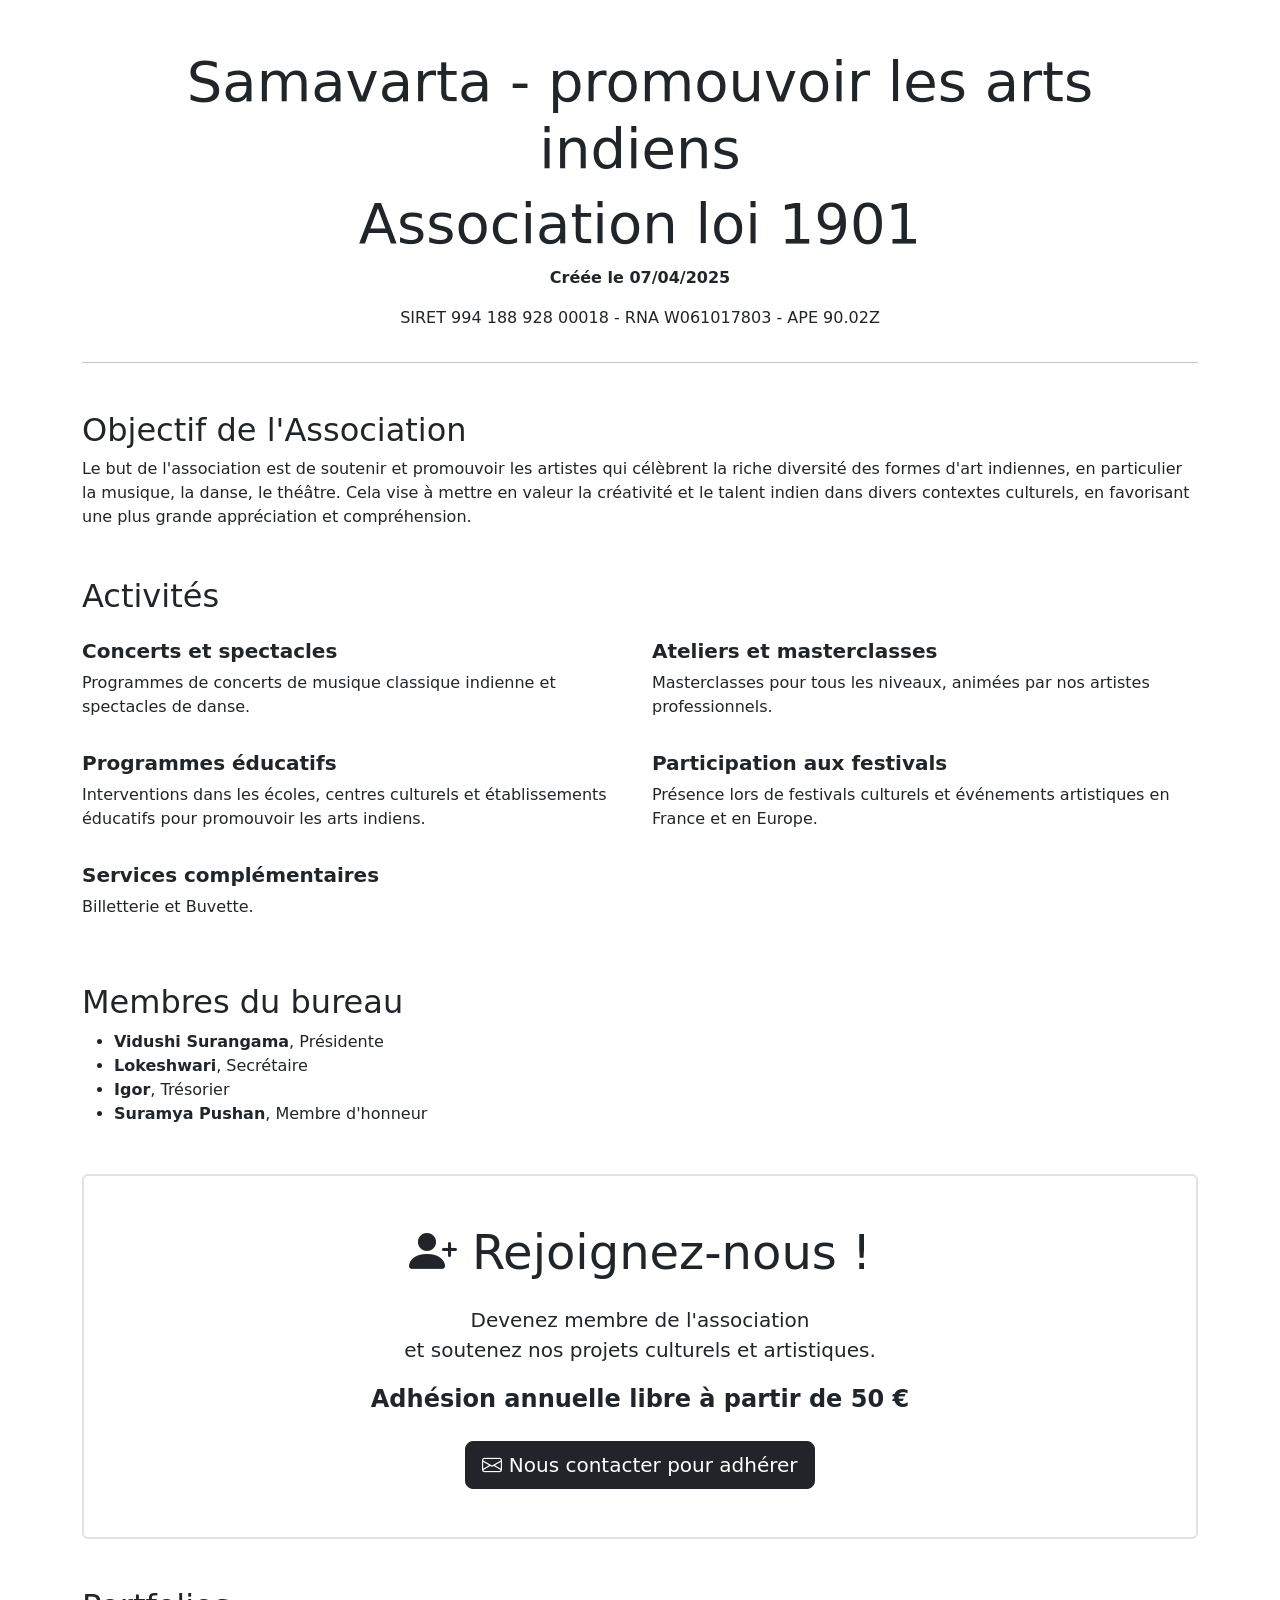
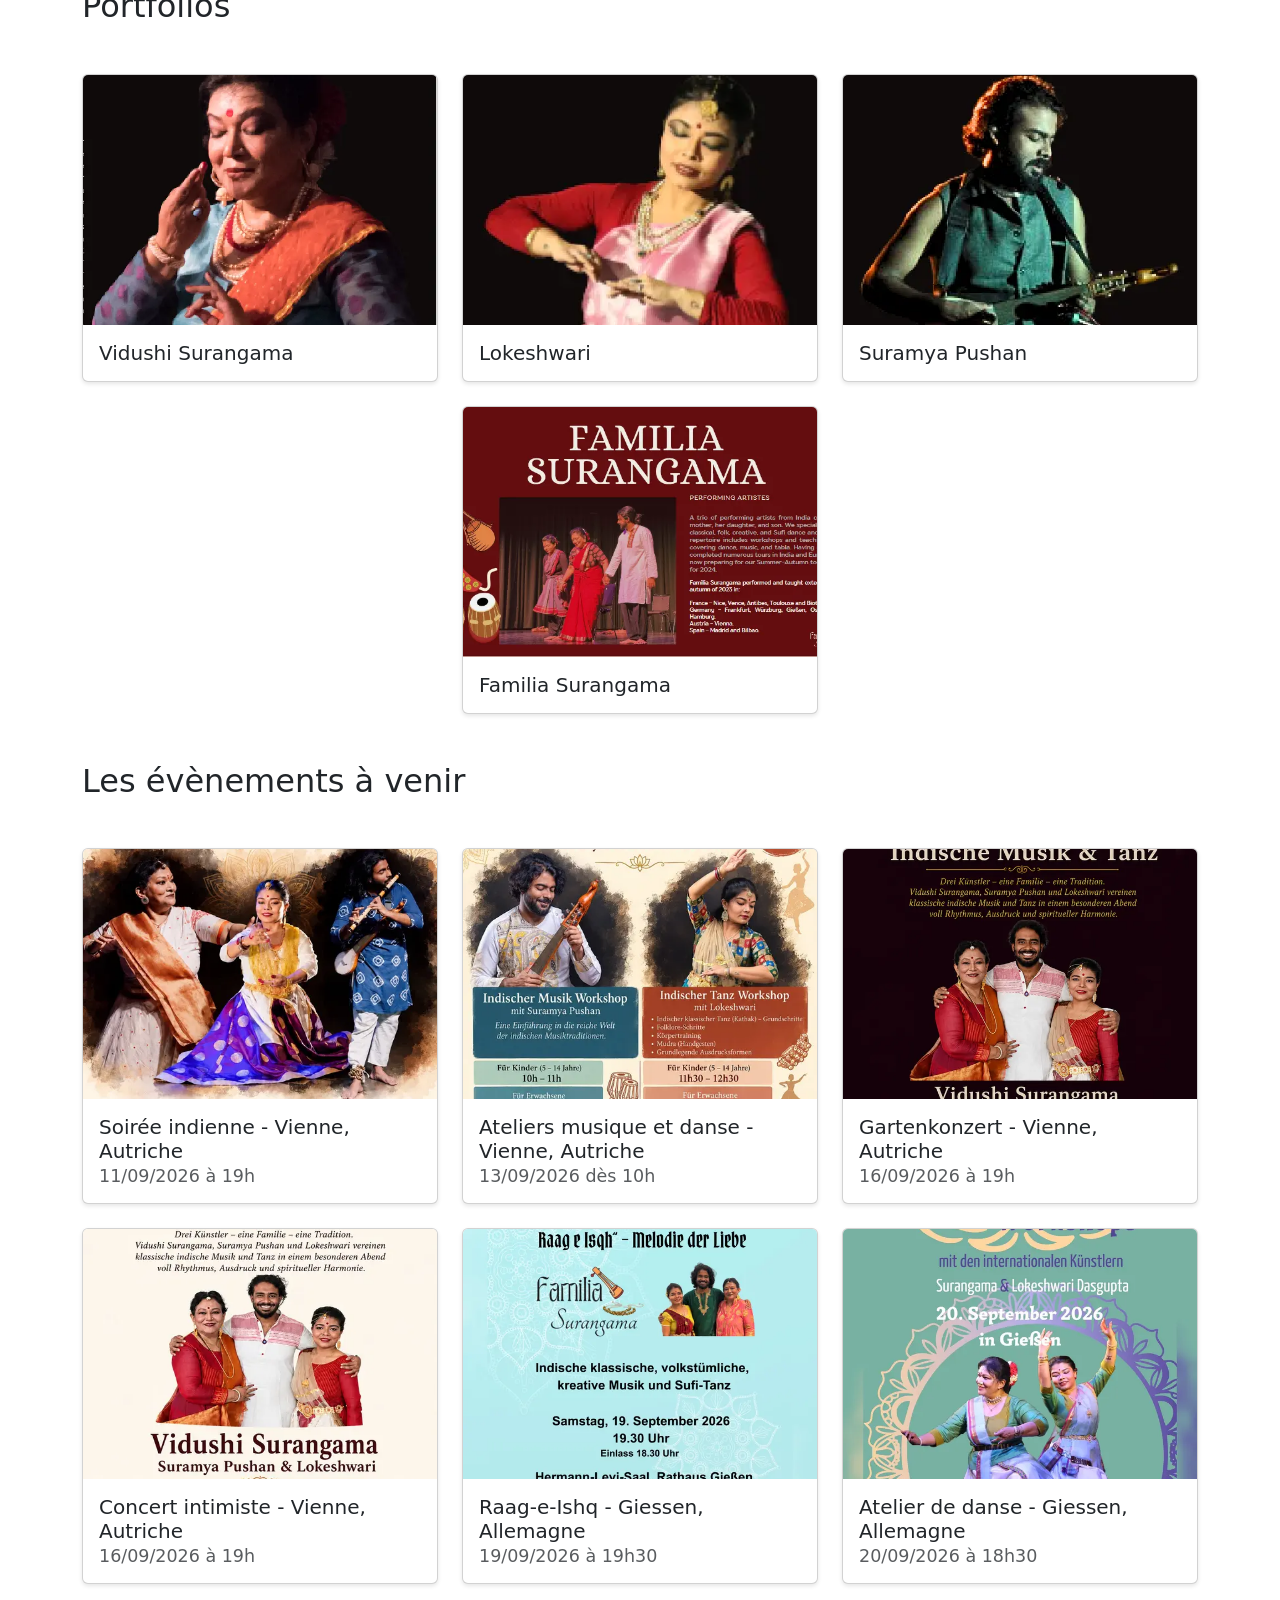
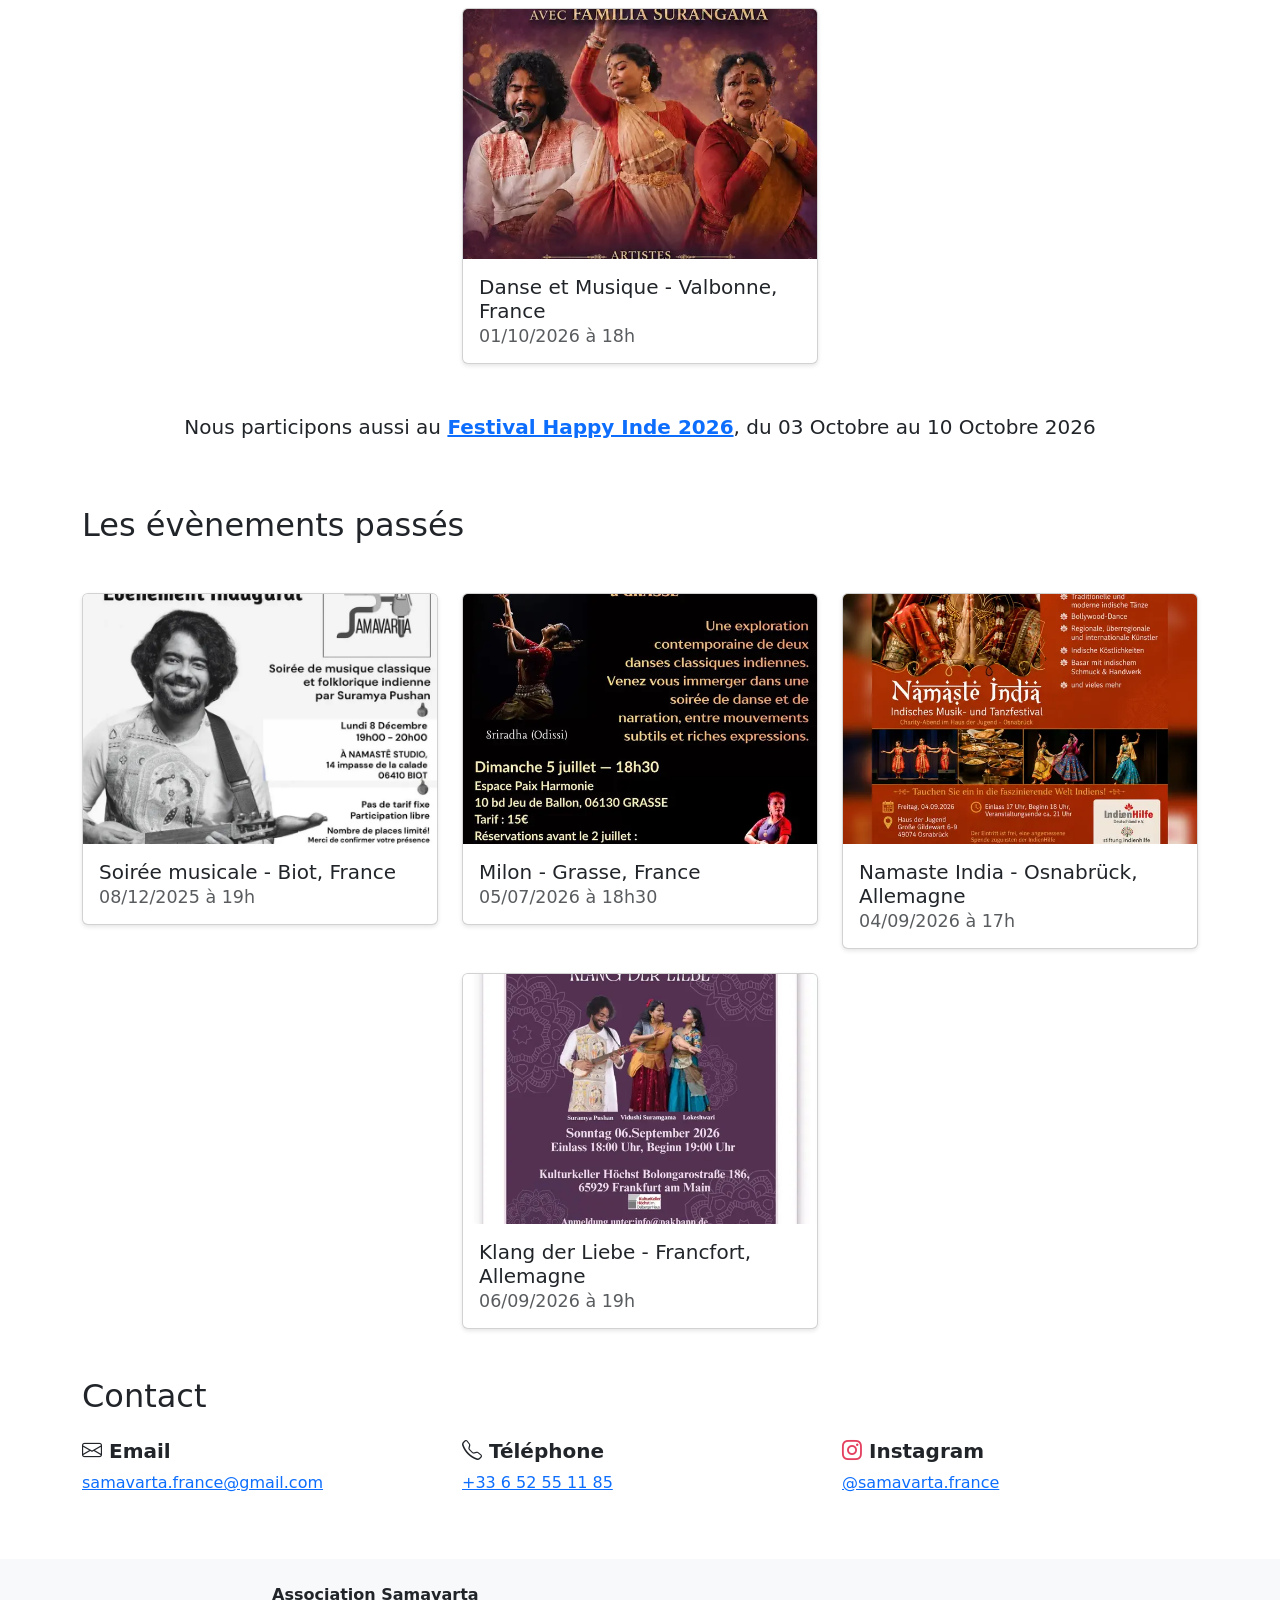
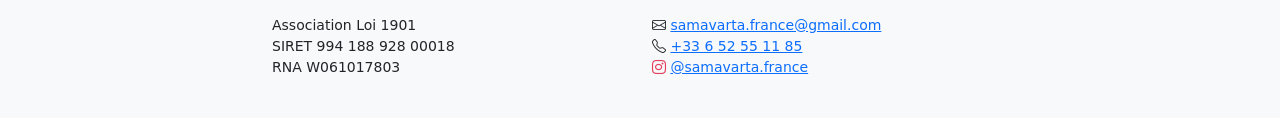
==== index.html @ a03cbebf "Voir le flyer" ====
<!DOCTYPE html>
<html lang="fr">
<head>
    <meta charset="UTF-8">
    <meta name="viewport" content="width=device-width, initial-scale=1.0">
    <title>Samavarta - promouvoir les arts indiens - Association Loi 1901</title>

    <link rel="canonical" href="https://samavarta-france.github.io/website/">
    <link rel="icon" type="image/x-icon" href="favicons/favicon.ico">
    <link rel="icon" type="image/png" sizes="32x32" href="favicons/favicon-32x32.png">
    <link rel="icon" type="image/png" sizes="16x16" href="favicons/favicon-16x16.png">
    <link rel="apple-touch-icon" sizes="180x180" href="favicons/apple-touch-icon.png">

    <meta name="description"
          content="Association Samavarta - Association loi 1901 créée pour soutenir et promouvoir les artistes célébrant la diversité des formes d'art indiennes : musique, danse, théâtre.">
    <meta name="keywords"
          content="Samavarta, association, art indien, musique indienne, danse indienne, théâtre indien, culture indienne, spectacles, ateliers">
    <meta name="author" content="Association Samavarta">

    <meta property="og:type" content="website">
    <meta property="og:url" content="https://samavarta-france.github.io/website/">
    <meta property="og:title" content="Samavarta - Association Loi 1901 pour la promotion des arts indiens">
    <meta property="og:description"
          content="Association soutenant et promouvant les artistes célébrant la diversité des formes d'art indiennes : musique, danse, théâtre.">
    <meta property="og:image" content="https://samavarta-france.github.io/website/favicons/android-chrome-512x512.png">

    <meta property="twitter:card" content="summary_large_image">
    <meta property="twitter:url" content="https://samavarta-france.github.io/website/">
    <meta property="twitter:title" content="Samavarta - Association Loi 1901 pour la promotion des arts indiens">
    <meta property="twitter:description"
          content="Association soutenant et promouvant les artistes célébrant la diversité des formes d'art indiennes : musique, danse, théâtre.">
    <meta property="twitter:image"
          content="https://samavarta-france.github.io/website/favicons/android-chrome-512x512.png">

    <meta name="google-site-verification" content="dBefkVBJFm6MfEV8TkNLA5XVrQl5Sy4D867thUVJ-0k"/>
    <meta name="msvalidate.01" content="83002587230AA5A0C82BE29B91DAE53C"/>

    <link href="https://cdn.jsdelivr.net/npm/bootstrap@5.3.8/dist/css/bootstrap.min.css"
          rel="stylesheet"
          integrity="sha384-sRIl4kxILFvY47J16cr9ZwB07vP4J8+LH7qKQnuqkuIAvNWLzeN8tE5YBujZqJLB"
          crossorigin="anonymous"
    >
    <link rel="stylesheet" href="https://cdn.jsdelivr.net/npm/bootstrap-icons@1.13.1/font/bootstrap-icons.min.css">
    <link rel="stylesheet" href="styles.css">

    <script type="application/ld+json">
        {
            "@context": "https://schema.org",
            "@type": "Organization",
            "name": "Association Samavarta",
            "legalName": "Association Samavarta",
            "alternateName": "Samavarta",
            "url": "https://samavarta-france.github.io/website/",
            "logo": "https://samavarta-france.github.io/website/favicons/android-chrome-512x512.png",
            "foundingDate": "2025-04-07",
            "description": "Association loi 1901 créée pour soutenir et promouvoir les artistes célébrant la diversité des formes d'art indiennes : musique, danse, théâtre.",
            "slogan": "Promotion des arts indiens en France et en Europe",
            "nonprofitStatus": "Nonprofit501c3",
            "taxID": "994 188 928 00018",
            "identifier": [
                {
                    "@type": "PropertyValue",
                    "name": "SIRET",
                    "value": "994 188 928 00018"
                },
                {
                    "@type": "PropertyValue",
                    "name": "RNA",
                    "value": "W061017803"
                }
            ],
            "knowsAbout": [
                "Musique classique indienne",
                "Danse indienne",
                "Théâtre indien",
                "Arts du spectacle indien",
                "Culture indienne"
            ],
            "email": "samavarta.france@gmail.com",
            "telephone": "+33652551185",
            "contactPoint": {
                "@type": "ContactPoint",
                "telephone": "+33652551185",
                "email": "samavarta.france@gmail.com",
                "contactType": "customer service",
                "availableLanguage": [
                    "French",
                    "English"
                ]
            },
            "sameAs": [
                "https://www.instagram.com/samavarta.france"
            ],
            "member": [
                {
                    "@type": "Person",
                    "name": "Vidushi Surangama",
                    "jobTitle": "Présidente"
                },
                {
                    "@type": "Person",
                    "name": "Lokeshwari",
                    "jobTitle": "Secrétaire"
                },
                {
                    "@type": "Person",
                    "name": "Igor",
                    "jobTitle": "Trésorier"
                },
                {
                    "@type": "Person",
                    "name": "Suramya Pushan",
                    "jobTitle": "Membre d'honneur"
                }
            ],
            "memberOf": {
                "@type": "Organization",
                "name": "Association Loi 1901"
            },
            "areaServed": [
                {
                    "@type": "Country",
                    "name": "France"
                },
                {
                    "@type": "Place",
                    "name": "Europe"
                }
            ],
            "hasOfferCatalog": {
                "@type": "OfferCatalog",
                "name": "Services culturels",
                "itemListElement": [
                    {
                        "@type": "Offer",
                        "itemOffered": {
                            "@type": "Service",
                            "name": "Concerts et spectacles",
                            "description": "Programmes de concerts de musique classique indienne et spectacles de danse"
                        }
                    },
                    {
                        "@type": "Offer",
                        "itemOffered": {
                            "@type": "Service",
                            "name": "Ateliers et masterclasses",
                            "description": "Masterclasses pour tous les niveaux, animées par nos artistes professionnels"
                        }
                    },
                    {
                        "@type": "Offer",
                        "itemOffered": {
                            "@type": "Service",
                            "name": "Programmes éducatifs",
                            "description": "Interventions dans les écoles, centres culturels et établissements éducatifs"
                        }
                    },
                    {
                        "@type": "Offer",
                        "itemOffered": {
                            "@type": "Service",
                            "name": "Participation aux festivals",
                            "description": "Présence lors de festivals culturels et événements artistiques"
                        }
                    }
                ]
            }
        }
    </script>
</head>
<body>

<header>
    <div class="container mt-5">
        <div class="row">
            <div class="col-12">
                <h1 class="display-4 text-center">Samavarta - promouvoir les arts indiens</h1>
                <h1 class="display-4 text-center">Association loi 1901</h1>
                <p class="text-center"><strong>Créée le 07/04/2025</strong></p>
                <p class="text-center">
                    SIRET 994 188 928 00018 - RNA W061017803 - APE 90.02Z
                </p>
            </div>
        </div>
    </div>
</header>

<main>
    <div class="container">
        <div class="row">
            <div class="col-12">
                <hr>

                <section>
                    <h2 class="mt-5">Objectif de l'Association</h2>
                    <p>
                        Le but de l'association est de soutenir et promouvoir les artistes qui célèbrent la riche
                        diversité des formes d'art indiennes, en particulier la musique, la danse, le théâtre. Cela vise
                        à mettre en valeur la créativité et le talent indien dans divers contextes culturels, en
                        favorisant une plus grande appréciation et compréhension.
                    </p>
                </section>

                <section>
                    <h2 class="mt-5">Activités</h2>
                    <div class="row mt-4">
                        <div class="col-md-6">
                            <h3 class="h5"><strong>Concerts et spectacles</strong></h3>
                            <p>Programmes de concerts de musique classique indienne et spectacles de danse.</p>
                        </div>
                        <div class="col-md-6">
                            <h3 class="h5"><strong>Ateliers et masterclasses</strong></h3>
                            <p>Masterclasses pour tous les niveaux, animées par nos artistes professionnels.</p>
                        </div>
                    </div>
                    <div class="row mt-3">
                        <div class="col-md-6">
                            <h3 class="h5"><strong>Programmes éducatifs</strong></h3>
                            <p>Interventions dans les écoles, centres culturels et établissements éducatifs pour
                                promouvoir les arts indiens.</p>
                        </div>
                        <div class="col-md-6">
                            <h3 class="h5"><strong>Participation aux festivals</strong></h3>
                            <p>Présence lors de festivals culturels et événements artistiques en France et en
                                Europe.</p>
                        </div>
                    </div>
                    <div class="row mt-3">
                        <div class="col-md-6">
                            <h3 class="h5"><strong>Services complémentaires</strong></h3>
                            <p>Billetterie et Buvette.</p>
                        </div>
                    </div>
                </section>

                <section>
                    <h2 class="mt-5">Membres du bureau</h2>
                    <ul>
                        <li><strong>Vidushi Surangama</strong>, Présidente</li>
                        <li><strong>Lokeshwari</strong>, Secrétaire</li>
                        <li><strong>Igor</strong>, Trésorier</li>
                        <li><strong>Suramya Pushan</strong>, Membre d'honneur</li>
                    </ul>
                </section>

                <section class="mt-5">
                    <div class="row">
                        <div class="col-12">
                            <div class="card border border-2">
                                <div class="card-body text-center py-5">
                                    <h2 class="card-title display-5 mb-4">
                                        <i class="bi bi-person-plus-fill"></i> Rejoignez-nous !
                                    </h2>
                                    <p class="lead mb-3">
                                        Devenez membre de l'association<br>
                                        et soutenez nos projets culturels et artistiques.
                                    </p>
                                    <p class="fs-4 mb-4">
                                        <strong>Adhésion annuelle libre à partir de 50 €</strong>
                                    </p>
                                    <a href="mailto:samavarta.france@gmail.com?subject=Demande%20d%27adh%C3%A9sion"
                                       class="btn btn-dark btn-lg">
                                        <i class="bi bi-envelope"></i> Nous contacter pour adhérer
                                    </a>
                                </div>
                            </div>
                        </div>
                    </div>
                </section>

                <section>
                    <h2 class="mt-5">Portfolios</h2>

                    <div class="row mt-4 justify-content-center g-4">

                        <div class="col-12 col-sm-6 col-lg-4">
                            <a href="artist/surangama.html" class="card-link"
                               aria-label="En savoir plus sur Vidushi Surangama">
                                <div class="card pdf-preview-card">
                                    <picture>
                                        <source srcset="ressources/thumbnails/Surangama_thumb.webp" type="image/webp">
                                        <img src="ressources/Surangama.png" class="card-img-top"
                                             alt="Vidushi Surangama">
                                    </picture>
                                    <div class="card-body">
                                        <h3 class="card-title mb-0 fs-5">Vidushi Surangama</h3>
                                    </div>
                                </div>
                            </a>
                            <script type="application/ld+json">
                                {
                                    "@context": "https://schema.org",
                                    "@type": "Person",
                                    "honorificPrefix": "Vidushi",
                                    "givenName": "Surangama",
                                    "image": "https://samavarta-france.github.io/website/ressources/Surangama.png",
                                    "url": "https://samavarta-france.github.io/website/ressources/Surangama-Portfolio.pdf",
                                    "jobTitle": "Danseuse Kathak et Chorégraphe",
                                    "description": "Danseuse passionnée ayant obtenu la médaille d'or en Sangeet Praveen. Maîtrise en psychologie appliquée intégrée au Kathak. Directrice du Deodar Suchanda Sangitalaya depuis 1991. Lauréate du Prix Bharat Jyoti (2010) et honorée par UNESCO-Sahapedia (2018).",
                                    "knowsAbout": [
                                        "Danse Kathak",
                                        "Chorégraphie",
                                        "Thérapie par les arts du spectacle",
                                        "Mudra (gestes des mains)",
                                        "Psychologie appliquée",
                                        "Rabindra Sangeet",
                                        "Musique classique occidentale"
                                    ],
                                    "hasOccupation": {
                                        "@type": "Occupation",
                                        "name": "Danseuse et Chorégraphe Kathak",
                                        "occupationalCategory": "Performing Arts"
                                    },
                                    "alumniOf": [
                                        {
                                            "@type": "EducationalOrganization",
                                            "name": "Prayag Sangit Samity",
                                            "location": "Allahabad, Inde"
                                        },
                                        {
                                            "@type": "EducationalOrganization",
                                            "name": "Rabindra Bharati University",
                                            "location": "Kolkata, Inde"
                                        }
                                    ],
                                    "award": [
                                        "Prix Bharat Jyoti de l'IIFS (2010)",
                                        "Honneur UNESCO-Sahapedia pour recherche sur les Mudra (2018)",
                                        "Médaille d'or Sangeet Praveen (première position en Inde)"
                                    ],
                                    "worksFor": {
                                        "@type": "EducationalOrganization",
                                        "name": "Deodar Suchanda Sangitalaya",
                                        "foundingDate": "1991",
                                        "address": {
                                            "@type": "PostalAddress",
                                            "streetAddress": "16/1, Deodar Street, Ballygunge",
                                            "addressLocality": "Kolkata",
                                            "postalCode": "700019",
                                            "addressRegion": "West Bengal",
                                            "addressCountry": "IN"
                                        },
                                        "telephone": "+91-93309-76800",
                                        "email": "info.suchandasangitalaya@gmail.com",
                                        "sameAs": [
                                            "https://www.facebook.com/suchandasangitalaya/",
                                            "https://in.linkedin.com/company/deodar-suchanda-sangitalaya"
                                        ]
                                    },
                                    "memberOf": {
                                        "@type": "Organization",
                                        "name": "Association Samavarta",
                                        "url": "https://samavarta-france.github.io/website/"
                                    },
                                    "performerIn": {
                                        "@type": "PerformingGroup",
                                        "name": "Association Samavarta"
                                    },
                                    "nationality": {
                                        "@type": "Country",
                                        "name": "Inde"
                                    },
                                    "subjectOf": {
                                        "@type": "CreativeWork",
                                        "name": "Portfolio artistique - Vidushi Surangama",
                                        "url": "https://samavarta-france.github.io/website/ressources/Surangama-Portfolio.pdf",
                                        "encodingFormat": "application/pdf",
                                        "description": "Portfolio complet présentant la carrière de danseuse Kathak, chorégraphe et thérapeute par les arts du spectacle"
                                    }
                                }
                            </script>
                        </div>

                        <div class="col-12 col-sm-6 col-lg-4">
                            <a href="artist/lokeshwari.html" class="card-link"
                               aria-label="En savoir plus sur Lokeshwari">
                                <div class="card pdf-preview-card">
                                    <picture>
                                        <source srcset="ressources/thumbnails/Lokeshwari_thumb.webp" type="image/webp">
                                        <img src="ressources/Lokeshwari.png" class="card-img-top"
                                             alt="Lokeshwari">
                                    </picture>
                                    <div class="card-body">
                                        <h3 class="card-title mb-0 fs-5">Lokeshwari</h3>
                                    </div>
                                </div>
                            </a>
                            <script type="application/ld+json">
                                {
                                    "@context": "https://schema.org",
                                    "@type": "Person",
                                    "name": "Lokeshwari",
                                    "givenName": "Lokeshwari",
                                    "image": "https://samavarta-france.github.io/website/ressources/Lokeshwari.png",
                                    "url": "https://samavarta-france.github.io/website/ressources/Lokeshwari-Portfolio.pdf",
                                    "jobTitle": "Danseuse Kathak et Chorégraphe",
                                    "description": "Danseuse polyvalente avec certifications en Kathak et Rabindranritya. M.Phil en études sur les femmes (Université Jadavpur). Ancienne enseignante au Centre Culturel Swami Vivekananda de l'Ambassade de l'Inde à Pékin (2016-2020). Master en études sur les migrations (Université Côte d'Azur).",
                                    "knowsAbout": [
                                        "Danse Kathak",
                                        "Rabindranritya (danse de Tagore)",
                                        "Chorégraphie",
                                        "ScreenDance",
                                        "Histoire",
                                        "Études sur les femmes",
                                        "Études sur les migrations"
                                    ],
                                    "hasOccupation": {
                                        "@type": "Occupation",
                                        "name": "Danseuse et Chorégraphe Kathak",
                                        "occupationalCategory": "Performing Arts"
                                    },
                                    "alumniOf": [
                                        {
                                            "@type": "EducationalOrganization",
                                            "name": "Prayag Sangit Samiti",
                                            "location": "Allahabad, Inde"
                                        },
                                        {
                                            "@type": "EducationalOrganization",
                                            "name": "Bhatkhande Sangit Vidyapith",
                                            "location": "Lucknow, Inde"
                                        },
                                        {
                                            "@type": "EducationalOrganization",
                                            "name": "Bengal Music College"
                                        },
                                        {
                                            "@type": "EducationalOrganization",
                                            "name": "Jadavpur University",
                                            "location": "Kolkata, Inde"
                                        },
                                        {
                                            "@type": "EducationalOrganization",
                                            "name": "Université Côte d'Azur",
                                            "location": "Nice, France"
                                        }
                                    ],
                                    "relatedTo": {
                                        "@type": "Person",
                                        "name": "Vidushi Surangama",
                                        "description": "Mère et professeure"
                                    },
                                    "colleague": {
                                        "@type": "Person",
                                        "name": "Suramya Pushan",
                                        "description": "Frère et collaborateur ScreenDance"
                                    },
                                    "workLocation": [
                                        {
                                            "@type": "Place",
                                            "name": "Nice, France"
                                        },
                                        {
                                            "@type": "Place",
                                            "name": "Pékin, Chine"
                                        },
                                        {
                                            "@type": "Place",
                                            "name": "Kolkata, Inde"
                                        }
                                    ],
                                    "sameAs": [
                                        "https://www.youtube.com/@lokeshwaridasgupta2053"
                                    ],
                                    "memberOf": {
                                        "@type": "Organization",
                                        "name": "Association Samavarta",
                                        "url": "https://samavarta-france.github.io/website/"
                                    },
                                    "performerIn": {
                                        "@type": "PerformingGroup",
                                        "name": "Association Samavarta"
                                    },
                                    "nationality": {
                                        "@type": "Country",
                                        "name": "Inde"
                                    },
                                    "subjectOf": {
                                        "@type": "CreativeWork",
                                        "name": "Portfolio artistique - Lokeshwari",
                                        "url": "https://samavarta-france.github.io/website/ressources/Lokeshwari-Portfolio.pdf",
                                        "encodingFormat": "application/pdf",
                                        "description": "Portfolio complet présentant la carrière de danseuse Kathak, chorégraphe et chercheuse"
                                    }
                                }
                            </script>
                        </div>

                        <div class="col-12 col-sm-6 col-lg-4">
                            <a href="artist/suramya-pushan.html" class="card-link"
                               aria-label="En savoir plus sur Suramya Pushan">
                                <div class="card pdf-preview-card">
                                    <picture>
                                        <source srcset="ressources/thumbnails/Suramya_thumb.webp" type="image/webp">
                                        <img src="ressources/Suramya.png" class="card-img-top"
                                             alt="Suramya Pushan">
                                    </picture>
                                    <div class="card-body">
                                        <h3 class="card-title mb-0 fs-5">Suramya Pushan</h3>
                                    </div>
                                </div>
                            </a>
                            <script type="application/ld+json">
                                {
                                    "@context": "https://schema.org",
                                    "@type": "Person",
                                    "name": "Suramya Pushan",
                                    "givenName": "Suramya Pushan",
                                    "image": "https://samavarta-france.github.io/website/ressources/Suramya.png",
                                    "url": "https://samavarta-france.github.io/website/ressources/Suramya-Portfolio.pdf",
                                    "jobTitle": "Musicien, Anthropologue et Artiste Multidisciplinaire",
                                    "description": "Artiste aux multiples facettes avec formation classique au tabla et au chant. Deux masters en anthropologie (Université d'Europe centrale) avec spécialisation en rituel, écologie, cognition et ethnomusicologie. Créateur de musique fusion mêlant mélodies traditionnelles indiennes et rock. Dramaturge et metteur en scène de 'Jynxed'.",
                                    "knowsAbout": [
                                        "Tabla (percussion indienne)",
                                        "Chant classique indien",
                                        "Anthropologie",
                                        "Ethnomusicologie",
                                        "Théâtre",
                                        "Réalisation cinématographique",
                                        "Peinture",
                                        "Musique fusion",
                                        "Rituel et écologie",
                                        "ScreenDance"
                                    ],
                                    "hasOccupation": [
                                        {
                                            "@type": "Occupation",
                                            "name": "Musicien",
                                            "occupationalCategory": "Performing Arts"
                                        },
                                        {
                                            "@type": "Occupation",
                                            "name": "Anthropologue",
                                            "occupationalCategory": "Social Sciences"
                                        },
                                        {
                                            "@type": "Occupation",
                                            "name": "Dramaturge",
                                            "occupationalCategory": "Performing Arts"
                                        }
                                    ],
                                    "alumniOf": [
                                        {
                                            "@type": "EducationalOrganization",
                                            "name": "Central European University",
                                            "description": "Deux masters en anthropologie - spécialisation en rituel, écologie, cognition et ethnomusicologie"
                                        }
                                    ],
                                    "performerIn": [
                                        {
                                            "@type": "PerformingGroup",
                                            "name": "Association Samavarta"
                                        },
                                        {
                                            "@type": "TheaterEvent",
                                            "name": "Jynxed - try not to",
                                            "startDate": "2024-04-04T19:00:00+05:30",
                                            "location": {
                                                "@type": "Place",
                                                "name": "Gyan Manch",
                                                "address": {
                                                    "@type": "PostalAddress",
                                                    "streetAddress": "11, Pretoria St, Elgin",
                                                    "addressLocality": "Kolkata",
                                                    "addressRegion": "West Bengal",
                                                    "postalCode": "700071",
                                                    "addressCountry": "IN"
                                                }
                                            },
                                            "description": "Pièce de théâtre absurdiste romantique - dramaturge et metteur en scène",
                                            "director": {
                                                "@type": "Person",
                                                "name": "Suramya Pushan"
                                            }
                                        }
                                    ],
                                    "relatedTo": {
                                        "@type": "Person",
                                        "name": "Vidushi Surangama",
                                        "description": "Mère"
                                    },
                                    "colleague": {
                                        "@type": "Person",
                                        "name": "Lokeshwari",
                                        "description": "Sœur et collaboratrice ScreenDance"
                                    },
                                    "homeLocation": {
                                        "@type": "Place",
                                        "name": "Kolkata, Inde"
                                    },
                                    "memberOf": {
                                        "@type": "Organization",
                                        "name": "Association Samavarta",
                                        "url": "https://samavarta-france.github.io/website/"
                                    },
                                    "nationality": {
                                        "@type": "Country",
                                        "name": "Inde"
                                    },
                                    "subjectOf": {
                                        "@type": "CreativeWork",
                                        "name": "Portfolio artistique - Suramya Pushan",
                                        "url": "https://samavarta-france.github.io/website/ressources/Suramya-Portfolio.pdf",
                                        "encodingFormat": "application/pdf",
                                        "description": "Portfolio complet présentant la carrière de musicien, anthropologue et artiste multidisciplinaire"
                                    }
                                }
                            </script>
                        </div>
                        <div class="col-12 col-sm-6 col-lg-4">
                            <a href="ressources/Familia-Surangama-2025-01.pdf" target="_blank" class="card-link"
                               aria-label="Ouvrir le portfolio de Familia Surangama (PDF, nouvel onglet)">
                                <div class="card pdf-preview-card">
                                    <picture>
                                        <source srcset="ressources/thumbnails/Familia-Surangama-2025-01_thumb.webp"
                                                type="image/webp">
                                        <img src="ressources/Familia-Surangama-2025-01.png" class="card-img-top"
                                             alt="Familia Surangama">
                                    </picture>
                                    <div class="card-body">
                                        <h3 class="card-title mb-0 fs-5">Familia Surangama</h3>
                                    </div>
                                </div>
                            </a>
                        </div>
                    </div>
                </section>


                <section>
                    <h2 class="mt-5">Les évènements à venir</h2>

                    <div class="row mt-4 justify-content-center g-4">

                        <div class="col-12 col-sm-6 col-lg-4">
                            <a href="ressources/events/2026-09-11_einen_abend_indischer.jpeg" target="_blank"
                               class="card-link"
                               aria-label="Voir le flyer Soirée indienne à Vienne, Autriche (nouvel onglet)">
                                <div class="card pdf-preview-card">
                                    <picture>
                                        <source srcset="ressources/thumbnails/2026-09-11_einen_abend_indischer_thumb.webp"
                                                type="image/webp">
                                        <img src="ressources/events/2026-09-11_einen_abend_indischer.jpeg"
                                             class="card-img-top" alt="Soirée de danse et musique indienne à Vienne, Autriche" loading="lazy">
                                    </picture>
                                    <div class="card-body">
                                        <h3 class="card-title mb-0 fs-5">Soirée indienne - Vienne, Autriche<br><small
                                                class="text-muted">11/09/2026 à 19h</small></h3>
                                    </div>
                                </div>
                            </a>
                            <script type="application/ld+json">
                                {
                                    "@context": "https://schema.org",
                                    "@type": "Event",
                                    "name": "Einen Abend indischer traditioneller Tanz- und Musik",
                                    "startDate": "2026-09-11T19:00:00+02:00",
                                    "endDate": "2026-09-11T20:15:00+02:00",
                                    "eventStatus": "https://schema.org/EventScheduled",
                                    "eventAttendanceMode": "https://schema.org/OfflineEventAttendanceMode",
                                    "location": {
                                        "@type": "Place",
                                        "name": "Nachbarschaftszentrum in den Räumen von Wildgartenverein",
                                        "address": {
                                            "@type": "PostalAddress",
                                            "streetAddress": "Emil-Behring-Weg 9",
                                            "addressLocality": "Wien",
                                            "postalCode": "1120",
                                            "addressCountry": "AT"
                                        }
                                    },
                                    "image": "https://samavarta-france.github.io/website/ressources/events/2026-09-11_einen_abend_indischer.jpeg",
                                    "description": "Soirée de danse et musique traditionnelle indienne avec Vidushi Surangama (Kathak), Lokeshwari (Kathak) et Suramya Pushan (Gesang & Musik).",
                                    "organizer": {
                                        "@type": "Organization",
                                        "name": "Association Samavarta",
                                        "url": "https://samavarta-france.github.io/website/"
                                    },
                                    "performer": {
                                        "@type": "PerformingGroup",
                                        "name": "Familia Surangama"
                                    }
                                }
                            </script>
                        </div>

                        <div class="col-12 col-sm-6 col-lg-4">
                            <a href="ressources/events/2026-09-13_musik_und_Tanz_workshops.jpeg" target="_blank"
                               class="card-link"
                               aria-label="Voir le flyer Ateliers de musique et danse indienne à Vienne, Autriche (nouvel onglet)">
                                <div class="card pdf-preview-card">
                                    <picture>
                                        <source srcset="ressources/thumbnails/2026-09-13_musik_und_Tanz_workshops_thumb.webp"
                                                type="image/webp">
                                        <img src="ressources/events/2026-09-13_musik_und_Tanz_workshops.jpeg"
                                             class="card-img-top" alt="Ateliers de musique et danse indienne à Vienne, Autriche" loading="lazy">
                                    </picture>
                                    <div class="card-body">
                                        <h3 class="card-title mb-0 fs-5">Ateliers musique et danse - Vienne, Autriche<br><small
                                                class="text-muted">13/09/2026 dès 10h</small></h3>
                                    </div>
                                </div>
                            </a>
                            <script type="application/ld+json">
                                {
                                    "@context": "https://schema.org",
                                    "@type": "Event",
                                    "name": "Indische Musik und Tanz Workshops",
                                    "startDate": "2026-09-13T10:00:00+02:00",
                                    "endDate": "2026-09-13T18:30:00+02:00",
                                    "eventStatus": "https://schema.org/EventScheduled",
                                    "eventAttendanceMode": "https://schema.org/OfflineEventAttendanceMode",
                                    "location": {
                                        "@type": "Place",
                                        "name": "Nachbarschaftszentrum in den Räumen von Wildgartenverein",
                                        "address": {
                                            "@type": "PostalAddress",
                                            "streetAddress": "Emil-Behring-Weg 9",
                                            "addressLocality": "Wien",
                                            "postalCode": "1120",
                                            "addressCountry": "AT"
                                        }
                                    },
                                    "image": "https://samavarta-france.github.io/website/ressources/events/2026-09-13_musik_und_Tanz_workshops.jpeg",
                                    "description": "Ateliers de musique indienne avec Suramya Pushan et de danse indienne (Kathak) avec Lokeshwari. Pour enfants (5-14 ans) et adultes.",
                                    "organizer": {
                                        "@type": "Organization",
                                        "name": "Association Samavarta",
                                        "url": "https://samavarta-france.github.io/website/"
                                    },
                                    "performer": [
                                        {
                                            "@type": "Person",
                                            "name": "Suramya Pushan"
                                        },
                                        {
                                            "@type": "Person",
                                            "name": "Lokeshwari"
                                        }
                                    ]
                                }
                            </script>
                        </div>

                        <div class="col-12 col-sm-6 col-lg-4">
                            <a href="ressources/events/2026-09-16_gartenkonzert_in_Wien_Austria.jpg" target="_blank"
                               class="card-link"
                               aria-label="Voir le flyer Gartenkonzert à Vienne, Autriche (nouvel onglet)">
                                <div class="card pdf-preview-card">
                                    <picture>
                                        <source srcset="ressources/thumbnails/2026-09-16_gartenkonzert_in_Wien_Austria_thumb.webp"
                                                type="image/webp">
                                        <img src="ressources/events/2026-09-16_gartenkonzert_in_Wien_Austria.jpg"
                                             class="card-img-top" alt="Gartenkonzert à Vienne, Autriche" loading="lazy">
                                    </picture>
                                    <div class="card-body">
                                        <h3 class="card-title mb-0 fs-5">Gartenkonzert - Vienne, Autriche<br><small
                                                class="text-muted">16/09/2026 à 19h</small></h3>
                                    </div>
                                </div>
                            </a>
                            <script type="application/ld+json">
                                {
                                    "@context": "https://schema.org",
                                    "@type": "Event",
                                    "name": "Gartenkonzert - Indische Musik & Tanz",
                                    "startDate": "2026-09-16T19:00:00+02:00",
                                    "endDate": "2026-09-16T21:00:00+02:00",
                                    "eventStatus": "https://schema.org/EventScheduled",
                                    "eventAttendanceMode": "https://schema.org/OfflineEventAttendanceMode",
                                    "location": {
                                        "@type": "Place",
                                        "name": "Gartenhof der Wohnanlage",
                                        "address": {
                                            "@type": "PostalAddress",
                                            "streetAddress": "Fleschgasse 15",
                                            "addressLocality": "Wien",
                                            "postalCode": "1130",
                                            "addressCountry": "AT"
                                        }
                                    },
                                    "image": "https://samavarta-france.github.io/website/ressources/events/2026-09-16_gartenkonzert_in_Wien_Austria.jpg",
                                    "description": "Concert en plein air de musique classique indienne et danse par Vidushi Surangama, Suramya Pushan et Lokeshwari.",
                                    "organizer": {
                                        "@type": "Organization",
                                        "name": "Association Samavarta",
                                        "url": "https://samavarta-france.github.io/website/"
                                    },
                                    "performer": {
                                        "@type": "PerformingGroup",
                                        "name": "Familia Surangama"
                                    },
                                    "offers": {
                                        "@type": "Offer",
                                        "price": "25",
                                        "priceCurrency": "EUR",
                                        "availability": "https://schema.org/InStock",
                                        "validFrom": "2026-01-01"
                                    }
                                }
                            </script>
                        </div>

                        <div class="col-12 col-sm-6 col-lg-4">
                            <a href="ressources/events/2026-09-16_intimes-hauskonzert.jpeg" target="_blank"
                               class="card-link"
                               aria-label="Voir le flyer Concert intimiste à Vienne, Autriche (nouvel onglet)">
                                <div class="card pdf-preview-card">
                                    <picture>
                                        <source srcset="ressources/thumbnails/2026-09-16_intimes-hauskonzert_thumb.webp"
                                                type="image/webp">
                                        <img src="ressources/events/2026-09-16_intimes-hauskonzert.jpeg"
                                             class="card-img-top" alt="Concert intimiste de musique et danse indienne à Vienne, Autriche" loading="lazy">
                                    </picture>
                                    <div class="card-body">
                                        <h3 class="card-title mb-0 fs-5">Concert intimiste - Vienne, Autriche<br><small
                                                class="text-muted">16/09/2026 à 19h</small></h3>
                                    </div>
                                </div>
                            </a>
                            <script type="application/ld+json">
                                {
                                    "@context": "https://schema.org",
                                    "@type": "Event",
                                    "name": "Intimes Hauskonzert - Indische Musik & Tanz",
                                    "startDate": "2026-09-16T19:00:00+02:00",
                                    "endDate": "2026-09-16T21:00:00+02:00",
                                    "eventStatus": "https://schema.org/EventScheduled",
                                    "eventAttendanceMode": "https://schema.org/OfflineEventAttendanceMode",
                                    "location": {
                                        "@type": "Place",
                                        "name": "Concert privé",
                                        "address": {
                                            "@type": "PostalAddress",
                                            "streetAddress": "Fleschgasse 15",
                                            "addressLocality": "Wien",
                                            "postalCode": "1130",
                                            "addressCountry": "AT"
                                        }
                                    },
                                    "image": "https://samavarta-france.github.io/website/ressources/events/2026-09-16_intimes-hauskonzert.jpeg",
                                    "description": "Concert intimiste de musique classique indienne et danse en atmosphère privée avec Vidushi Surangama, Suramya Pushan et Lokeshwari. Trois artistes – une famille – une tradition.",
                                    "organizer": {
                                        "@type": "Organization",
                                        "name": "Association Samavarta",
                                        "url": "https://samavarta-france.github.io/website/"
                                    },
                                    "performer": {
                                        "@type": "PerformingGroup",
                                        "name": "Familia Surangama"
                                    }
                                }
                            </script>
                        </div>

                        <div class="col-12 col-sm-6 col-lg-4">
                            <a href="ressources/events/2026-09-19_raag_e_isqh_in_Giessen_Germany.jpg" target="_blank"
                               class="card-link"
                               aria-label="Voir le flyer Raag-e-Ishq à Giessen, Allemagne (nouvel onglet)">
                                <div class="card pdf-preview-card">
                                    <picture>
                                        <source srcset="ressources/thumbnails/2026-09-19_raag_e_isqh_in_Giessen_Germany_thumb.webp"
                                                type="image/webp">
                                        <img src="ressources/events/2026-09-19_raag_e_isqh_in_Giessen_Germany.jpg"
                                             class="card-img-top" alt="Raag-e-Ishq à Giessen, Allemagne" loading="lazy">
                                    </picture>
                                    <div class="card-body">
                                        <h3 class="card-title mb-0 fs-5">Raag-e-Ishq - Giessen, Allemagne<br><small
                                                class="text-muted">19/09/2026 à 19h30</small></h3>
                                    </div>
                                </div>
                            </a>
                            <script type="application/ld+json">
                                {
                                    "@context": "https://schema.org",
                                    "@type": "Event",
                                    "name": "Raag e Ishq - Melodie der Liebe",
                                    "startDate": "2026-09-19T19:30:00+02:00",
                                    "endDate": "2026-09-19T21:30:00+02:00",
                                    "eventStatus": "https://schema.org/EventScheduled",
                                    "eventAttendanceMode": "https://schema.org/OfflineEventAttendanceMode",
                                    "location": {
                                        "@type": "Place",
                                        "name": "Hermann-Levi-Saal, Rathaus Gießen",
                                        "address": {
                                            "@type": "PostalAddress",
                                            "addressLocality": "Gießen",
                                            "addressCountry": "DE"
                                        }
                                    },
                                    "image": "https://samavarta-france.github.io/website/ressources/events/2026-09-19_raag_e_isqh_in_Giessen_Germany.jpg",
                                    "description": "Musique classique indienne, folklorique et créative avec danse Sufi par Familia Surangama.",
                                    "organizer": {
                                        "@type": "Organization",
                                        "name": "Association Samavarta",
                                        "url": "https://samavarta-france.github.io/website/"
                                    },
                                    "performer": {
                                        "@type": "PerformingGroup",
                                        "name": "Familia Surangama"
                                    }
                                }
                            </script>
                        </div>

                        <div class="col-12 col-sm-6 col-lg-4">
                            <a href="ressources/events/2026-09-20_tanz_workshop_in_Giessen_Germany.jpg" target="_blank"
                               class="card-link"
                               aria-label="Voir le flyer Atelier de danse à Giessen, Allemagne (nouvel onglet)">
                                <div class="card pdf-preview-card">
                                    <picture>
                                        <source srcset="ressources/thumbnails/2026-09-20_tanz_workshop_in_Giessen_Germany_thumb.webp"
                                                type="image/webp">
                                        <img src="ressources/events/2026-09-20_tanz_workshop_in_Giessen_Germany.jpg"
                                             class="card-img-top" alt="Atelier de danse à Giessen, Allemagne"
                                             loading="lazy">
                                    </picture>
                                    <div class="card-body">
                                        <h3 class="card-title mb-0 fs-5">Atelier de danse - Giessen, Allemagne<br><small
                                                class="text-muted">20/09/2026 à 18h30</small></h3>
                                    </div>
                                </div>
                            </a>
                            <script type="application/ld+json">
                                {
                                    "@context": "https://schema.org",
                                    "@type": "Event",
                                    "name": "Kathak-Tanz Workshops",
                                    "startDate": "2026-09-20T18:30:00+02:00",
                                    "endDate": "2026-09-20T20:30:00+02:00",
                                    "eventStatus": "https://schema.org/EventScheduled",
                                    "eventAttendanceMode": "https://schema.org/OfflineEventAttendanceMode",
                                    "location": {
                                        "@type": "Place",
                                        "name": "Gießen",
                                        "address": {
                                            "@type": "PostalAddress",
                                            "addressLocality": "Gießen",
                                            "addressCountry": "DE"
                                        }
                                    },
                                    "image": "https://samavarta-france.github.io/website/ressources/events/2026-09-20_tanz_workshop_in_Giessen_Germany.jpg",
                                    "description": "Ateliers de danse Kathak avec les artistes internationales Vidushi Surangama et Lokeshwari.",
                                    "organizer": {
                                        "@type": "Organization",
                                        "name": "Association Samavarta",
                                        "url": "https://samavarta-france.github.io/website/"
                                    },
                                    "performer": [
                                        {
                                            "@type": "Person",
                                            "name": "Vidushi Surangama"
                                        },
                                        {
                                            "@type": "Person",
                                            "name": "Lokeshwari"
                                        }
                                    ]
                                }
                            </script>
                        </div>

                        <div class="col-12 col-sm-6 col-lg-4">
                            <a href="ressources/events/2026-10-01_danse_et_musique_2.jpeg" target="_blank"
                               class="card-link"
                               aria-label="Voir le flyer Danse et Musique à Valbonne, France (nouvel onglet)">
                                <div class="card pdf-preview-card">
                                    <picture>
                                        <source srcset="ressources/thumbnails/2026-10-01_danse_et_musique_2_thumb.webp"
                                                type="image/webp">
                                        <img src="ressources/events/2026-10-01_danse_et_musique_2.jpeg"
                                             class="card-img-top" alt="Danse et Musique à Valbonne, France"
                                             loading="lazy">
                                    </picture>
                                    <div class="card-body">
                                        <h3 class="card-title mb-0 fs-5">Danse et Musique - Valbonne, France<br><small
                                                class="text-muted">01/10/2026 à 18h</small></h3>
                                    </div>
                                </div>
                            </a>
                            <script type="application/ld+json">
                                {
                                    "@context": "https://schema.org",
                                    "@type": "Event",
                                    "name": "Danse et Musique - Soirée indiennes traditionnelles",
                                    "startDate": "2026-10-01T18:00:00+02:00",
                                    "endDate": "2026-10-01T19:00:00+02:00",
                                    "eventStatus": "https://schema.org/EventScheduled",
                                    "eventAttendanceMode": "https://schema.org/OfflineEventAttendanceMode",
                                    "location": {
                                        "@type": "Place",
                                        "name": "Quartier Libre",
                                        "address": {
                                            "@type": "PostalAddress",
                                            "streetAddress": "5 place Mejane",
                                            "addressLocality": "Valbonne",
                                            "addressCountry": "FR"
                                        }
                                    },
                                    "image": "https://samavarta-france.github.io/website/ressources/events/2026-10-01_danse_et_musique_2.jpeg",
                                    "description": "Soirée de danse Kathak et musique Soufi et Baul avec Familia Surangama. Entrée gratuite, dons bienvenus.",
                                    "organizer": [
                                        {
                                            "@type": "Organization",
                                            "name": "Association Samavarta",
                                            "url": "https://samavarta-france.github.io/website/"
                                        },
                                        {
                                            "@type": "Organization",
                                            "name": "Association Natyarambam"
                                        }
                                    ],
                                    "performer": {
                                        "@type": "PerformingGroup",
                                        "name": "Familia Surangama"
                                    }
                                }
                            </script>
                        </div>
                    </div>
                </section>

                <section>
                    <div class="row mt-5">
                        <div class="col-12">
                            <p class="text-center fs-5">
                                Nous participons aussi au <strong>
                                <a href="https://happy-inde.fr/" target="_blank" rel="noopener noreferrer">Festival
                                    Happy Inde 2026</a></strong>,
                                du 03 Octobre au 10 Octobre 2026
                            </p>
                        </div>
                    </div>
                </section>

                <section>
                    <h2 class="mt-5">Les évènements passés</h2>

                    <div class="row mt-4 justify-content-center g-4">

                        <div class="col-12 col-sm-6 col-lg-4">
                            <a href="ressources/events/Suramya-Pushan-in-Biot-in-December-2025.pdf" target="_blank"
                               class="card-link"
                               aria-label="Ouvrir l'événement Soirée musicale in Biot - December 2025 (PDF, nouvel onglet)">
                                <div class="card pdf-preview-card">
                                    <picture>
                                        <source srcset="ressources/thumbnails/Suramya-Pushan-in-Biot-in-December-2025_thumb.webp"
                                                type="image/webp">
                                        <img src="ressources/events/Suramya-Pushan-in-Biot-in-December-2025.jpg"
                                             class="card-img-top" alt="Soirée musicale in Biot" loading="lazy">
                                    </picture>
                                    <div class="card-body">
                                        <h3 class="card-title mb-0 fs-5">Soirée musicale - Biot, France<br><small
                                                class="text-muted">08/12/2025 à 19h</small></h3>
                                    </div>
                                </div>
                            </a>
                            <script type="application/ld+json">
                                {
                                    "@context": "https://schema.org",
                                    "@type": "Event",
                                    "name": "Soirée musicale - Musique classique et folklorique indienne",
                                    "startDate": "2025-12-08T19:00:00+01:00",
                                    "endDate": "2025-12-08T20:00:00+01:00",
                                    "eventStatus": "https://schema.org/EventScheduled",
                                    "eventAttendanceMode": "https://schema.org/OfflineEventAttendanceMode",
                                    "location": {
                                        "@type": "Place",
                                        "name": "Namasté Studio",
                                        "address": {
                                            "@type": "PostalAddress",
                                            "streetAddress": "14 impasse de la calade",
                                            "addressLocality": "Biot",
                                            "postalCode": "06410",
                                            "addressCountry": "FR"
                                        }
                                    },
                                    "image": "https://samavarta-france.github.io/website/ressources/events/Suramya-Pushan-in-Biot-in-December-2025.jpg",
                                    "description": "Soirée de musique classique et folklorique indienne par Suramya Pushan. Participation libre, nombre de places limité.",
                                    "organizer": {
                                        "@type": "Organization",
                                        "name": "Association Samavarta",
                                        "url": "https://samavarta-france.github.io/website/"
                                    },
                                    "performer": {
                                        "@type": "Person",
                                        "name": "Suramya Pushan"
                                    }
                                }
                            </script>
                        </div>

                        <div class="col-12 col-sm-6 col-lg-4">
                            <a href="ressources/events/2026-07-05_milon_in_Grasse_France.jpg" target="_blank"
                               class="card-link" aria-label="Voir le flyer Milon à Grasse, France (nouvel onglet)">
                                <div class="card pdf-preview-card">
                                    <picture>
                                        <source srcset="ressources/thumbnails/2026-07-05_milon_in_Grasse_France_thumb.webp"
                                                type="image/webp">
                                        <img src="ressources/events/2026-07-05_milon_in_Grasse_France.jpg"
                                             class="card-img-top" alt="Milon à Grasse, France" loading="lazy">
                                    </picture>
                                    <div class="card-body">
                                        <h3 class="card-title mb-0 fs-5">Milon - Grasse, France<br><small
                                                class="text-muted">05/07/2026 à 18h30</small></h3>
                                    </div>
                                </div>
                            </a>
                            <script type="application/ld+json">
                                {
                                    "@context": "https://schema.org",
                                    "@type": "Event",
                                    "name": "Milon - The Reunion",
                                    "startDate": "2026-07-05T18:30:00+02:00",
                                    "endDate": "2026-07-05T20:30:00+02:00",
                                    "eventStatus": "https://schema.org/EventScheduled",
                                    "eventAttendanceMode": "https://schema.org/OfflineEventAttendanceMode",
                                    "location": {
                                        "@type": "Place",
                                        "name": "Espace Paix Harmonie",
                                        "address": {
                                            "@type": "PostalAddress",
                                            "streetAddress": "10 bd Jeu de Ballon",
                                            "addressLocality": "Grasse",
                                            "postalCode": "06130",
                                            "addressCountry": "FR"
                                        }
                                    },
                                    "image": "https://samavarta-france.github.io/website/ressources/events/2026-07-05_milon_in_Grasse_France.jpg",
                                    "description": "Une soirée de Kathak et Odissi à Grasse. Exploration contemporaine de deux danses classiques indiennes.",
                                    "organizer": {
                                        "@type": "Organization",
                                        "name": "Association Samavarta",
                                        "url": "https://samavarta-france.github.io/website/"
                                    },
                                    "performer": {
                                        "@type": "PerformingGroup",
                                        "name": "Familia Surangama"
                                    },
                                    "offers": {
                                        "@type": "Offer",
                                        "price": "15",
                                        "priceCurrency": "EUR",
                                        "availability": "https://schema.org/SoldOut"
                                    }
                                }
                            </script>
                        </div>

                        <div class="col-12 col-sm-6 col-lg-4">
                            <a href="ressources/events/2026-09-04_namaste-india_in_Osnabruck_Germany.jpg"
                               target="_blank" class="card-link"
                               aria-label="Voir le flyer Namaste India à Osnabrück, Allemagne (nouvel onglet)">
                                <div class="card pdf-preview-card">
                                    <picture>
                                        <source srcset="ressources/thumbnails/2026-09-04_namaste-india_in_Osnabruck_Germany_thumb.webp"
                                                type="image/webp">
                                        <img src="ressources/events/2026-09-04_namaste-india_in_Osnabruck_Germany.jpg"
                                             class="card-img-top" alt="Namaste India à Osnabrück, Allemagne"
                                             loading="lazy">
                                    </picture>
                                    <div class="card-body">
                                        <h3 class="card-title mb-0 fs-5">Namaste India - Osnabrück, Allemagne<br><small
                                                class="text-muted">04/09/2026 à 17h</small></h3>
                                    </div>
                                </div>
                            </a>
                            <script type="application/ld+json">
                                {
                                    "@context": "https://schema.org",
                                    "@type": "Event",
                                    "name": "Namaste India - Festival indien de musique et de danse",
                                    "startDate": "2026-09-04T17:00:00+02:00",
                                    "endDate": "2026-09-04T21:00:00+02:00",
                                    "eventStatus": "https://schema.org/EventScheduled",
                                    "eventAttendanceMode": "https://schema.org/OfflineEventAttendanceMode",
                                    "location": {
                                        "@type": "Place",
                                        "name": "Haus der Jugend",
                                        "address": {
                                            "@type": "PostalAddress",
                                            "streetAddress": "Große Gildewart 6-9",
                                            "addressLocality": "Osnabrück",
                                            "postalCode": "49074",
                                            "addressCountry": "DE"
                                        }
                                    },
                                    "image": "https://samavarta-france.github.io/website/ressources/events/2026-09-04_namaste-india_in_Osnabruck_Germany.jpg",
                                    "description": "Festival indien de musique et danse avec danses traditionnelles et modernes, Bollywood, artistes régionaux et internationaux.",
                                    "organizer": {
                                        "@type": "Organization",
                                        "name": "Association Samavarta",
                                        "url": "https://samavarta-france.github.io/website/"
                                    },
                                    "performer": {
                                        "@type": "PerformingGroup",
                                        "name": "Familia Surangama"
                                    }
                                }
                            </script>
                        </div>

                        <div class="col-12 col-sm-6 col-lg-4">
                            <a href="ressources/events/2026-09-06_klang_der_liebe_in_Frankfurt_Germany.jpg"
                               target="_blank" class="card-link"
                               aria-label="Voir le flyer Klang der Liebe à Francfort, Allemagne (nouvel onglet)">
                                <div class="card pdf-preview-card">
                                    <picture>
                                        <source srcset="ressources/thumbnails/2026-09-06_klang_der_liebe_in_Frankfurt_Germany_thumb.webp"
                                                type="image/webp">
                                        <img src="ressources/events/2026-09-06_klang_der_liebe_in_Frankfurt_Germany.jpg"
                                             class="card-img-top" alt="Klang der Liebe à Francfort, Allemagne"
                                             loading="lazy">
                                    </picture>
                                    <div class="card-body">
                                        <h3 class="card-title mb-0 fs-5">Klang der Liebe - Francfort,
                                            Allemagne<br><small class="text-muted">06/09/2026 à 19h</small></h3>
                                    </div>
                                </div>
                            </a>
                            <script type="application/ld+json">
                                {
                                    "@context": "https://schema.org",
                                    "@type": "Event",
                                    "name": "Raag-e-Ishq - Klang der Liebe",
                                    "startDate": "2026-09-06T19:00:00+02:00",
                                    "endDate": "2026-09-06T21:00:00+02:00",
                                    "eventStatus": "https://schema.org/EventScheduled",
                                    "eventAttendanceMode": "https://schema.org/OfflineEventAttendanceMode",
                                    "location": {
                                        "@type": "Place",
                                        "name": "Kulturkeller Höchst",
                                        "address": {
                                            "@type": "PostalAddress",
                                            "streetAddress": "Bolongarostraße 186",
                                            "addressLocality": "Frankfurt am Main",
                                            "postalCode": "65929",
                                            "addressCountry": "DE"
                                        }
                                    },
                                    "image": "https://samavarta-france.github.io/website/ressources/events/2026-09-06_klang_der_liebe_in_Frankfurt_Germany.jpg",
                                    "description": "Concert Raag-e-Ishq (Klang der Liebe) avec Suramya Pushan, Vidushi Surangama et Lokeshwari. Entrée libre, dons appréciés.",
                                    "organizer": [
                                        {
                                            "@type": "Organization",
                                            "name": "Association Samavarta",
                                            "url": "https://samavarta-france.github.io/website/"
                                        },
                                        {
                                            "@type": "Organization",
                                            "name": "PakBann e.V."
                                        }
                                    ],
                                    "performer": {
                                        "@type": "PerformingGroup",
                                        "name": "Familia Surangama"
                                    }
                                }
                            </script>
                        </div>

                    </div>
                </section>

                <section>
                    <h2 class="mt-5">Contact</h2>
                    <div class="row mt-4">
                        <div class="col-md-4">
                            <h3 class="h5"><strong><i class="bi bi-envelope"></i> Email</strong></h3>
                            <p><a href="mailto:samavarta.france@gmail.com">samavarta.france@gmail.com</a></p>
                        </div>
                        <div class="col-md-4">
                            <h3 class="h5"><strong><i class="bi bi-telephone"></i> Téléphone</strong></h3>
                            <p><a href="tel:+33652551185">+33 6 52 55 11 85</a></p>
                        </div>
                        <div class="col-md-4">
                            <h3 class="h5"><strong><i class="bi bi-instagram"></i> Instagram</strong></h3>
                            <p><a href="https://www.instagram.com/samavarta.france" target="_blank"
                                  rel="noopener noreferrer">@samavarta.france</a></p>
                        </div>
                    </div>
                </section>

            </div>
        </div>
    </div>
</main>

<footer class="bg-light mt-5 py-4">
    <div class="container">
        <div class="row">
            <div class="col-md-2"></div>
            <div class="col-md-4">
                <p class="fw-bold mb-2">Association Samavarta</p>
                <p class="small">
                    Association Loi 1901<br>
                    SIRET 994 188 928 00018<br>
                    RNA W061017803
                </p>
            </div>
            <div class="col-md-4">
                <p class="fw-bold mb-2">&nbsp;</p>
                <p class="small">
                    <i class="bi bi-envelope"></i> <a href="mailto:samavarta.france@gmail.com">samavarta.france@gmail.com</a><br>
                    <i class="bi bi-telephone"></i> <a href="tel:+33652551185">+33 6 52 55 11 85</a><br>
                    <i class="bi bi-instagram"></i> <a href="https://www.instagram.com/samavarta.france" target="_blank"
                                                       rel="noopener noreferrer">@samavarta.france</a>
                </p>
            </div>
            <div class="col-md-2"></div>
        </div>
    </div>
</footer>

<script
        src="https://cdn.jsdelivr.net/npm/bootstrap@5.3.8/dist/js/bootstrap.bundle.min.js"
        integrity="sha384-FKyoEForCGlyvwx9Hj09JcYn3nv7wiPVlz7YYwJrWVcXK/BmnVDxM+D2scQbITxI"
        crossorigin="anonymous"
></script>

</body>
</html>
---- styles.css ----
.pdf-preview-card .card-img-top {
    width: 100%;
    height: 250px;
    object-fit: cover;
    object-position: center;
}

.card-link {
    text-decoration: none;
    color: inherit;
    display: block;
    transition: transform 0.2s;
}

.card-link:hover {
    transform: translateY(-5px);
    color: inherit;
}

.card-link .card {
    height: 100%;
    box-shadow: 0 2px 4px rgba(0, 0, 0, 0.1);
}

.card-link:hover .card {
    box-shadow: 0 4px 12px rgba(0, 0, 0, 0.2);
}

.profile-img {
    max-width: 400px;
    width: 100%;
    border-radius: 10px;
    box-shadow: 0 4px 8px rgba(0, 0, 0, 0.1);
}

.bi-instagram { color: #E4405F; }
.bi-facebook { color: #1877F2; }
.bi-linkedin { color: #0A66C2; }
.bi-twitter-x { color: #000000; }
.bi-youtube { color: #FF0000; }
.bi-globe { color: #6c757d; }
.bi-link-45deg { color: #43E55E; }
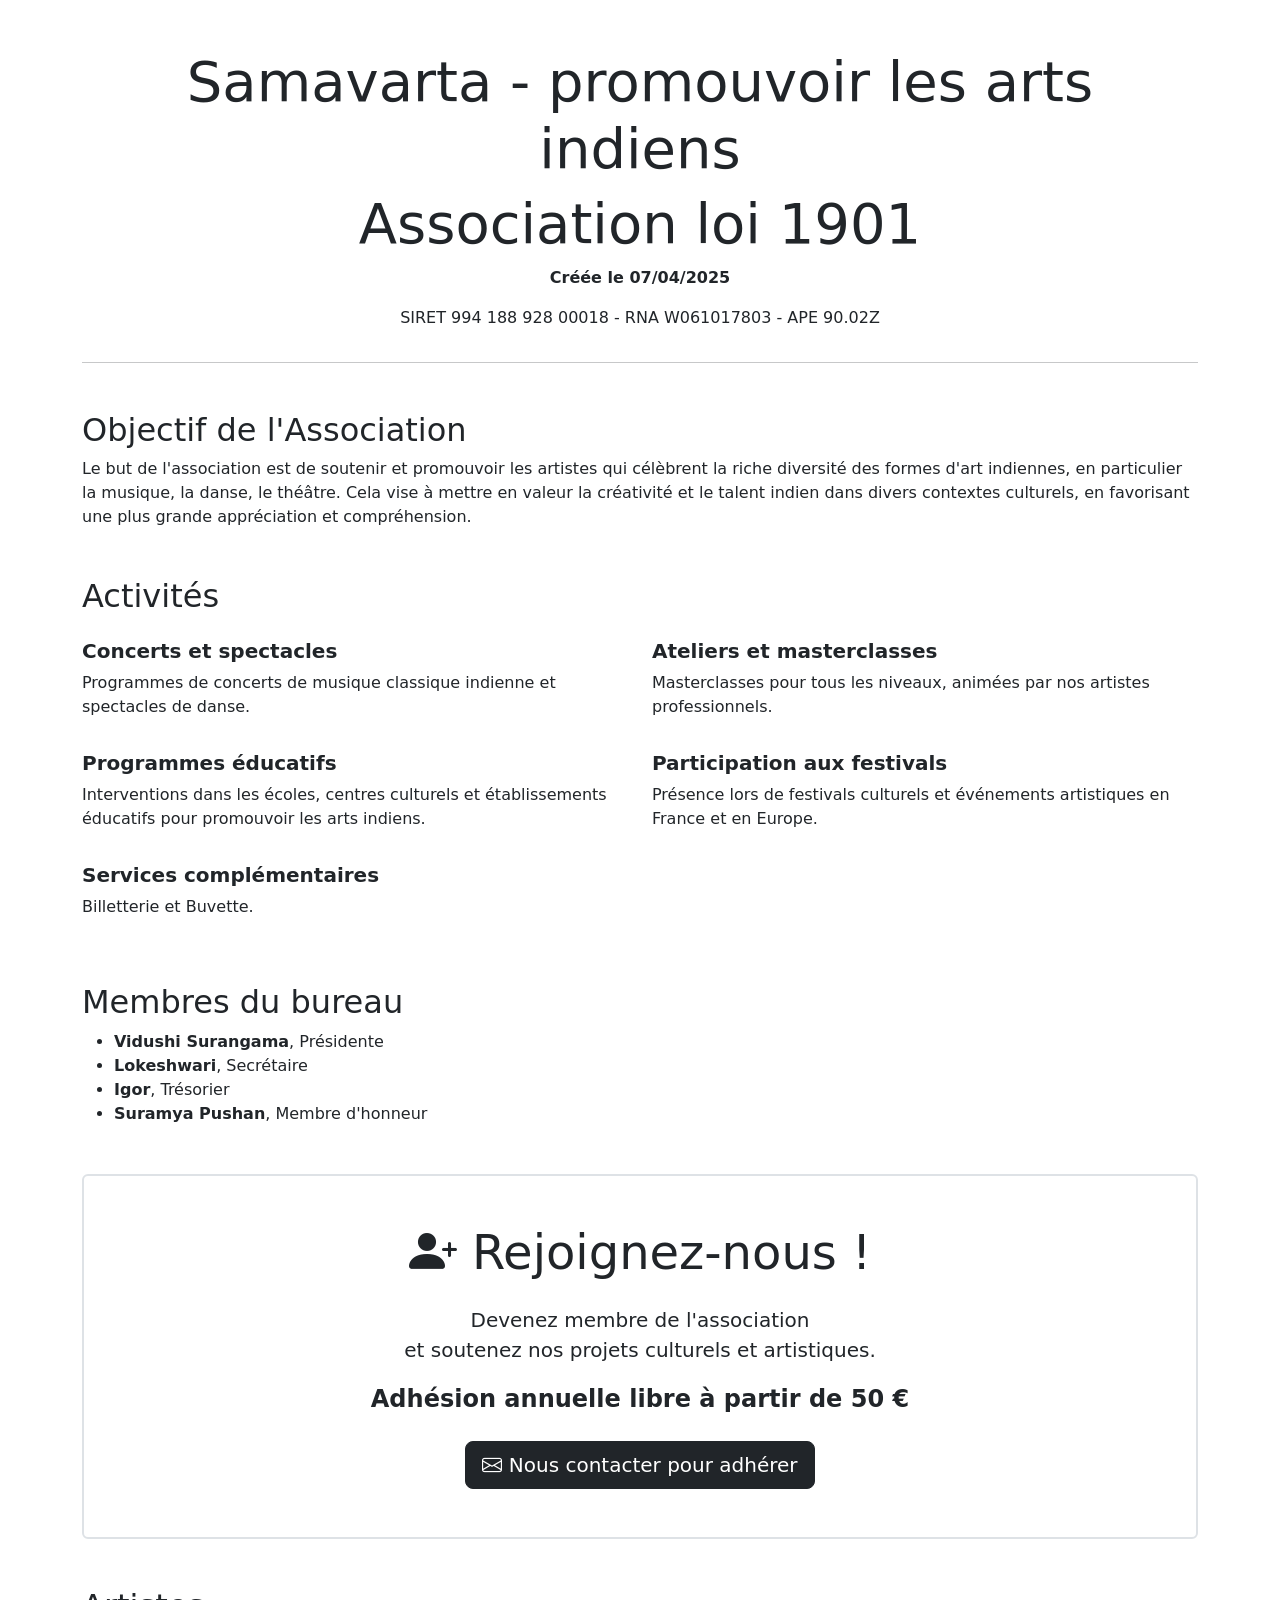
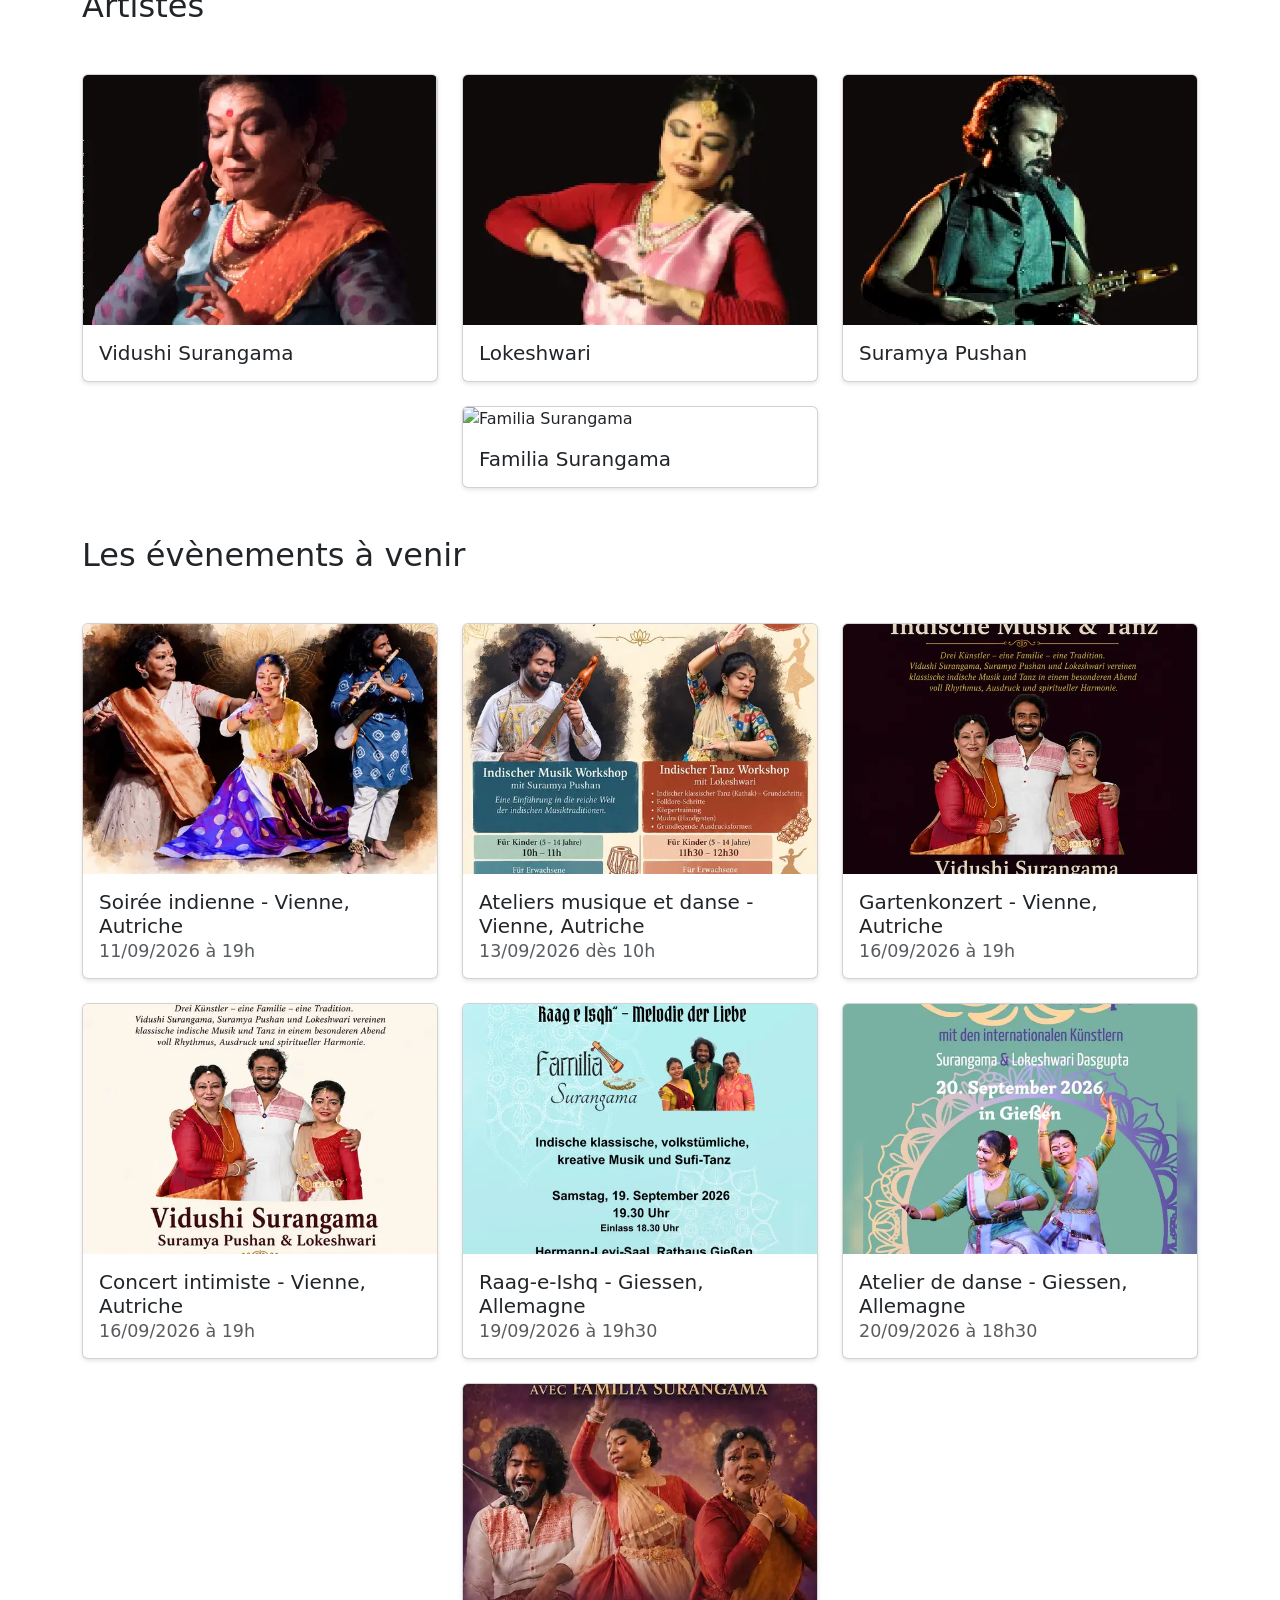
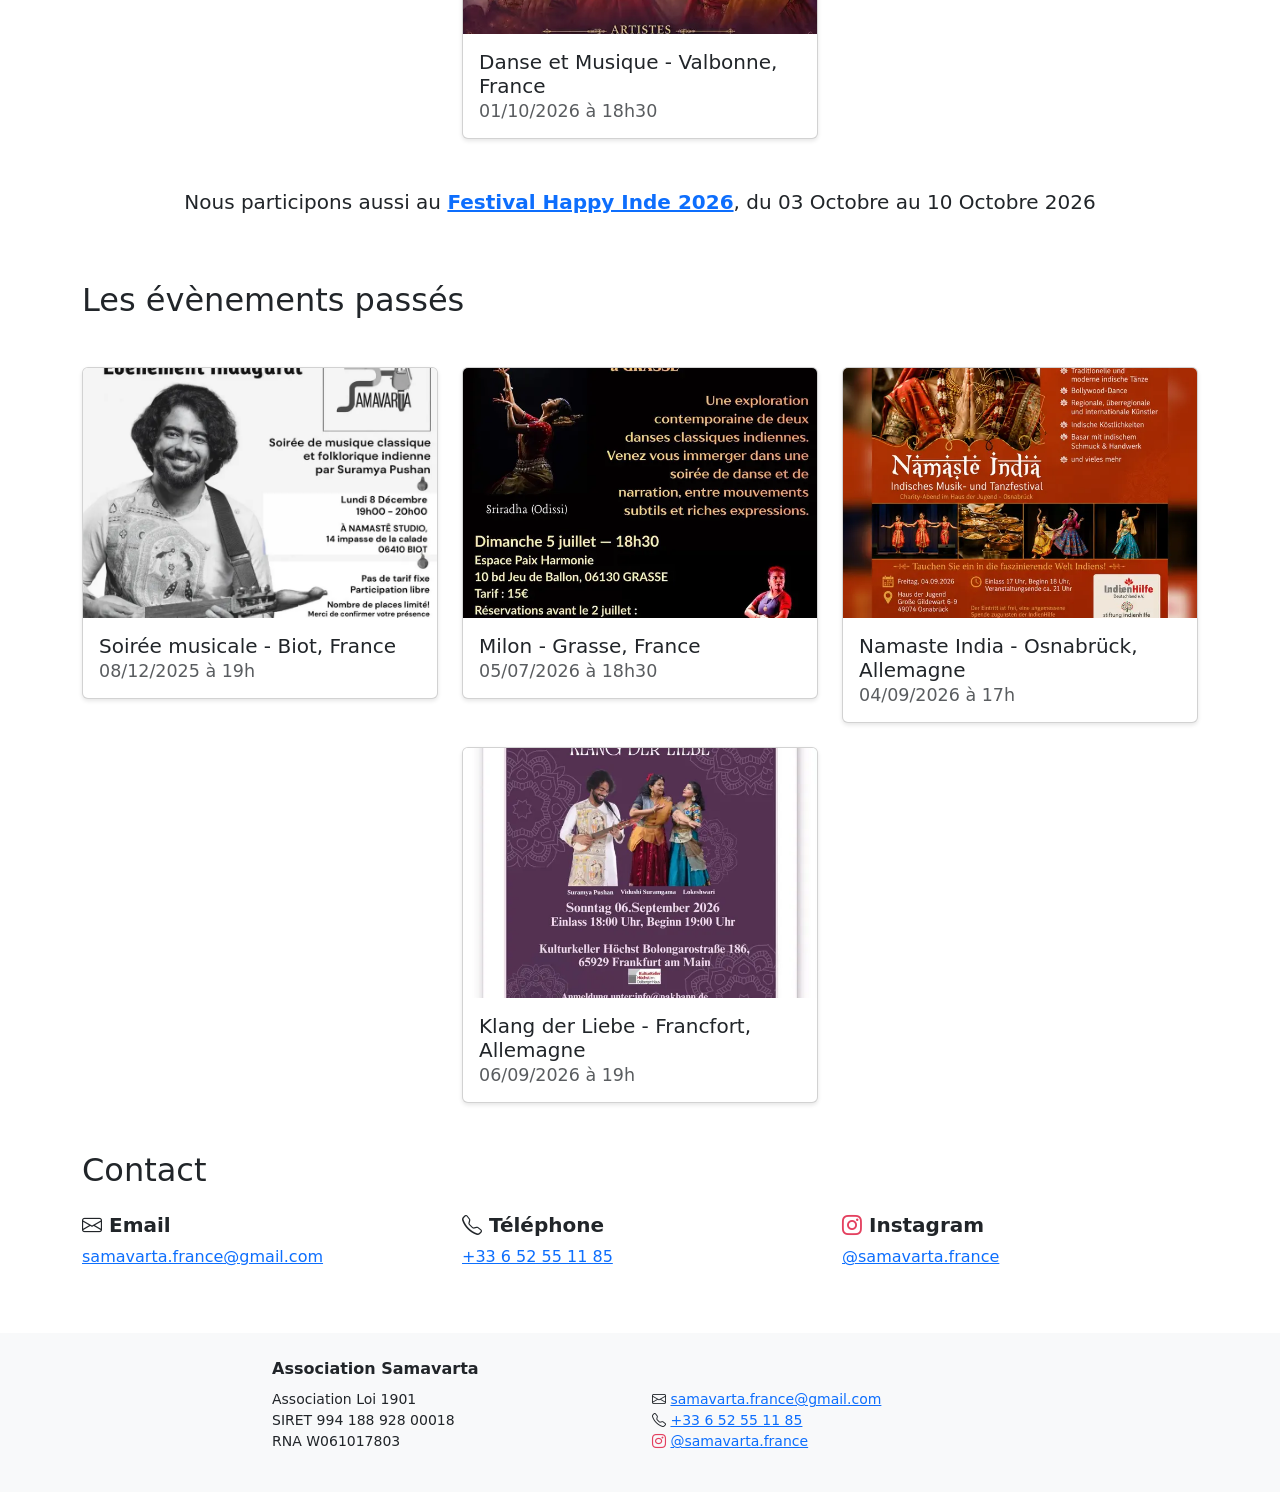
==== commit 25663f89: "familia-surangama.html" ====
--- a/index.html
+++ b/index.html
@@ -269,7 +269,7 @@
                 </section>
 
                 <section>
-                    <h2 class="mt-5">Portfolios</h2>
+                    <h2 class="mt-5">Artistes</h2>
 
                     <div class="row mt-4 justify-content-center g-4">
 
@@ -608,13 +608,13 @@
                             </script>
                         </div>
                         <div class="col-12 col-sm-6 col-lg-4">
-                            <a href="ressources/Familia-Surangama-2025-01.pdf" target="_blank" class="card-link"
-                               aria-label="Ouvrir le portfolio de Familia Surangama (PDF, nouvel onglet)">
-                                <div class="card pdf-preview-card">
-                                    <picture>
-                                        <source srcset="ressources/thumbnails/Familia-Surangama-2025-01_thumb.webp"
+                            <a href="artist/familia-surangama.html" class="card-link"
+                               aria-label="En savoir plus sur Familia Surangama">
+                                <div class="card pdf-preview-card">
+                                    <picture>
+                                        <source srcset="ressources/thumbnails/Familia-Surangama-2025-01_B_thumb.webp"
                                                 type="image/webp">
-                                        <img src="ressources/Familia-Surangama-2025-01.png" class="card-img-top"
+                                        <img src="ressources/Familia-Surangama-2025-01_B.png" class="card-img-top"
                                              alt="Familia Surangama">
                                     </picture>
                                     <div class="card-body">
@@ -974,7 +974,7 @@
                                     </picture>
                                     <div class="card-body">
                                         <h3 class="card-title mb-0 fs-5">Danse et Musique - Valbonne, France<br><small
-                                                class="text-muted">01/10/2026 à 18h</small></h3>
+                                                class="text-muted">01/10/2026 à 18h30</small></h3>
                                     </div>
                                 </div>
                             </a>
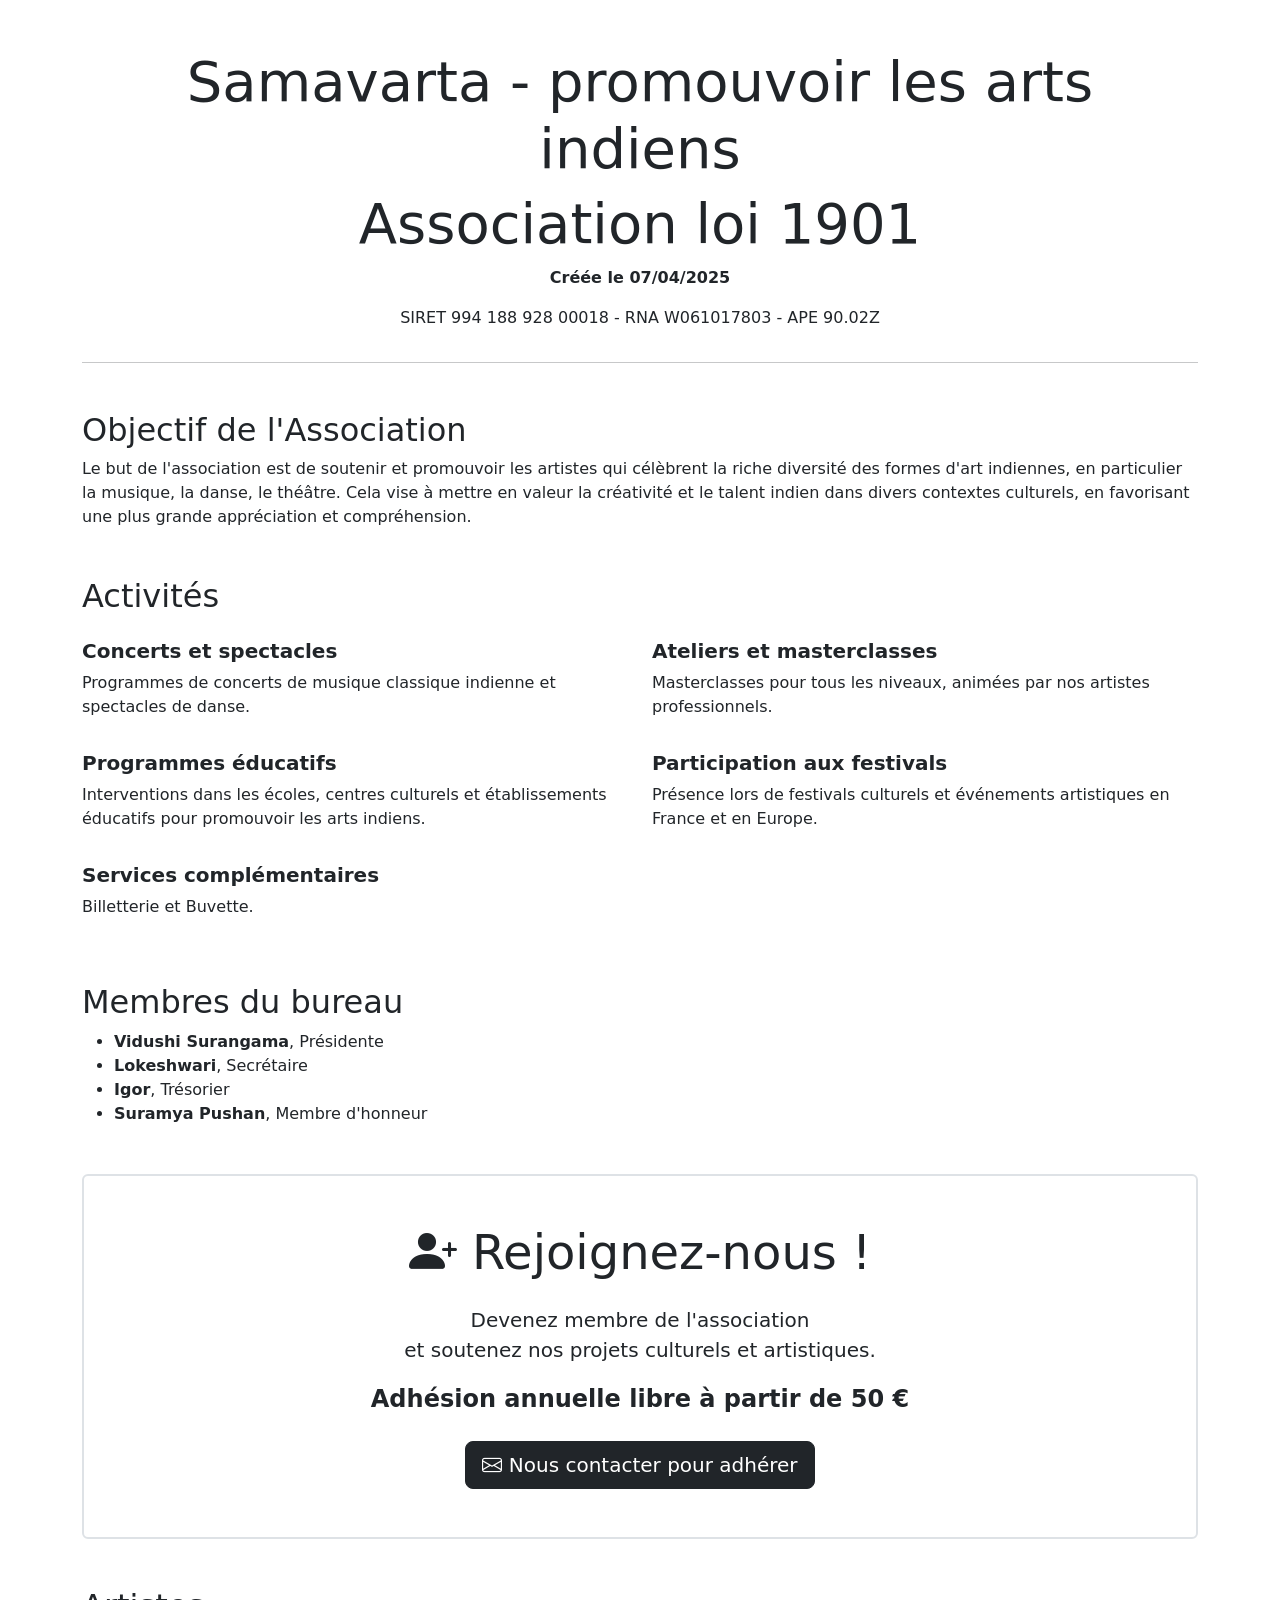
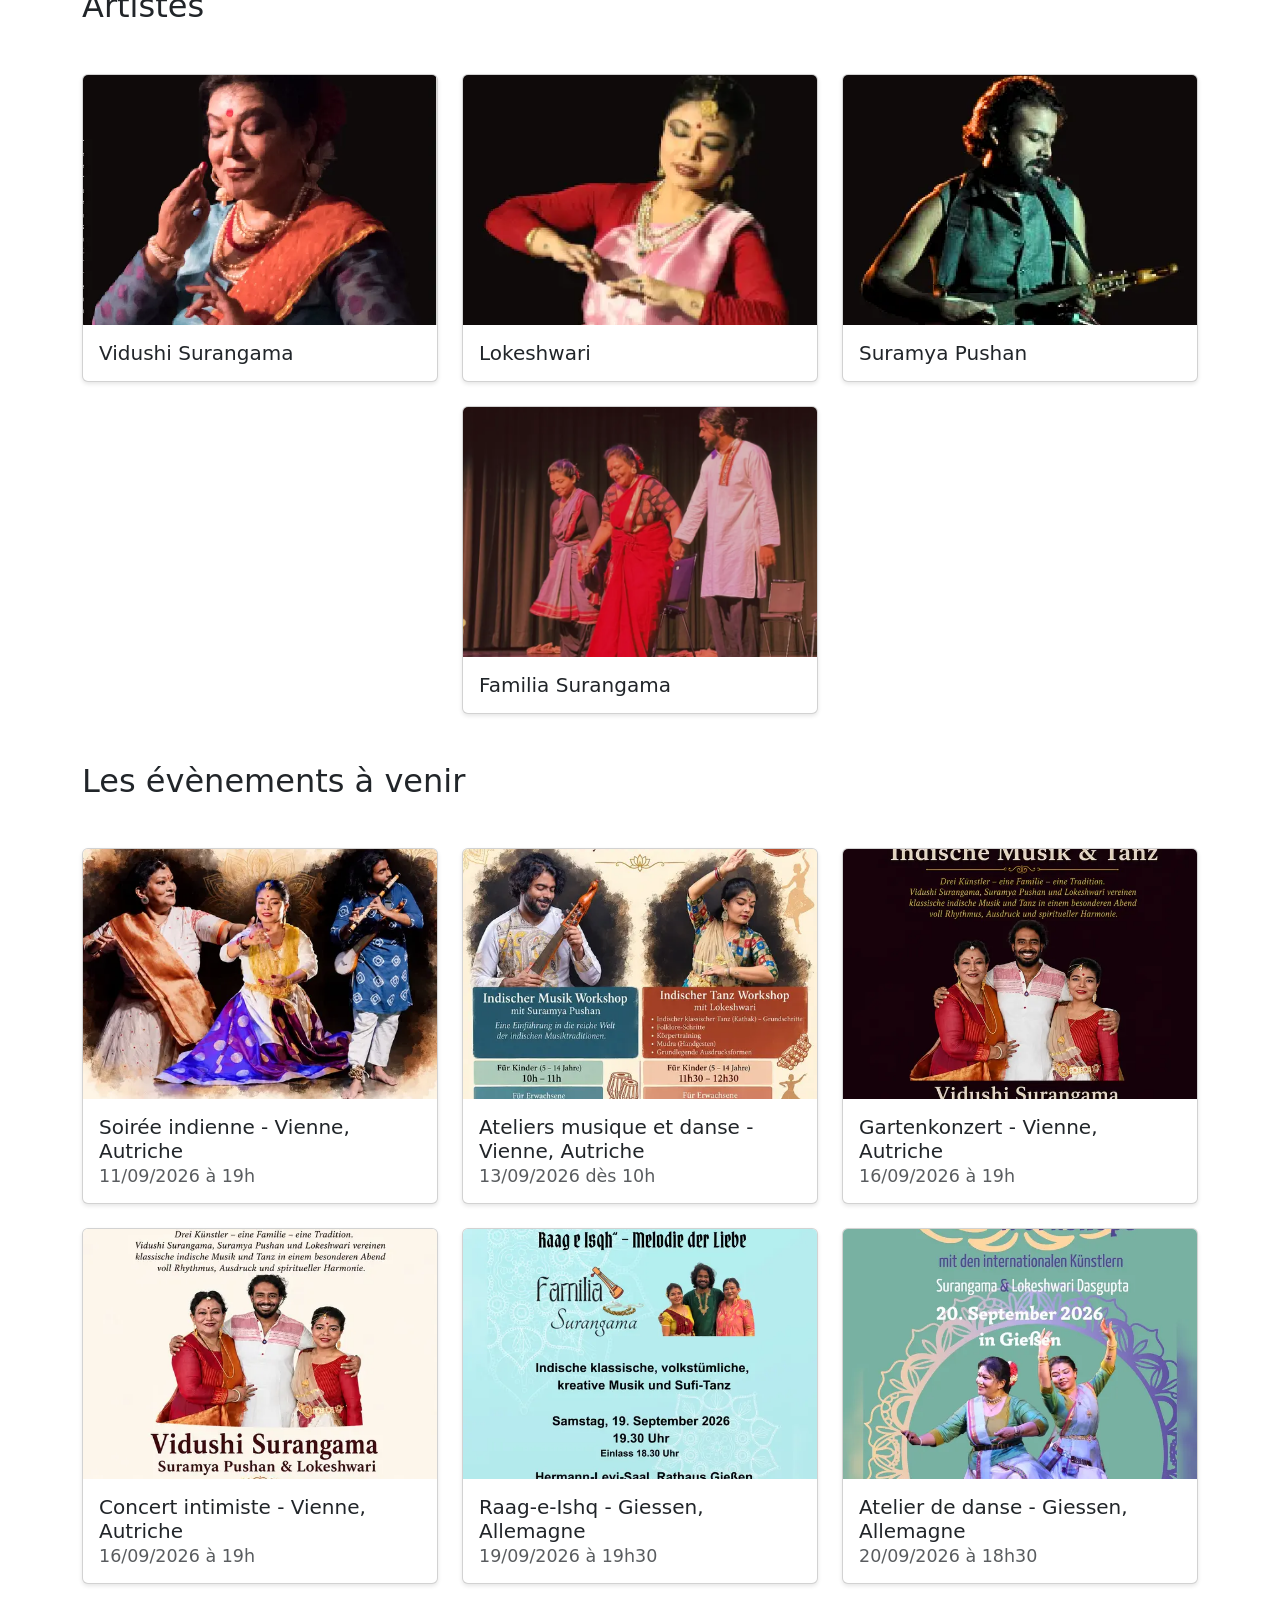
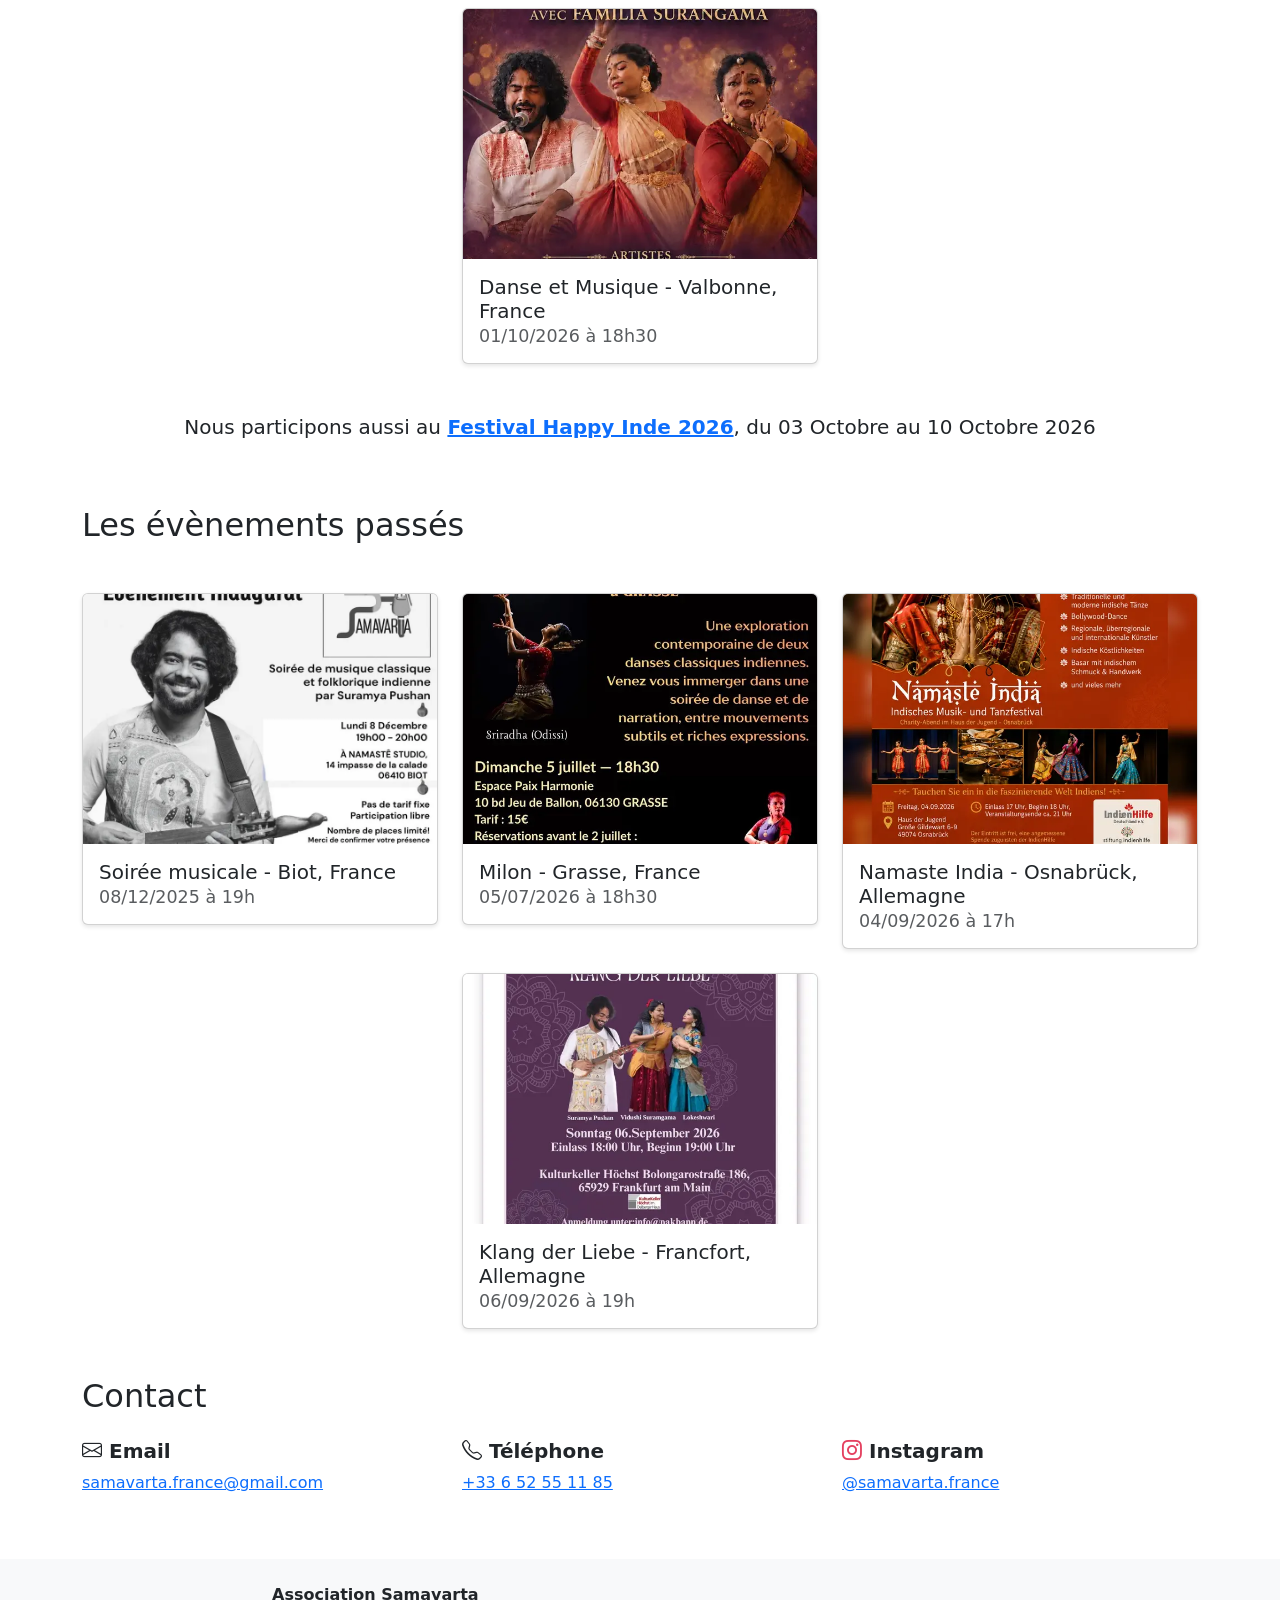
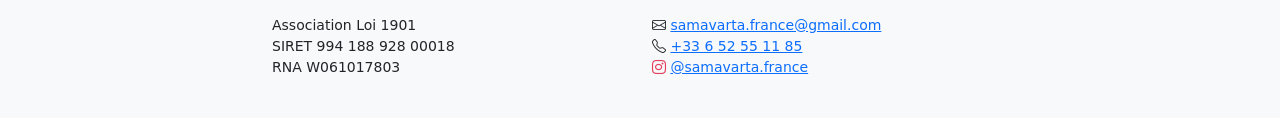
==== commit 10056010: "redirect website" ====
--- a/index.html
+++ b/index.html
@@ -5,7 +5,7 @@
     <meta name="viewport" content="width=device-width, initial-scale=1.0">
     <title>Samavarta - promouvoir les arts indiens - Association Loi 1901</title>
 
-    <link rel="canonical" href="https://samavarta-france.github.io/website/">
+    <link rel="canonical" href="https://samavarta-france.github.io/">
     <link rel="icon" type="image/x-icon" href="favicons/favicon.ico">
     <link rel="icon" type="image/png" sizes="32x32" href="favicons/favicon-32x32.png">
     <link rel="icon" type="image/png" sizes="16x16" href="favicons/favicon-16x16.png">
@@ -18,19 +18,19 @@
     <meta name="author" content="Association Samavarta">
 
     <meta property="og:type" content="website">
-    <meta property="og:url" content="https://samavarta-france.github.io/website/">
+    <meta property="og:url" content="https://samavarta-france.github.io/">
     <meta property="og:title" content="Samavarta - Association Loi 1901 pour la promotion des arts indiens">
     <meta property="og:description"
           content="Association soutenant et promouvant les artistes célébrant la diversité des formes d'art indiennes : musique, danse, théâtre.">
-    <meta property="og:image" content="https://samavarta-france.github.io/website/favicons/android-chrome-512x512.png">
+    <meta property="og:image" content="https://samavarta-france.github.io/favicons/android-chrome-512x512.png">
 
     <meta property="twitter:card" content="summary_large_image">
-    <meta property="twitter:url" content="https://samavarta-france.github.io/website/">
+    <meta property="twitter:url" content="https://samavarta-france.github.io/">
     <meta property="twitter:title" content="Samavarta - Association Loi 1901 pour la promotion des arts indiens">
     <meta property="twitter:description"
           content="Association soutenant et promouvant les artistes célébrant la diversité des formes d'art indiennes : musique, danse, théâtre.">
     <meta property="twitter:image"
-          content="https://samavarta-france.github.io/website/favicons/android-chrome-512x512.png">
+          content="https://samavarta-france.github.io/favicons/android-chrome-512x512.png">
 
     <meta name="google-site-verification" content="dBefkVBJFm6MfEV8TkNLA5XVrQl5Sy4D867thUVJ-0k"/>
     <meta name="msvalidate.01" content="83002587230AA5A0C82BE29B91DAE53C"/>
@@ -50,8 +50,8 @@
             "name": "Association Samavarta",
             "legalName": "Association Samavarta",
             "alternateName": "Samavarta",
-            "url": "https://samavarta-france.github.io/website/",
-            "logo": "https://samavarta-france.github.io/website/favicons/android-chrome-512x512.png",
+            "url": "https://samavarta-france.github.io/",
+            "logo": "https://samavarta-france.github.io/favicons/android-chrome-512x512.png",
             "foundingDate": "2025-04-07",
             "description": "Association loi 1901 créée pour soutenir et promouvoir les artistes célébrant la diversité des formes d'art indiennes : musique, danse, théâtre.",
             "slogan": "Promotion des arts indiens en France et en Europe",
@@ -293,8 +293,8 @@
                                     "@type": "Person",
                                     "honorificPrefix": "Vidushi",
                                     "givenName": "Surangama",
-                                    "image": "https://samavarta-france.github.io/website/ressources/Surangama.png",
-                                    "url": "https://samavarta-france.github.io/website/ressources/Surangama-Portfolio.pdf",
+                                    "image": "https://samavarta-france.github.io/ressources/Surangama.png",
+                                    "url": "https://samavarta-france.github.io/ressources/Surangama-Portfolio.pdf",
                                     "jobTitle": "Danseuse Kathak et Chorégraphe",
                                     "description": "Danseuse passionnée ayant obtenu la médaille d'or en Sangeet Praveen. Maîtrise en psychologie appliquée intégrée au Kathak. Directrice du Deodar Suchanda Sangitalaya depuis 1991. Lauréate du Prix Bharat Jyoti (2010) et honorée par UNESCO-Sahapedia (2018).",
                                     "knowsAbout": [
@@ -350,7 +350,7 @@
                                     "memberOf": {
                                         "@type": "Organization",
                                         "name": "Association Samavarta",
-                                        "url": "https://samavarta-france.github.io/website/"
+                                        "url": "https://samavarta-france.github.io/"
                                     },
                                     "performerIn": {
                                         "@type": "PerformingGroup",
@@ -363,7 +363,7 @@
                                     "subjectOf": {
                                         "@type": "CreativeWork",
                                         "name": "Portfolio artistique - Vidushi Surangama",
-                                        "url": "https://samavarta-france.github.io/website/ressources/Surangama-Portfolio.pdf",
+                                        "url": "https://samavarta-france.github.io/ressources/Surangama-Portfolio.pdf",
                                         "encodingFormat": "application/pdf",
                                         "description": "Portfolio complet présentant la carrière de danseuse Kathak, chorégraphe et thérapeute par les arts du spectacle"
                                     }
@@ -391,8 +391,8 @@
                                     "@type": "Person",
                                     "name": "Lokeshwari",
                                     "givenName": "Lokeshwari",
-                                    "image": "https://samavarta-france.github.io/website/ressources/Lokeshwari.png",
-                                    "url": "https://samavarta-france.github.io/website/ressources/Lokeshwari-Portfolio.pdf",
+                                    "image": "https://samavarta-france.github.io/ressources/Lokeshwari.png",
+                                    "url": "https://samavarta-france.github.io/ressources/Lokeshwari-Portfolio.pdf",
                                     "jobTitle": "Danseuse Kathak et Chorégraphe",
                                     "description": "Danseuse polyvalente avec certifications en Kathak et Rabindranritya. M.Phil en études sur les femmes (Université Jadavpur). Ancienne enseignante au Centre Culturel Swami Vivekananda de l'Ambassade de l'Inde à Pékin (2016-2020). Master en études sur les migrations (Université Côte d'Azur).",
                                     "knowsAbout": [
@@ -465,7 +465,7 @@
                                     "memberOf": {
                                         "@type": "Organization",
                                         "name": "Association Samavarta",
-                                        "url": "https://samavarta-france.github.io/website/"
+                                        "url": "https://samavarta-france.github.io/"
                                     },
                                     "performerIn": {
                                         "@type": "PerformingGroup",
@@ -478,7 +478,7 @@
                                     "subjectOf": {
                                         "@type": "CreativeWork",
                                         "name": "Portfolio artistique - Lokeshwari",
-                                        "url": "https://samavarta-france.github.io/website/ressources/Lokeshwari-Portfolio.pdf",
+                                        "url": "https://samavarta-france.github.io/ressources/Lokeshwari-Portfolio.pdf",
                                         "encodingFormat": "application/pdf",
                                         "description": "Portfolio complet présentant la carrière de danseuse Kathak, chorégraphe et chercheuse"
                                     }
@@ -506,8 +506,8 @@
                                     "@type": "Person",
                                     "name": "Suramya Pushan",
                                     "givenName": "Suramya Pushan",
-                                    "image": "https://samavarta-france.github.io/website/ressources/Suramya.png",
-                                    "url": "https://samavarta-france.github.io/website/ressources/Suramya-Portfolio.pdf",
+                                    "image": "https://samavarta-france.github.io/ressources/Suramya.png",
+                                    "url": "https://samavarta-france.github.io/ressources/Suramya-Portfolio.pdf",
                                     "jobTitle": "Musicien, Anthropologue et Artiste Multidisciplinaire",
                                     "description": "Artiste aux multiples facettes avec formation classique au tabla et au chant. Deux masters en anthropologie (Université d'Europe centrale) avec spécialisation en rituel, écologie, cognition et ethnomusicologie. Créateur de musique fusion mêlant mélodies traditionnelles indiennes et rock. Dramaturge et metteur en scène de 'Jynxed'.",
                                     "knowsAbout": [
@@ -591,7 +591,7 @@
                                     "memberOf": {
                                         "@type": "Organization",
                                         "name": "Association Samavarta",
-                                        "url": "https://samavarta-france.github.io/website/"
+                                        "url": "https://samavarta-france.github.io/"
                                     },
                                     "nationality": {
                                         "@type": "Country",
@@ -600,7 +600,7 @@
                                     "subjectOf": {
                                         "@type": "CreativeWork",
                                         "name": "Portfolio artistique - Suramya Pushan",
-                                        "url": "https://samavarta-france.github.io/website/ressources/Suramya-Portfolio.pdf",
+                                        "url": "https://samavarta-france.github.io/ressources/Suramya-Portfolio.pdf",
                                         "encodingFormat": "application/pdf",
                                         "description": "Portfolio complet présentant la carrière de musicien, anthropologue et artiste multidisciplinaire"
                                     }
@@ -669,12 +669,12 @@
                                             "addressCountry": "AT"
                                         }
                                     },
-                                    "image": "https://samavarta-france.github.io/website/ressources/events/2026-09-11_einen_abend_indischer.jpeg",
+                                    "image": "https://samavarta-france.github.io/ressources/events/2026-09-11_einen_abend_indischer.jpeg",
                                     "description": "Soirée de danse et musique traditionnelle indienne avec Vidushi Surangama (Kathak), Lokeshwari (Kathak) et Suramya Pushan (Gesang & Musik).",
                                     "organizer": {
                                         "@type": "Organization",
                                         "name": "Association Samavarta",
-                                        "url": "https://samavarta-france.github.io/website/"
+                                        "url": "https://samavarta-france.github.io/"
                                     },
                                     "performer": {
                                         "@type": "PerformingGroup",
@@ -721,12 +721,12 @@
                                             "addressCountry": "AT"
                                         }
                                     },
-                                    "image": "https://samavarta-france.github.io/website/ressources/events/2026-09-13_musik_und_Tanz_workshops.jpeg",
+                                    "image": "https://samavarta-france.github.io/ressources/events/2026-09-13_musik_und_Tanz_workshops.jpeg",
                                     "description": "Ateliers de musique indienne avec Suramya Pushan et de danse indienne (Kathak) avec Lokeshwari. Pour enfants (5-14 ans) et adultes.",
                                     "organizer": {
                                         "@type": "Organization",
                                         "name": "Association Samavarta",
-                                        "url": "https://samavarta-france.github.io/website/"
+                                        "url": "https://samavarta-france.github.io/"
                                     },
                                     "performer": [
                                         {
@@ -779,12 +779,12 @@
                                             "addressCountry": "AT"
                                         }
                                     },
-                                    "image": "https://samavarta-france.github.io/website/ressources/events/2026-09-16_gartenkonzert_in_Wien_Austria.jpg",
+                                    "image": "https://samavarta-france.github.io/ressources/events/2026-09-16_gartenkonzert_in_Wien_Austria.jpg",
                                     "description": "Concert en plein air de musique classique indienne et danse par Vidushi Surangama, Suramya Pushan et Lokeshwari.",
                                     "organizer": {
                                         "@type": "Organization",
                                         "name": "Association Samavarta",
-                                        "url": "https://samavarta-france.github.io/website/"
+                                        "url": "https://samavarta-france.github.io/"
                                     },
                                     "performer": {
                                         "@type": "PerformingGroup",
@@ -838,12 +838,12 @@
                                             "addressCountry": "AT"
                                         }
                                     },
-                                    "image": "https://samavarta-france.github.io/website/ressources/events/2026-09-16_intimes-hauskonzert.jpeg",
+                                    "image": "https://samavarta-france.github.io/ressources/events/2026-09-16_intimes-hauskonzert.jpeg",
                                     "description": "Concert intimiste de musique classique indienne et danse en atmosphère privée avec Vidushi Surangama, Suramya Pushan et Lokeshwari. Trois artistes – une famille – une tradition.",
                                     "organizer": {
                                         "@type": "Organization",
                                         "name": "Association Samavarta",
-                                        "url": "https://samavarta-france.github.io/website/"
+                                        "url": "https://samavarta-france.github.io/"
                                     },
                                     "performer": {
                                         "@type": "PerformingGroup",
@@ -888,12 +888,12 @@
                                             "addressCountry": "DE"
                                         }
                                     },
-                                    "image": "https://samavarta-france.github.io/website/ressources/events/2026-09-19_raag_e_isqh_in_Giessen_Germany.jpg",
+                                    "image": "https://samavarta-france.github.io/ressources/events/2026-09-19_raag_e_isqh_in_Giessen_Germany.jpg",
                                     "description": "Musique classique indienne, folklorique et créative avec danse Sufi par Familia Surangama.",
                                     "organizer": {
                                         "@type": "Organization",
                                         "name": "Association Samavarta",
-                                        "url": "https://samavarta-france.github.io/website/"
+                                        "url": "https://samavarta-france.github.io/"
                                     },
                                     "performer": {
                                         "@type": "PerformingGroup",
@@ -939,12 +939,12 @@
                                             "addressCountry": "DE"
                                         }
                                     },
-                                    "image": "https://samavarta-france.github.io/website/ressources/events/2026-09-20_tanz_workshop_in_Giessen_Germany.jpg",
+                                    "image": "https://samavarta-france.github.io/ressources/events/2026-09-20_tanz_workshop_in_Giessen_Germany.jpg",
                                     "description": "Ateliers de danse Kathak avec les artistes internationales Vidushi Surangama et Lokeshwari.",
                                     "organizer": {
                                         "@type": "Organization",
                                         "name": "Association Samavarta",
-                                        "url": "https://samavarta-france.github.io/website/"
+                                        "url": "https://samavarta-france.github.io/"
                                     },
                                     "performer": [
                                         {
@@ -997,13 +997,13 @@
                                             "addressCountry": "FR"
                                         }
                                     },
-                                    "image": "https://samavarta-france.github.io/website/ressources/events/2026-10-01_danse_et_musique_2.jpeg",
+                                    "image": "https://samavarta-france.github.io/ressources/events/2026-10-01_danse_et_musique_2.jpeg",
                                     "description": "Soirée de danse Kathak et musique Soufi et Baul avec Familia Surangama. Entrée gratuite, dons bienvenus.",
                                     "organizer": [
                                         {
                                             "@type": "Organization",
                                             "name": "Association Samavarta",
-                                            "url": "https://samavarta-france.github.io/website/"
+                                            "url": "https://samavarta-france.github.io/"
                                         },
                                         {
                                             "@type": "Organization",
@@ -1075,12 +1075,12 @@
                                             "addressCountry": "FR"
                                         }
                                     },
-                                    "image": "https://samavarta-france.github.io/website/ressources/events/Suramya-Pushan-in-Biot-in-December-2025.jpg",
+                                    "image": "https://samavarta-france.github.io/ressources/events/Suramya-Pushan-in-Biot-in-December-2025.jpg",
                                     "description": "Soirée de musique classique et folklorique indienne par Suramya Pushan. Participation libre, nombre de places limité.",
                                     "organizer": {
                                         "@type": "Organization",
                                         "name": "Association Samavarta",
-                                        "url": "https://samavarta-france.github.io/website/"
+                                        "url": "https://samavarta-france.github.io/"
                                     },
                                     "performer": {
                                         "@type": "Person",
@@ -1126,12 +1126,12 @@
                                             "addressCountry": "FR"
                                         }
                                     },
-                                    "image": "https://samavarta-france.github.io/website/ressources/events/2026-07-05_milon_in_Grasse_France.jpg",
+                                    "image": "https://samavarta-france.github.io/ressources/events/2026-07-05_milon_in_Grasse_France.jpg",
                                     "description": "Une soirée de Kathak et Odissi à Grasse. Exploration contemporaine de deux danses classiques indiennes.",
                                     "organizer": {
                                         "@type": "Organization",
                                         "name": "Association Samavarta",
-                                        "url": "https://samavarta-france.github.io/website/"
+                                        "url": "https://samavarta-france.github.io/"
                                     },
                                     "performer": {
                                         "@type": "PerformingGroup",
@@ -1185,12 +1185,12 @@
                                             "addressCountry": "DE"
                                         }
                                     },
-                                    "image": "https://samavarta-france.github.io/website/ressources/events/2026-09-04_namaste-india_in_Osnabruck_Germany.jpg",
+                                    "image": "https://samavarta-france.github.io/ressources/events/2026-09-04_namaste-india_in_Osnabruck_Germany.jpg",
                                     "description": "Festival indien de musique et danse avec danses traditionnelles et modernes, Bollywood, artistes régionaux et internationaux.",
                                     "organizer": {
                                         "@type": "Organization",
                                         "name": "Association Samavarta",
-                                        "url": "https://samavarta-france.github.io/website/"
+                                        "url": "https://samavarta-france.github.io/"
                                     },
                                     "performer": {
                                         "@type": "PerformingGroup",
@@ -1238,13 +1238,13 @@
                                             "addressCountry": "DE"
                                         }
                                     },
-                                    "image": "https://samavarta-france.github.io/website/ressources/events/2026-09-06_klang_der_liebe_in_Frankfurt_Germany.jpg",
+                                    "image": "https://samavarta-france.github.io/ressources/events/2026-09-06_klang_der_liebe_in_Frankfurt_Germany.jpg",
                                     "description": "Concert Raag-e-Ishq (Klang der Liebe) avec Suramya Pushan, Vidushi Surangama et Lokeshwari. Entrée libre, dons appréciés.",
                                     "organizer": [
                                         {
                                             "@type": "Organization",
                                             "name": "Association Samavarta",
-                                            "url": "https://samavarta-france.github.io/website/"
+                                            "url": "https://samavarta-france.github.io/"
                                         },
                                         {
                                             "@type": "Organization",
--- a/styles.css
+++ b/styles.css
@@ -38,5 +38,6 @@
 .bi-linkedin { color: #0A66C2; }
 .bi-twitter-x { color: #000000; }
 .bi-youtube { color: #FF0000; }
+.bi-whatsapp { color: #25D366; }
 .bi-globe { color: #6c757d; }
 .bi-link-45deg { color: #43E55E; }
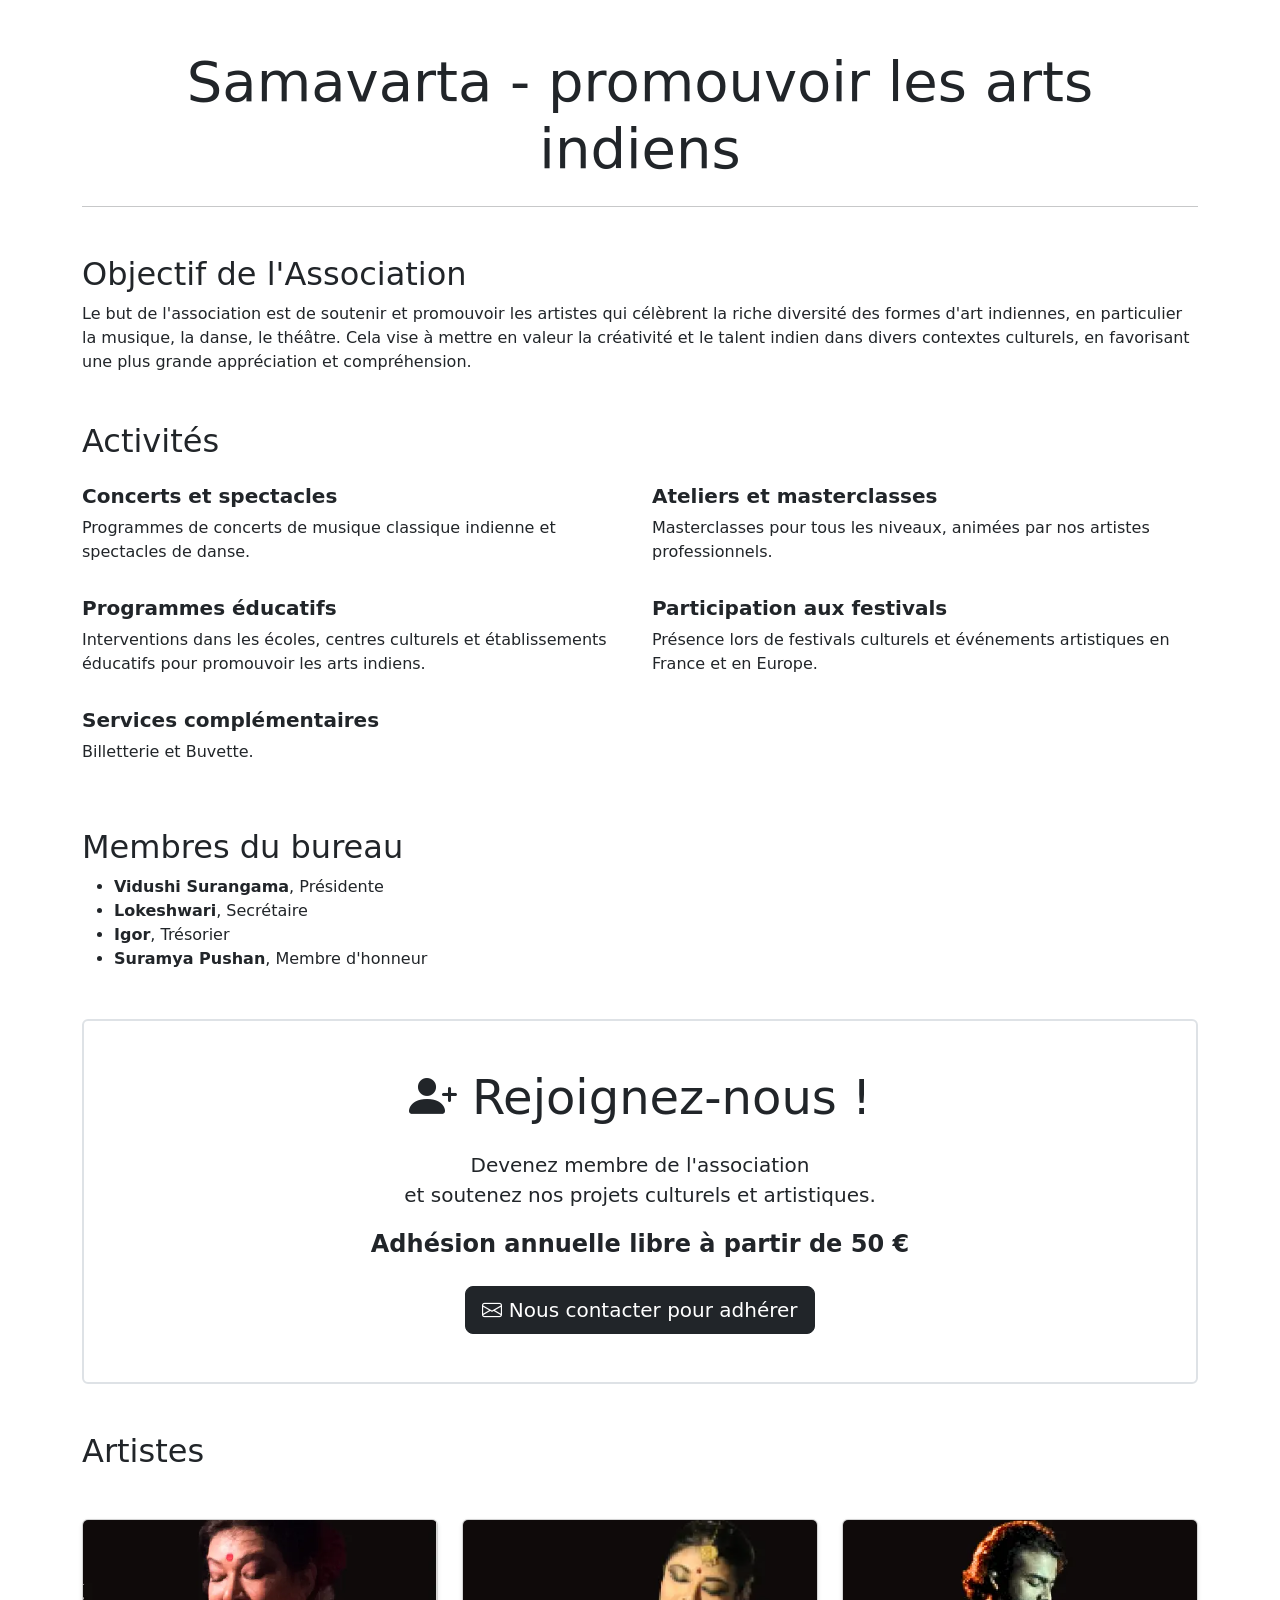
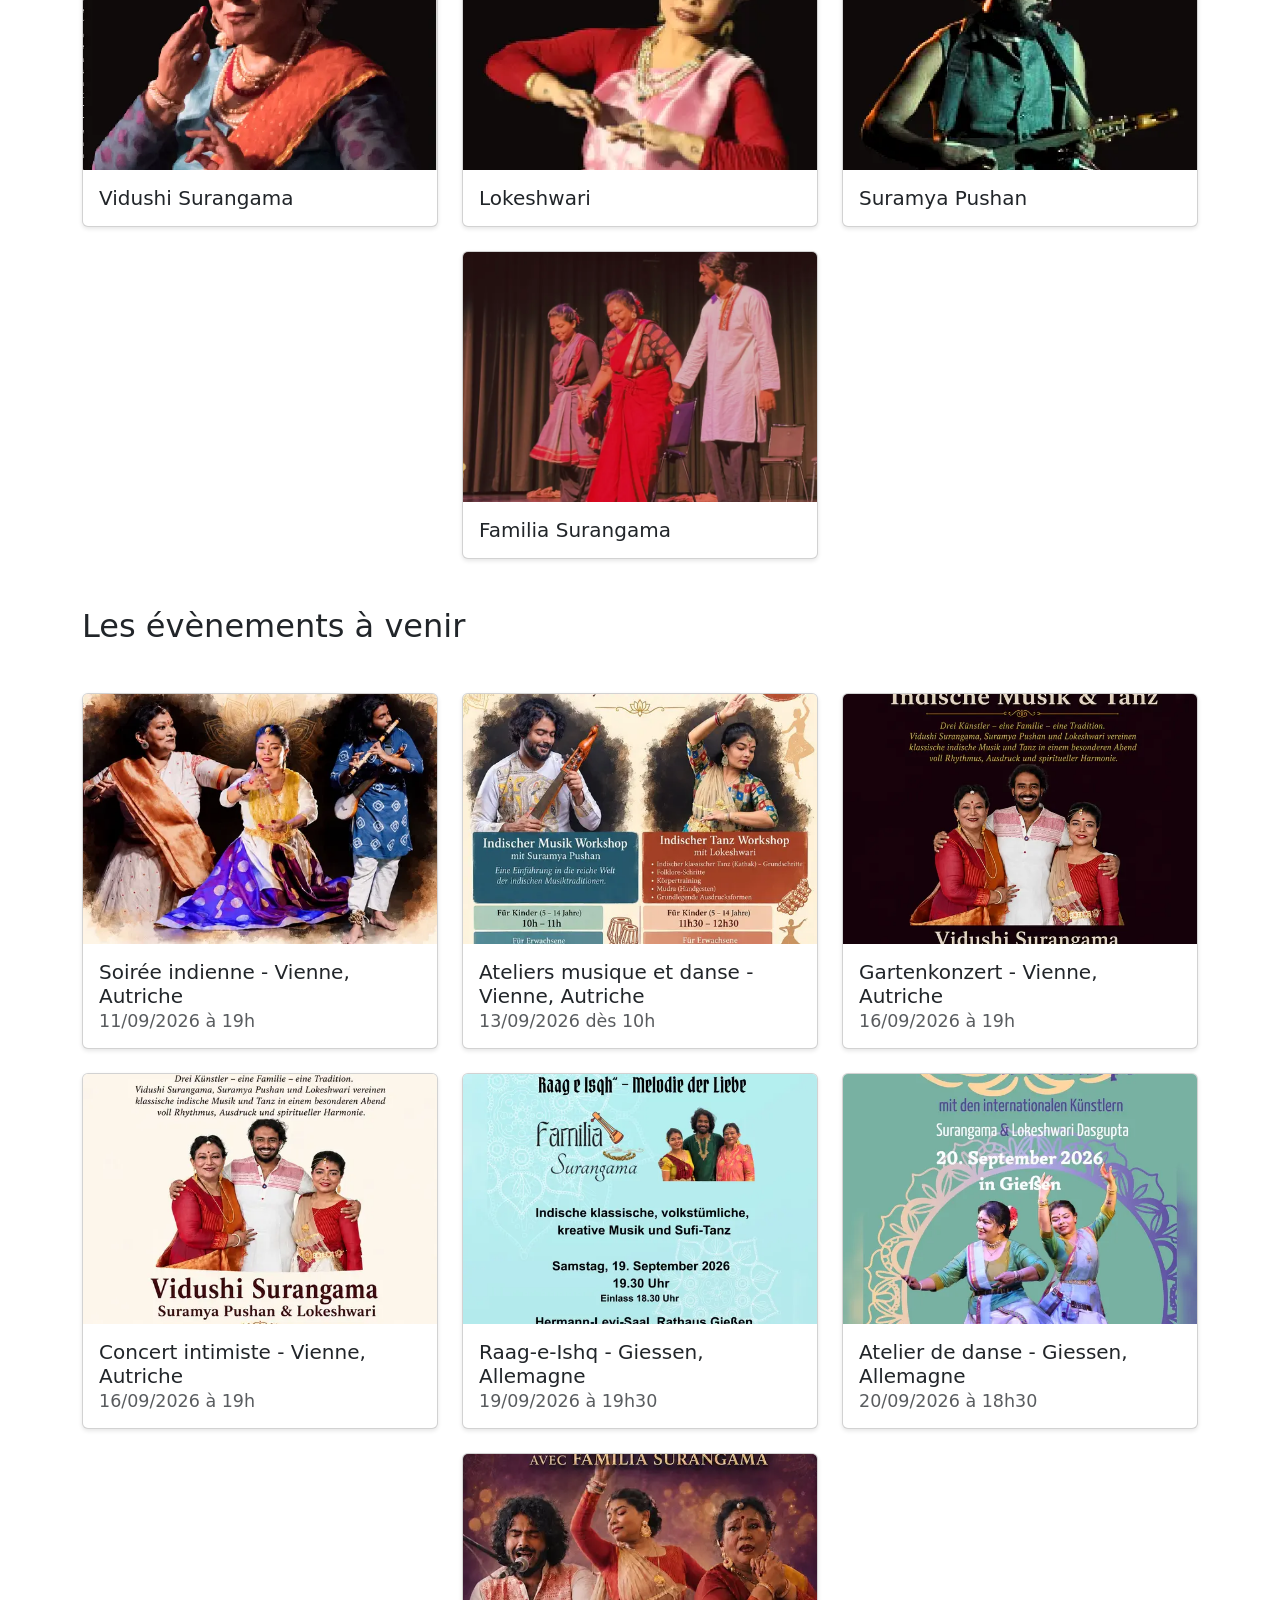
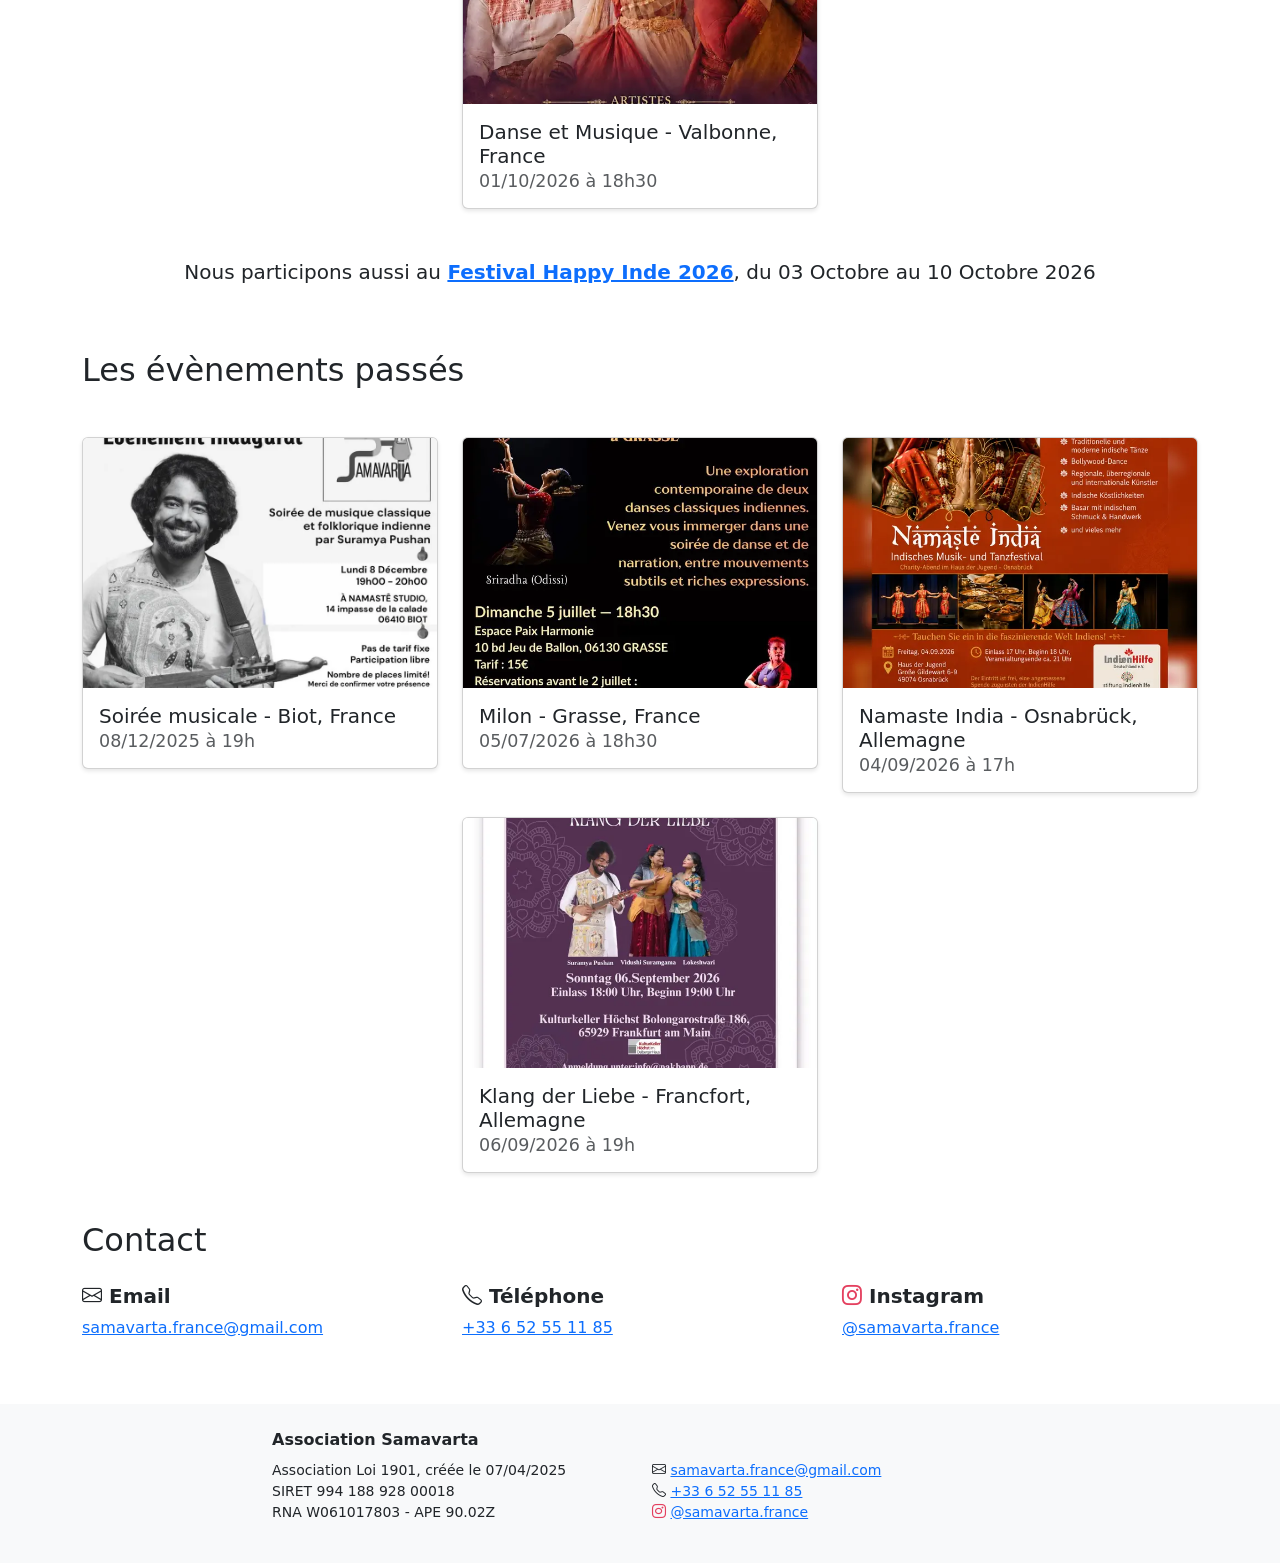
==== commit 74aa1606: "footer" ====
--- a/index.html
+++ b/index.html
@@ -175,11 +175,6 @@
         <div class="row">
             <div class="col-12">
                 <h1 class="display-4 text-center">Samavarta - promouvoir les arts indiens</h1>
-                <h1 class="display-4 text-center">Association loi 1901</h1>
-                <p class="text-center"><strong>Créée le 07/04/2025</strong></p>
-                <p class="text-center">
-                    SIRET 994 188 928 00018 - RNA W061017803 - APE 90.02Z
-                </p>
             </div>
         </div>
     </div>
@@ -1293,9 +1288,9 @@
             <div class="col-md-4">
                 <p class="fw-bold mb-2">Association Samavarta</p>
                 <p class="small">
-                    Association Loi 1901<br>
+                    Association Loi 1901, créée le 07/04/2025<br>
                     SIRET 994 188 928 00018<br>
-                    RNA W061017803
+                    RNA W061017803 - APE 90.02Z
                 </p>
             </div>
             <div class="col-md-4">
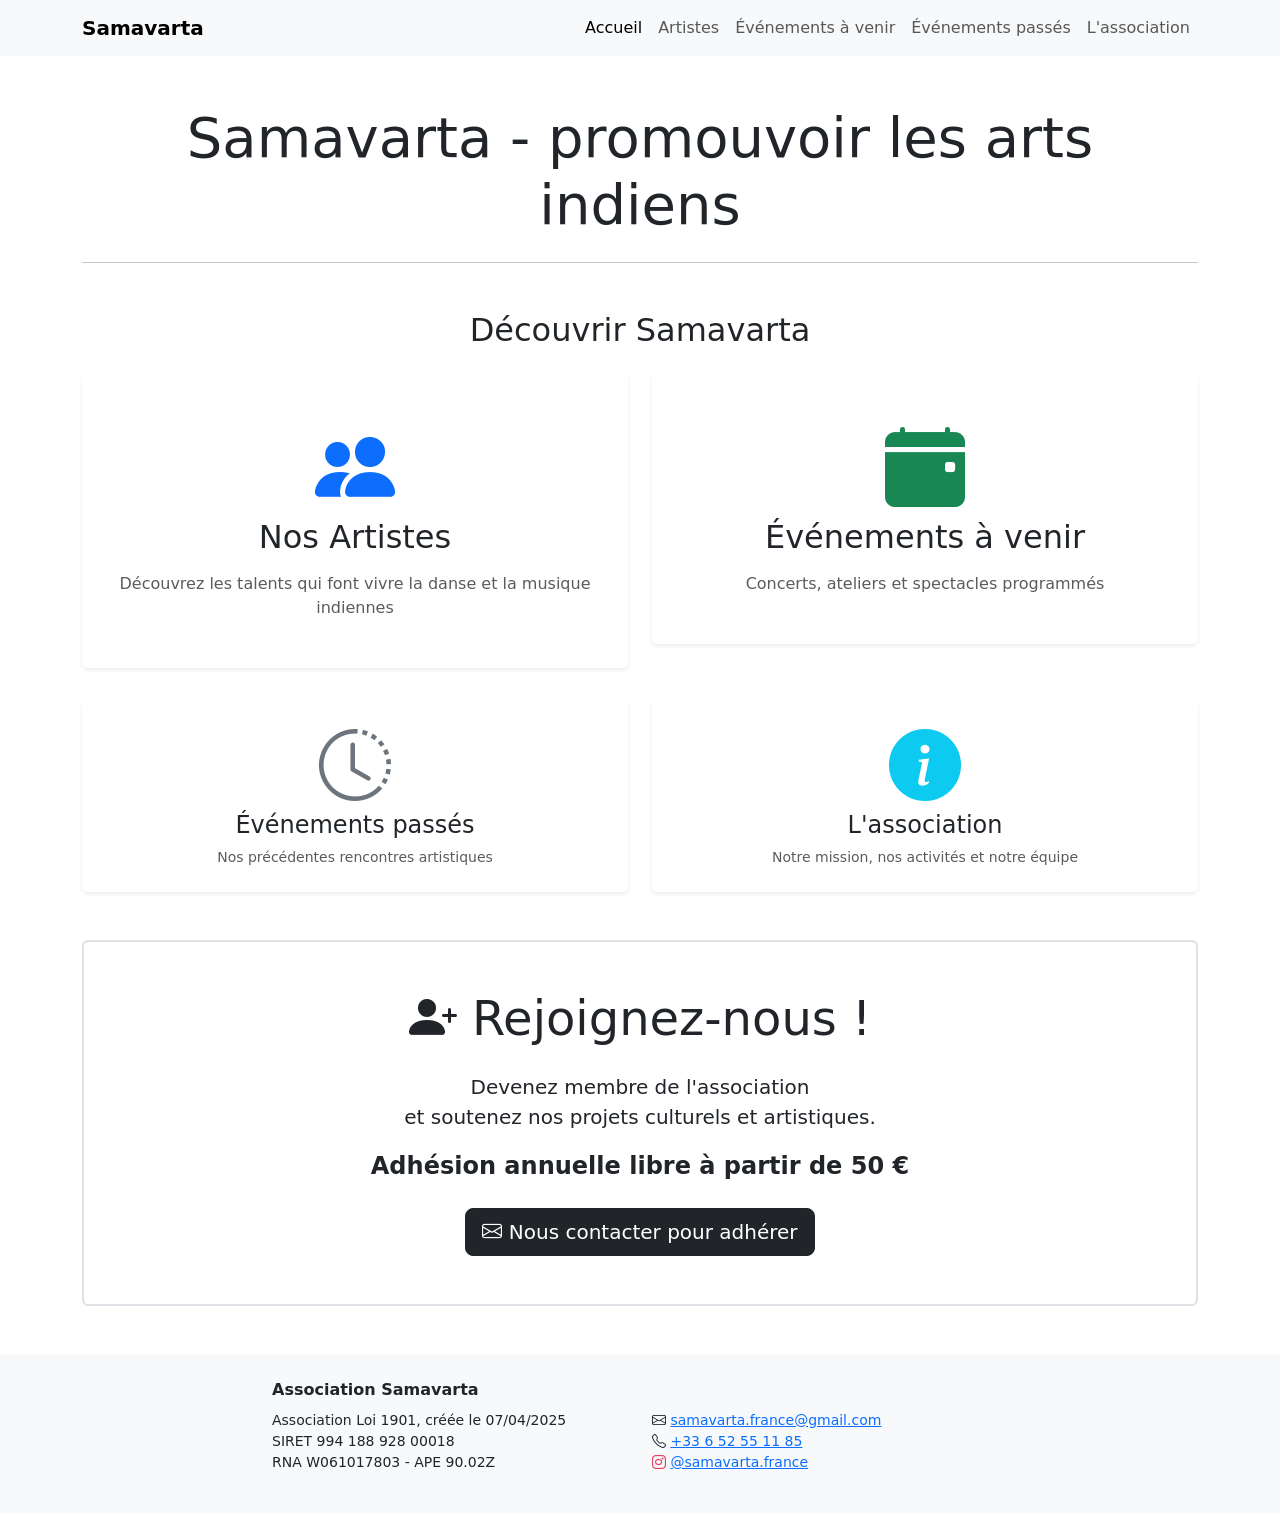
==== commit 562332ce: "V1 of full revamp : multiple pages - Artistes - Événements à venir - Événements passés - L'associati" ====
--- a/index.html
+++ b/index.html
@@ -171,6 +171,34 @@
 <body>
 
 <header>
+    <nav class="navbar navbar-expand-lg navbar-light bg-light">
+        <div class="container">
+            <a class="navbar-brand fw-bold" href="index.html">Samavarta</a>
+            <button class="navbar-toggler" type="button" data-bs-toggle="collapse" data-bs-target="#navbarNav" aria-controls="navbarNav" aria-expanded="false" aria-label="Toggle navigation">
+                <span class="navbar-toggler-icon"></span>
+            </button>
+            <div class="collapse navbar-collapse" id="navbarNav">
+                <ul class="navbar-nav ms-auto">
+                    <li class="nav-item">
+                        <a class="nav-link active" aria-current="page" href="index.html">Accueil</a>
+                    </li>
+                    <li class="nav-item">
+                        <a class="nav-link" href="artists.html">Artistes</a>
+                    </li>
+                    <li class="nav-item">
+                        <a class="nav-link" href="evenements-a-venir.html">Événements à venir</a>
+                    </li>
+                    <li class="nav-item">
+                        <a class="nav-link" href="evenements-passes.html">Événements passés</a>
+                    </li>
+                    <li class="nav-item">
+                        <a class="nav-link" href="association.html">L'association</a>
+                    </li>
+                </ul>
+            </div>
+        </div>
+    </nav>
+
     <div class="container mt-5">
         <div class="row">
             <div class="col-12">
@@ -186,56 +214,64 @@
             <div class="col-12">
                 <hr>
 
-                <section>
-                    <h2 class="mt-5">Objectif de l'Association</h2>
-                    <p>
-                        Le but de l'association est de soutenir et promouvoir les artistes qui célèbrent la riche
-                        diversité des formes d'art indiennes, en particulier la musique, la danse, le théâtre. Cela vise
-                        à mettre en valeur la créativité et le talent indien dans divers contextes culturels, en
-                        favorisant une plus grande appréciation et compréhension.
-                    </p>
-                </section>
-
-                <section>
-                    <h2 class="mt-5">Activités</h2>
-                    <div class="row mt-4">
+                <section class="my-5">
+                    <h2 class="text-center mb-4">Découvrir Samavarta</h2>
+                    <div class="row g-4">
                         <div class="col-md-6">
-                            <h3 class="h5"><strong>Concerts et spectacles</strong></h3>
-                            <p>Programmes de concerts de musique classique indienne et spectacles de danse.</p>
+                            <a href="artists.html" class="card-link nav-card-link">
+                                <div class="card nav-card border-0 shadow-sm">
+                                    <div class="card-body text-center py-5">
+                                        <i class="bi bi-people-fill display-1 mb-3 text-primary"></i>
+                                        <h3 class="card-title h2 mb-3">Nos Artistes</h3>
+                                        <p class="card-text text-muted">
+                                            Découvrez les talents qui font vivre la danse et la musique indiennes
+                                        </p>
+                                    </div>
+                                </div>
+                            </a>
                         </div>
                         <div class="col-md-6">
-                            <h3 class="h5"><strong>Ateliers et masterclasses</strong></h3>
-                            <p>Masterclasses pour tous les niveaux, animées par nos artistes professionnels.</p>
+                            <a href="evenements-a-venir.html" class="card-link nav-card-link">
+                                <div class="card nav-card border-0 shadow-sm">
+                                    <div class="card-body text-center py-5">
+                                        <i class="bi bi-calendar-event-fill display-1 mb-3 text-success"></i>
+                                        <h3 class="card-title h2 mb-3">Événements à venir</h3>
+                                        <p class="card-text text-muted">
+                                            Concerts, ateliers et spectacles programmés
+                                        </p>
+                                    </div>
+                                </div>
+                            </a>
                         </div>
                     </div>
-                    <div class="row mt-3">
+                    <div class="row g-4 mt-2">
                         <div class="col-md-6">
-                            <h3 class="h5"><strong>Programmes éducatifs</strong></h3>
-                            <p>Interventions dans les écoles, centres culturels et établissements éducatifs pour
-                                promouvoir les arts indiens.</p>
+                            <a href="evenements-passes.html" class="card-link nav-card-link">
+                                <div class="card nav-card border-0 shadow-sm">
+                                    <div class="card-body text-center py-4">
+                                        <i class="bi bi-clock-history display-2 mb-3 text-secondary"></i>
+                                        <h3 class="card-title h4 mb-2">Événements passés</h3>
+                                        <p class="card-text text-muted small">
+                                            Nos précédentes rencontres artistiques
+                                        </p>
+                                    </div>
+                                </div>
+                            </a>
                         </div>
                         <div class="col-md-6">
-                            <h3 class="h5"><strong>Participation aux festivals</strong></h3>
-                            <p>Présence lors de festivals culturels et événements artistiques en France et en
-                                Europe.</p>
+                            <a href="association.html" class="card-link nav-card-link">
+                                <div class="card nav-card border-0 shadow-sm">
+                                    <div class="card-body text-center py-4">
+                                        <i class="bi bi-info-circle-fill display-2 mb-3 text-info"></i>
+                                        <h3 class="card-title h4 mb-2">L'association</h3>
+                                        <p class="card-text text-muted small">
+                                            Notre mission, nos activités et notre équipe
+                                        </p>
+                                    </div>
+                                </div>
+                            </a>
                         </div>
                     </div>
-                    <div class="row mt-3">
-                        <div class="col-md-6">
-                            <h3 class="h5"><strong>Services complémentaires</strong></h3>
-                            <p>Billetterie et Buvette.</p>
-                        </div>
-                    </div>
-                </section>
-
-                <section>
-                    <h2 class="mt-5">Membres du bureau</h2>
-                    <ul>
-                        <li><strong>Vidushi Surangama</strong>, Présidente</li>
-                        <li><strong>Lokeshwari</strong>, Secrétaire</li>
-                        <li><strong>Igor</strong>, Trésorier</li>
-                        <li><strong>Suramya Pushan</strong>, Membre d'honneur</li>
-                    </ul>
                 </section>
 
                 <section class="mt-5">
@@ -263,1018 +299,6 @@
                     </div>
                 </section>
 
-                <section>
-                    <h2 class="mt-5">Artistes</h2>
-
-                    <div class="row mt-4 justify-content-center g-4">
-
-                        <div class="col-12 col-sm-6 col-lg-4">
-                            <a href="artist/surangama.html" class="card-link"
-                               aria-label="En savoir plus sur Vidushi Surangama">
-                                <div class="card pdf-preview-card">
-                                    <picture>
-                                        <source srcset="ressources/thumbnails/Surangama_thumb.webp" type="image/webp">
-                                        <img src="ressources/Surangama.png" class="card-img-top"
-                                             alt="Vidushi Surangama">
-                                    </picture>
-                                    <div class="card-body">
-                                        <h3 class="card-title mb-0 fs-5">Vidushi Surangama</h3>
-                                    </div>
-                                </div>
-                            </a>
-                            <script type="application/ld+json">
-                                {
-                                    "@context": "https://schema.org",
-                                    "@type": "Person",
-                                    "honorificPrefix": "Vidushi",
-                                    "givenName": "Surangama",
-                                    "image": "https://samavarta-france.github.io/ressources/Surangama.png",
-                                    "url": "https://samavarta-france.github.io/ressources/Surangama-Portfolio.pdf",
-                                    "jobTitle": "Danseuse Kathak et Chorégraphe",
-                                    "description": "Danseuse passionnée ayant obtenu la médaille d'or en Sangeet Praveen. Maîtrise en psychologie appliquée intégrée au Kathak. Directrice du Deodar Suchanda Sangitalaya depuis 1991. Lauréate du Prix Bharat Jyoti (2010) et honorée par UNESCO-Sahapedia (2018).",
-                                    "knowsAbout": [
-                                        "Danse Kathak",
-                                        "Chorégraphie",
-                                        "Thérapie par les arts du spectacle",
-                                        "Mudra (gestes des mains)",
-                                        "Psychologie appliquée",
-                                        "Rabindra Sangeet",
-                                        "Musique classique occidentale"
-                                    ],
-                                    "hasOccupation": {
-                                        "@type": "Occupation",
-                                        "name": "Danseuse et Chorégraphe Kathak",
-                                        "occupationalCategory": "Performing Arts"
-                                    },
-                                    "alumniOf": [
-                                        {
-                                            "@type": "EducationalOrganization",
-                                            "name": "Prayag Sangit Samity",
-                                            "location": "Allahabad, Inde"
-                                        },
-                                        {
-                                            "@type": "EducationalOrganization",
-                                            "name": "Rabindra Bharati University",
-                                            "location": "Kolkata, Inde"
-                                        }
-                                    ],
-                                    "award": [
-                                        "Prix Bharat Jyoti de l'IIFS (2010)",
-                                        "Honneur UNESCO-Sahapedia pour recherche sur les Mudra (2018)",
-                                        "Médaille d'or Sangeet Praveen (première position en Inde)"
-                                    ],
-                                    "worksFor": {
-                                        "@type": "EducationalOrganization",
-                                        "name": "Deodar Suchanda Sangitalaya",
-                                        "foundingDate": "1991",
-                                        "address": {
-                                            "@type": "PostalAddress",
-                                            "streetAddress": "16/1, Deodar Street, Ballygunge",
-                                            "addressLocality": "Kolkata",
-                                            "postalCode": "700019",
-                                            "addressRegion": "West Bengal",
-                                            "addressCountry": "IN"
-                                        },
-                                        "telephone": "+91-93309-76800",
-                                        "email": "info.suchandasangitalaya@gmail.com",
-                                        "sameAs": [
-                                            "https://www.facebook.com/suchandasangitalaya/",
-                                            "https://in.linkedin.com/company/deodar-suchanda-sangitalaya"
-                                        ]
-                                    },
-                                    "memberOf": {
-                                        "@type": "Organization",
-                                        "name": "Association Samavarta",
-                                        "url": "https://samavarta-france.github.io/"
-                                    },
-                                    "performerIn": {
-                                        "@type": "PerformingGroup",
-                                        "name": "Association Samavarta"
-                                    },
-                                    "nationality": {
-                                        "@type": "Country",
-                                        "name": "Inde"
-                                    },
-                                    "subjectOf": {
-                                        "@type": "CreativeWork",
-                                        "name": "Portfolio artistique - Vidushi Surangama",
-                                        "url": "https://samavarta-france.github.io/ressources/Surangama-Portfolio.pdf",
-                                        "encodingFormat": "application/pdf",
-                                        "description": "Portfolio complet présentant la carrière de danseuse Kathak, chorégraphe et thérapeute par les arts du spectacle"
-                                    }
-                                }
-                            </script>
-                        </div>
-
-                        <div class="col-12 col-sm-6 col-lg-4">
-                            <a href="artist/lokeshwari.html" class="card-link"
-                               aria-label="En savoir plus sur Lokeshwari">
-                                <div class="card pdf-preview-card">
-                                    <picture>
-                                        <source srcset="ressources/thumbnails/Lokeshwari_thumb.webp" type="image/webp">
-                                        <img src="ressources/Lokeshwari.png" class="card-img-top"
-                                             alt="Lokeshwari">
-                                    </picture>
-                                    <div class="card-body">
-                                        <h3 class="card-title mb-0 fs-5">Lokeshwari</h3>
-                                    </div>
-                                </div>
-                            </a>
-                            <script type="application/ld+json">
-                                {
-                                    "@context": "https://schema.org",
-                                    "@type": "Person",
-                                    "name": "Lokeshwari",
-                                    "givenName": "Lokeshwari",
-                                    "image": "https://samavarta-france.github.io/ressources/Lokeshwari.png",
-                                    "url": "https://samavarta-france.github.io/ressources/Lokeshwari-Portfolio.pdf",
-                                    "jobTitle": "Danseuse Kathak et Chorégraphe",
-                                    "description": "Danseuse polyvalente avec certifications en Kathak et Rabindranritya. M.Phil en études sur les femmes (Université Jadavpur). Ancienne enseignante au Centre Culturel Swami Vivekananda de l'Ambassade de l'Inde à Pékin (2016-2020). Master en études sur les migrations (Université Côte d'Azur).",
-                                    "knowsAbout": [
-                                        "Danse Kathak",
-                                        "Rabindranritya (danse de Tagore)",
-                                        "Chorégraphie",
-                                        "ScreenDance",
-                                        "Histoire",
-                                        "Études sur les femmes",
-                                        "Études sur les migrations"
-                                    ],
-                                    "hasOccupation": {
-                                        "@type": "Occupation",
-                                        "name": "Danseuse et Chorégraphe Kathak",
-                                        "occupationalCategory": "Performing Arts"
-                                    },
-                                    "alumniOf": [
-                                        {
-                                            "@type": "EducationalOrganization",
-                                            "name": "Prayag Sangit Samiti",
-                                            "location": "Allahabad, Inde"
-                                        },
-                                        {
-                                            "@type": "EducationalOrganization",
-                                            "name": "Bhatkhande Sangit Vidyapith",
-                                            "location": "Lucknow, Inde"
-                                        },
-                                        {
-                                            "@type": "EducationalOrganization",
-                                            "name": "Bengal Music College"
-                                        },
-                                        {
-                                            "@type": "EducationalOrganization",
-                                            "name": "Jadavpur University",
-                                            "location": "Kolkata, Inde"
-                                        },
-                                        {
-                                            "@type": "EducationalOrganization",
-                                            "name": "Université Côte d'Azur",
-                                            "location": "Nice, France"
-                                        }
-                                    ],
-                                    "relatedTo": {
-                                        "@type": "Person",
-                                        "name": "Vidushi Surangama",
-                                        "description": "Mère et professeure"
-                                    },
-                                    "colleague": {
-                                        "@type": "Person",
-                                        "name": "Suramya Pushan",
-                                        "description": "Frère et collaborateur ScreenDance"
-                                    },
-                                    "workLocation": [
-                                        {
-                                            "@type": "Place",
-                                            "name": "Nice, France"
-                                        },
-                                        {
-                                            "@type": "Place",
-                                            "name": "Pékin, Chine"
-                                        },
-                                        {
-                                            "@type": "Place",
-                                            "name": "Kolkata, Inde"
-                                        }
-                                    ],
-                                    "sameAs": [
-                                        "https://www.youtube.com/@lokeshwaridasgupta2053"
-                                    ],
-                                    "memberOf": {
-                                        "@type": "Organization",
-                                        "name": "Association Samavarta",
-                                        "url": "https://samavarta-france.github.io/"
-                                    },
-                                    "performerIn": {
-                                        "@type": "PerformingGroup",
-                                        "name": "Association Samavarta"
-                                    },
-                                    "nationality": {
-                                        "@type": "Country",
-                                        "name": "Inde"
-                                    },
-                                    "subjectOf": {
-                                        "@type": "CreativeWork",
-                                        "name": "Portfolio artistique - Lokeshwari",
-                                        "url": "https://samavarta-france.github.io/ressources/Lokeshwari-Portfolio.pdf",
-                                        "encodingFormat": "application/pdf",
-                                        "description": "Portfolio complet présentant la carrière de danseuse Kathak, chorégraphe et chercheuse"
-                                    }
-                                }
-                            </script>
-                        </div>
-
-                        <div class="col-12 col-sm-6 col-lg-4">
-                            <a href="artist/suramya-pushan.html" class="card-link"
-                               aria-label="En savoir plus sur Suramya Pushan">
-                                <div class="card pdf-preview-card">
-                                    <picture>
-                                        <source srcset="ressources/thumbnails/Suramya_thumb.webp" type="image/webp">
-                                        <img src="ressources/Suramya.png" class="card-img-top"
-                                             alt="Suramya Pushan">
-                                    </picture>
-                                    <div class="card-body">
-                                        <h3 class="card-title mb-0 fs-5">Suramya Pushan</h3>
-                                    </div>
-                                </div>
-                            </a>
-                            <script type="application/ld+json">
-                                {
-                                    "@context": "https://schema.org",
-                                    "@type": "Person",
-                                    "name": "Suramya Pushan",
-                                    "givenName": "Suramya Pushan",
-                                    "image": "https://samavarta-france.github.io/ressources/Suramya.png",
-                                    "url": "https://samavarta-france.github.io/ressources/Suramya-Portfolio.pdf",
-                                    "jobTitle": "Musicien, Anthropologue et Artiste Multidisciplinaire",
-                                    "description": "Artiste aux multiples facettes avec formation classique au tabla et au chant. Deux masters en anthropologie (Université d'Europe centrale) avec spécialisation en rituel, écologie, cognition et ethnomusicologie. Créateur de musique fusion mêlant mélodies traditionnelles indiennes et rock. Dramaturge et metteur en scène de 'Jynxed'.",
-                                    "knowsAbout": [
-                                        "Tabla (percussion indienne)",
-                                        "Chant classique indien",
-                                        "Anthropologie",
-                                        "Ethnomusicologie",
-                                        "Théâtre",
-                                        "Réalisation cinématographique",
-                                        "Peinture",
-                                        "Musique fusion",
-                                        "Rituel et écologie",
-                                        "ScreenDance"
-                                    ],
-                                    "hasOccupation": [
-                                        {
-                                            "@type": "Occupation",
-                                            "name": "Musicien",
-                                            "occupationalCategory": "Performing Arts"
-                                        },
-                                        {
-                                            "@type": "Occupation",
-                                            "name": "Anthropologue",
-                                            "occupationalCategory": "Social Sciences"
-                                        },
-                                        {
-                                            "@type": "Occupation",
-                                            "name": "Dramaturge",
-                                            "occupationalCategory": "Performing Arts"
-                                        }
-                                    ],
-                                    "alumniOf": [
-                                        {
-                                            "@type": "EducationalOrganization",
-                                            "name": "Central European University",
-                                            "description": "Deux masters en anthropologie - spécialisation en rituel, écologie, cognition et ethnomusicologie"
-                                        }
-                                    ],
-                                    "performerIn": [
-                                        {
-                                            "@type": "PerformingGroup",
-                                            "name": "Association Samavarta"
-                                        },
-                                        {
-                                            "@type": "TheaterEvent",
-                                            "name": "Jynxed - try not to",
-                                            "startDate": "2024-04-04T19:00:00+05:30",
-                                            "location": {
-                                                "@type": "Place",
-                                                "name": "Gyan Manch",
-                                                "address": {
-                                                    "@type": "PostalAddress",
-                                                    "streetAddress": "11, Pretoria St, Elgin",
-                                                    "addressLocality": "Kolkata",
-                                                    "addressRegion": "West Bengal",
-                                                    "postalCode": "700071",
-                                                    "addressCountry": "IN"
-                                                }
-                                            },
-                                            "description": "Pièce de théâtre absurdiste romantique - dramaturge et metteur en scène",
-                                            "director": {
-                                                "@type": "Person",
-                                                "name": "Suramya Pushan"
-                                            }
-                                        }
-                                    ],
-                                    "relatedTo": {
-                                        "@type": "Person",
-                                        "name": "Vidushi Surangama",
-                                        "description": "Mère"
-                                    },
-                                    "colleague": {
-                                        "@type": "Person",
-                                        "name": "Lokeshwari",
-                                        "description": "Sœur et collaboratrice ScreenDance"
-                                    },
-                                    "homeLocation": {
-                                        "@type": "Place",
-                                        "name": "Kolkata, Inde"
-                                    },
-                                    "memberOf": {
-                                        "@type": "Organization",
-                                        "name": "Association Samavarta",
-                                        "url": "https://samavarta-france.github.io/"
-                                    },
-                                    "nationality": {
-                                        "@type": "Country",
-                                        "name": "Inde"
-                                    },
-                                    "subjectOf": {
-                                        "@type": "CreativeWork",
-                                        "name": "Portfolio artistique - Suramya Pushan",
-                                        "url": "https://samavarta-france.github.io/ressources/Suramya-Portfolio.pdf",
-                                        "encodingFormat": "application/pdf",
-                                        "description": "Portfolio complet présentant la carrière de musicien, anthropologue et artiste multidisciplinaire"
-                                    }
-                                }
-                            </script>
-                        </div>
-                        <div class="col-12 col-sm-6 col-lg-4">
-                            <a href="artist/familia-surangama.html" class="card-link"
-                               aria-label="En savoir plus sur Familia Surangama">
-                                <div class="card pdf-preview-card">
-                                    <picture>
-                                        <source srcset="ressources/thumbnails/Familia-Surangama-2025-01_B_thumb.webp"
-                                                type="image/webp">
-                                        <img src="ressources/Familia-Surangama-2025-01_B.png" class="card-img-top"
-                                             alt="Familia Surangama">
-                                    </picture>
-                                    <div class="card-body">
-                                        <h3 class="card-title mb-0 fs-5">Familia Surangama</h3>
-                                    </div>
-                                </div>
-                            </a>
-                        </div>
-                    </div>
-                </section>
-
-
-                <section>
-                    <h2 class="mt-5">Les évènements à venir</h2>
-
-                    <div class="row mt-4 justify-content-center g-4">
-
-                        <div class="col-12 col-sm-6 col-lg-4">
-                            <a href="ressources/events/2026-09-11_einen_abend_indischer.jpeg" target="_blank"
-                               class="card-link"
-                               aria-label="Voir le flyer Soirée indienne à Vienne, Autriche (nouvel onglet)">
-                                <div class="card pdf-preview-card">
-                                    <picture>
-                                        <source srcset="ressources/thumbnails/2026-09-11_einen_abend_indischer_thumb.webp"
-                                                type="image/webp">
-                                        <img src="ressources/events/2026-09-11_einen_abend_indischer.jpeg"
-                                             class="card-img-top" alt="Soirée de danse et musique indienne à Vienne, Autriche" loading="lazy">
-                                    </picture>
-                                    <div class="card-body">
-                                        <h3 class="card-title mb-0 fs-5">Soirée indienne - Vienne, Autriche<br><small
-                                                class="text-muted">11/09/2026 à 19h</small></h3>
-                                    </div>
-                                </div>
-                            </a>
-                            <script type="application/ld+json">
-                                {
-                                    "@context": "https://schema.org",
-                                    "@type": "Event",
-                                    "name": "Einen Abend indischer traditioneller Tanz- und Musik",
-                                    "startDate": "2026-09-11T19:00:00+02:00",
-                                    "endDate": "2026-09-11T20:15:00+02:00",
-                                    "eventStatus": "https://schema.org/EventScheduled",
-                                    "eventAttendanceMode": "https://schema.org/OfflineEventAttendanceMode",
-                                    "location": {
-                                        "@type": "Place",
-                                        "name": "Nachbarschaftszentrum in den Räumen von Wildgartenverein",
-                                        "address": {
-                                            "@type": "PostalAddress",
-                                            "streetAddress": "Emil-Behring-Weg 9",
-                                            "addressLocality": "Wien",
-                                            "postalCode": "1120",
-                                            "addressCountry": "AT"
-                                        }
-                                    },
-                                    "image": "https://samavarta-france.github.io/ressources/events/2026-09-11_einen_abend_indischer.jpeg",
-                                    "description": "Soirée de danse et musique traditionnelle indienne avec Vidushi Surangama (Kathak), Lokeshwari (Kathak) et Suramya Pushan (Gesang & Musik).",
-                                    "organizer": {
-                                        "@type": "Organization",
-                                        "name": "Association Samavarta",
-                                        "url": "https://samavarta-france.github.io/"
-                                    },
-                                    "performer": {
-                                        "@type": "PerformingGroup",
-                                        "name": "Familia Surangama"
-                                    }
-                                }
-                            </script>
-                        </div>
-
-                        <div class="col-12 col-sm-6 col-lg-4">
-                            <a href="ressources/events/2026-09-13_musik_und_Tanz_workshops.jpeg" target="_blank"
-                               class="card-link"
-                               aria-label="Voir le flyer Ateliers de musique et danse indienne à Vienne, Autriche (nouvel onglet)">
-                                <div class="card pdf-preview-card">
-                                    <picture>
-                                        <source srcset="ressources/thumbnails/2026-09-13_musik_und_Tanz_workshops_thumb.webp"
-                                                type="image/webp">
-                                        <img src="ressources/events/2026-09-13_musik_und_Tanz_workshops.jpeg"
-                                             class="card-img-top" alt="Ateliers de musique et danse indienne à Vienne, Autriche" loading="lazy">
-                                    </picture>
-                                    <div class="card-body">
-                                        <h3 class="card-title mb-0 fs-5">Ateliers musique et danse - Vienne, Autriche<br><small
-                                                class="text-muted">13/09/2026 dès 10h</small></h3>
-                                    </div>
-                                </div>
-                            </a>
-                            <script type="application/ld+json">
-                                {
-                                    "@context": "https://schema.org",
-                                    "@type": "Event",
-                                    "name": "Indische Musik und Tanz Workshops",
-                                    "startDate": "2026-09-13T10:00:00+02:00",
-                                    "endDate": "2026-09-13T18:30:00+02:00",
-                                    "eventStatus": "https://schema.org/EventScheduled",
-                                    "eventAttendanceMode": "https://schema.org/OfflineEventAttendanceMode",
-                                    "location": {
-                                        "@type": "Place",
-                                        "name": "Nachbarschaftszentrum in den Räumen von Wildgartenverein",
-                                        "address": {
-                                            "@type": "PostalAddress",
-                                            "streetAddress": "Emil-Behring-Weg 9",
-                                            "addressLocality": "Wien",
-                                            "postalCode": "1120",
-                                            "addressCountry": "AT"
-                                        }
-                                    },
-                                    "image": "https://samavarta-france.github.io/ressources/events/2026-09-13_musik_und_Tanz_workshops.jpeg",
-                                    "description": "Ateliers de musique indienne avec Suramya Pushan et de danse indienne (Kathak) avec Lokeshwari. Pour enfants (5-14 ans) et adultes.",
-                                    "organizer": {
-                                        "@type": "Organization",
-                                        "name": "Association Samavarta",
-                                        "url": "https://samavarta-france.github.io/"
-                                    },
-                                    "performer": [
-                                        {
-                                            "@type": "Person",
-                                            "name": "Suramya Pushan"
-                                        },
-                                        {
-                                            "@type": "Person",
-                                            "name": "Lokeshwari"
-                                        }
-                                    ]
-                                }
-                            </script>
-                        </div>
-
-                        <div class="col-12 col-sm-6 col-lg-4">
-                            <a href="ressources/events/2026-09-16_gartenkonzert_in_Wien_Austria.jpg" target="_blank"
-                               class="card-link"
-                               aria-label="Voir le flyer Gartenkonzert à Vienne, Autriche (nouvel onglet)">
-                                <div class="card pdf-preview-card">
-                                    <picture>
-                                        <source srcset="ressources/thumbnails/2026-09-16_gartenkonzert_in_Wien_Austria_thumb.webp"
-                                                type="image/webp">
-                                        <img src="ressources/events/2026-09-16_gartenkonzert_in_Wien_Austria.jpg"
-                                             class="card-img-top" alt="Gartenkonzert à Vienne, Autriche" loading="lazy">
-                                    </picture>
-                                    <div class="card-body">
-                                        <h3 class="card-title mb-0 fs-5">Gartenkonzert - Vienne, Autriche<br><small
-                                                class="text-muted">16/09/2026 à 19h</small></h3>
-                                    </div>
-                                </div>
-                            </a>
-                            <script type="application/ld+json">
-                                {
-                                    "@context": "https://schema.org",
-                                    "@type": "Event",
-                                    "name": "Gartenkonzert - Indische Musik & Tanz",
-                                    "startDate": "2026-09-16T19:00:00+02:00",
-                                    "endDate": "2026-09-16T21:00:00+02:00",
-                                    "eventStatus": "https://schema.org/EventScheduled",
-                                    "eventAttendanceMode": "https://schema.org/OfflineEventAttendanceMode",
-                                    "location": {
-                                        "@type": "Place",
-                                        "name": "Gartenhof der Wohnanlage",
-                                        "address": {
-                                            "@type": "PostalAddress",
-                                            "streetAddress": "Fleschgasse 15",
-                                            "addressLocality": "Wien",
-                                            "postalCode": "1130",
-                                            "addressCountry": "AT"
-                                        }
-                                    },
-                                    "image": "https://samavarta-france.github.io/ressources/events/2026-09-16_gartenkonzert_in_Wien_Austria.jpg",
-                                    "description": "Concert en plein air de musique classique indienne et danse par Vidushi Surangama, Suramya Pushan et Lokeshwari.",
-                                    "organizer": {
-                                        "@type": "Organization",
-                                        "name": "Association Samavarta",
-                                        "url": "https://samavarta-france.github.io/"
-                                    },
-                                    "performer": {
-                                        "@type": "PerformingGroup",
-                                        "name": "Familia Surangama"
-                                    },
-                                    "offers": {
-                                        "@type": "Offer",
-                                        "price": "25",
-                                        "priceCurrency": "EUR",
-                                        "availability": "https://schema.org/InStock",
-                                        "validFrom": "2026-01-01"
-                                    }
-                                }
-                            </script>
-                        </div>
-
-                        <div class="col-12 col-sm-6 col-lg-4">
-                            <a href="ressources/events/2026-09-16_intimes-hauskonzert.jpeg" target="_blank"
-                               class="card-link"
-                               aria-label="Voir le flyer Concert intimiste à Vienne, Autriche (nouvel onglet)">
-                                <div class="card pdf-preview-card">
-                                    <picture>
-                                        <source srcset="ressources/thumbnails/2026-09-16_intimes-hauskonzert_thumb.webp"
-                                                type="image/webp">
-                                        <img src="ressources/events/2026-09-16_intimes-hauskonzert.jpeg"
-                                             class="card-img-top" alt="Concert intimiste de musique et danse indienne à Vienne, Autriche" loading="lazy">
-                                    </picture>
-                                    <div class="card-body">
-                                        <h3 class="card-title mb-0 fs-5">Concert intimiste - Vienne, Autriche<br><small
-                                                class="text-muted">16/09/2026 à 19h</small></h3>
-                                    </div>
-                                </div>
-                            </a>
-                            <script type="application/ld+json">
-                                {
-                                    "@context": "https://schema.org",
-                                    "@type": "Event",
-                                    "name": "Intimes Hauskonzert - Indische Musik & Tanz",
-                                    "startDate": "2026-09-16T19:00:00+02:00",
-                                    "endDate": "2026-09-16T21:00:00+02:00",
-                                    "eventStatus": "https://schema.org/EventScheduled",
-                                    "eventAttendanceMode": "https://schema.org/OfflineEventAttendanceMode",
-                                    "location": {
-                                        "@type": "Place",
-                                        "name": "Concert privé",
-                                        "address": {
-                                            "@type": "PostalAddress",
-                                            "streetAddress": "Fleschgasse 15",
-                                            "addressLocality": "Wien",
-                                            "postalCode": "1130",
-                                            "addressCountry": "AT"
-                                        }
-                                    },
-                                    "image": "https://samavarta-france.github.io/ressources/events/2026-09-16_intimes-hauskonzert.jpeg",
-                                    "description": "Concert intimiste de musique classique indienne et danse en atmosphère privée avec Vidushi Surangama, Suramya Pushan et Lokeshwari. Trois artistes – une famille – une tradition.",
-                                    "organizer": {
-                                        "@type": "Organization",
-                                        "name": "Association Samavarta",
-                                        "url": "https://samavarta-france.github.io/"
-                                    },
-                                    "performer": {
-                                        "@type": "PerformingGroup",
-                                        "name": "Familia Surangama"
-                                    }
-                                }
-                            </script>
-                        </div>
-
-                        <div class="col-12 col-sm-6 col-lg-4">
-                            <a href="ressources/events/2026-09-19_raag_e_isqh_in_Giessen_Germany.jpg" target="_blank"
-                               class="card-link"
-                               aria-label="Voir le flyer Raag-e-Ishq à Giessen, Allemagne (nouvel onglet)">
-                                <div class="card pdf-preview-card">
-                                    <picture>
-                                        <source srcset="ressources/thumbnails/2026-09-19_raag_e_isqh_in_Giessen_Germany_thumb.webp"
-                                                type="image/webp">
-                                        <img src="ressources/events/2026-09-19_raag_e_isqh_in_Giessen_Germany.jpg"
-                                             class="card-img-top" alt="Raag-e-Ishq à Giessen, Allemagne" loading="lazy">
-                                    </picture>
-                                    <div class="card-body">
-                                        <h3 class="card-title mb-0 fs-5">Raag-e-Ishq - Giessen, Allemagne<br><small
-                                                class="text-muted">19/09/2026 à 19h30</small></h3>
-                                    </div>
-                                </div>
-                            </a>
-                            <script type="application/ld+json">
-                                {
-                                    "@context": "https://schema.org",
-                                    "@type": "Event",
-                                    "name": "Raag e Ishq - Melodie der Liebe",
-                                    "startDate": "2026-09-19T19:30:00+02:00",
-                                    "endDate": "2026-09-19T21:30:00+02:00",
-                                    "eventStatus": "https://schema.org/EventScheduled",
-                                    "eventAttendanceMode": "https://schema.org/OfflineEventAttendanceMode",
-                                    "location": {
-                                        "@type": "Place",
-                                        "name": "Hermann-Levi-Saal, Rathaus Gießen",
-                                        "address": {
-                                            "@type": "PostalAddress",
-                                            "addressLocality": "Gießen",
-                                            "addressCountry": "DE"
-                                        }
-                                    },
-                                    "image": "https://samavarta-france.github.io/ressources/events/2026-09-19_raag_e_isqh_in_Giessen_Germany.jpg",
-                                    "description": "Musique classique indienne, folklorique et créative avec danse Sufi par Familia Surangama.",
-                                    "organizer": {
-                                        "@type": "Organization",
-                                        "name": "Association Samavarta",
-                                        "url": "https://samavarta-france.github.io/"
-                                    },
-                                    "performer": {
-                                        "@type": "PerformingGroup",
-                                        "name": "Familia Surangama"
-                                    }
-                                }
-                            </script>
-                        </div>
-
-                        <div class="col-12 col-sm-6 col-lg-4">
-                            <a href="ressources/events/2026-09-20_tanz_workshop_in_Giessen_Germany.jpg" target="_blank"
-                               class="card-link"
-                               aria-label="Voir le flyer Atelier de danse à Giessen, Allemagne (nouvel onglet)">
-                                <div class="card pdf-preview-card">
-                                    <picture>
-                                        <source srcset="ressources/thumbnails/2026-09-20_tanz_workshop_in_Giessen_Germany_thumb.webp"
-                                                type="image/webp">
-                                        <img src="ressources/events/2026-09-20_tanz_workshop_in_Giessen_Germany.jpg"
-                                             class="card-img-top" alt="Atelier de danse à Giessen, Allemagne"
-                                             loading="lazy">
-                                    </picture>
-                                    <div class="card-body">
-                                        <h3 class="card-title mb-0 fs-5">Atelier de danse - Giessen, Allemagne<br><small
-                                                class="text-muted">20/09/2026 à 18h30</small></h3>
-                                    </div>
-                                </div>
-                            </a>
-                            <script type="application/ld+json">
-                                {
-                                    "@context": "https://schema.org",
-                                    "@type": "Event",
-                                    "name": "Kathak-Tanz Workshops",
-                                    "startDate": "2026-09-20T18:30:00+02:00",
-                                    "endDate": "2026-09-20T20:30:00+02:00",
-                                    "eventStatus": "https://schema.org/EventScheduled",
-                                    "eventAttendanceMode": "https://schema.org/OfflineEventAttendanceMode",
-                                    "location": {
-                                        "@type": "Place",
-                                        "name": "Gießen",
-                                        "address": {
-                                            "@type": "PostalAddress",
-                                            "addressLocality": "Gießen",
-                                            "addressCountry": "DE"
-                                        }
-                                    },
-                                    "image": "https://samavarta-france.github.io/ressources/events/2026-09-20_tanz_workshop_in_Giessen_Germany.jpg",
-                                    "description": "Ateliers de danse Kathak avec les artistes internationales Vidushi Surangama et Lokeshwari.",
-                                    "organizer": {
-                                        "@type": "Organization",
-                                        "name": "Association Samavarta",
-                                        "url": "https://samavarta-france.github.io/"
-                                    },
-                                    "performer": [
-                                        {
-                                            "@type": "Person",
-                                            "name": "Vidushi Surangama"
-                                        },
-                                        {
-                                            "@type": "Person",
-                                            "name": "Lokeshwari"
-                                        }
-                                    ]
-                                }
-                            </script>
-                        </div>
-
-                        <div class="col-12 col-sm-6 col-lg-4">
-                            <a href="ressources/events/2026-10-01_danse_et_musique_2.jpeg" target="_blank"
-                               class="card-link"
-                               aria-label="Voir le flyer Danse et Musique à Valbonne, France (nouvel onglet)">
-                                <div class="card pdf-preview-card">
-                                    <picture>
-                                        <source srcset="ressources/thumbnails/2026-10-01_danse_et_musique_2_thumb.webp"
-                                                type="image/webp">
-                                        <img src="ressources/events/2026-10-01_danse_et_musique_2.jpeg"
-                                             class="card-img-top" alt="Danse et Musique à Valbonne, France"
-                                             loading="lazy">
-                                    </picture>
-                                    <div class="card-body">
-                                        <h3 class="card-title mb-0 fs-5">Danse et Musique - Valbonne, France<br><small
-                                                class="text-muted">01/10/2026 à 18h30</small></h3>
-                                    </div>
-                                </div>
-                            </a>
-                            <script type="application/ld+json">
-                                {
-                                    "@context": "https://schema.org",
-                                    "@type": "Event",
-                                    "name": "Danse et Musique - Soirée indiennes traditionnelles",
-                                    "startDate": "2026-10-01T18:00:00+02:00",
-                                    "endDate": "2026-10-01T19:00:00+02:00",
-                                    "eventStatus": "https://schema.org/EventScheduled",
-                                    "eventAttendanceMode": "https://schema.org/OfflineEventAttendanceMode",
-                                    "location": {
-                                        "@type": "Place",
-                                        "name": "Quartier Libre",
-                                        "address": {
-                                            "@type": "PostalAddress",
-                                            "streetAddress": "5 place Mejane",
-                                            "addressLocality": "Valbonne",
-                                            "addressCountry": "FR"
-                                        }
-                                    },
-                                    "image": "https://samavarta-france.github.io/ressources/events/2026-10-01_danse_et_musique_2.jpeg",
-                                    "description": "Soirée de danse Kathak et musique Soufi et Baul avec Familia Surangama. Entrée gratuite, dons bienvenus.",
-                                    "organizer": [
-                                        {
-                                            "@type": "Organization",
-                                            "name": "Association Samavarta",
-                                            "url": "https://samavarta-france.github.io/"
-                                        },
-                                        {
-                                            "@type": "Organization",
-                                            "name": "Association Natyarambam"
-                                        }
-                                    ],
-                                    "performer": {
-                                        "@type": "PerformingGroup",
-                                        "name": "Familia Surangama"
-                                    }
-                                }
-                            </script>
-                        </div>
-                    </div>
-                </section>
-
-                <section>
-                    <div class="row mt-5">
-                        <div class="col-12">
-                            <p class="text-center fs-5">
-                                Nous participons aussi au <strong>
-                                <a href="https://happy-inde.fr/" target="_blank" rel="noopener noreferrer">Festival
-                                    Happy Inde 2026</a></strong>,
-                                du 03 Octobre au 10 Octobre 2026
-                            </p>
-                        </div>
-                    </div>
-                </section>
-
-                <section>
-                    <h2 class="mt-5">Les évènements passés</h2>
-
-                    <div class="row mt-4 justify-content-center g-4">
-
-                        <div class="col-12 col-sm-6 col-lg-4">
-                            <a href="ressources/events/Suramya-Pushan-in-Biot-in-December-2025.pdf" target="_blank"
-                               class="card-link"
-                               aria-label="Ouvrir l'événement Soirée musicale in Biot - December 2025 (PDF, nouvel onglet)">
-                                <div class="card pdf-preview-card">
-                                    <picture>
-                                        <source srcset="ressources/thumbnails/Suramya-Pushan-in-Biot-in-December-2025_thumb.webp"
-                                                type="image/webp">
-                                        <img src="ressources/events/Suramya-Pushan-in-Biot-in-December-2025.jpg"
-                                             class="card-img-top" alt="Soirée musicale in Biot" loading="lazy">
-                                    </picture>
-                                    <div class="card-body">
-                                        <h3 class="card-title mb-0 fs-5">Soirée musicale - Biot, France<br><small
-                                                class="text-muted">08/12/2025 à 19h</small></h3>
-                                    </div>
-                                </div>
-                            </a>
-                            <script type="application/ld+json">
-                                {
-                                    "@context": "https://schema.org",
-                                    "@type": "Event",
-                                    "name": "Soirée musicale - Musique classique et folklorique indienne",
-                                    "startDate": "2025-12-08T19:00:00+01:00",
-                                    "endDate": "2025-12-08T20:00:00+01:00",
-                                    "eventStatus": "https://schema.org/EventScheduled",
-                                    "eventAttendanceMode": "https://schema.org/OfflineEventAttendanceMode",
-                                    "location": {
-                                        "@type": "Place",
-                                        "name": "Namasté Studio",
-                                        "address": {
-                                            "@type": "PostalAddress",
-                                            "streetAddress": "14 impasse de la calade",
-                                            "addressLocality": "Biot",
-                                            "postalCode": "06410",
-                                            "addressCountry": "FR"
-                                        }
-                                    },
-                                    "image": "https://samavarta-france.github.io/ressources/events/Suramya-Pushan-in-Biot-in-December-2025.jpg",
-                                    "description": "Soirée de musique classique et folklorique indienne par Suramya Pushan. Participation libre, nombre de places limité.",
-                                    "organizer": {
-                                        "@type": "Organization",
-                                        "name": "Association Samavarta",
-                                        "url": "https://samavarta-france.github.io/"
-                                    },
-                                    "performer": {
-                                        "@type": "Person",
-                                        "name": "Suramya Pushan"
-                                    }
-                                }
-                            </script>
-                        </div>
-
-                        <div class="col-12 col-sm-6 col-lg-4">
-                            <a href="ressources/events/2026-07-05_milon_in_Grasse_France.jpg" target="_blank"
-                               class="card-link" aria-label="Voir le flyer Milon à Grasse, France (nouvel onglet)">
-                                <div class="card pdf-preview-card">
-                                    <picture>
-                                        <source srcset="ressources/thumbnails/2026-07-05_milon_in_Grasse_France_thumb.webp"
-                                                type="image/webp">
-                                        <img src="ressources/events/2026-07-05_milon_in_Grasse_France.jpg"
-                                             class="card-img-top" alt="Milon à Grasse, France" loading="lazy">
-                                    </picture>
-                                    <div class="card-body">
-                                        <h3 class="card-title mb-0 fs-5">Milon - Grasse, France<br><small
-                                                class="text-muted">05/07/2026 à 18h30</small></h3>
-                                    </div>
-                                </div>
-                            </a>
-                            <script type="application/ld+json">
-                                {
-                                    "@context": "https://schema.org",
-                                    "@type": "Event",
-                                    "name": "Milon - The Reunion",
-                                    "startDate": "2026-07-05T18:30:00+02:00",
-                                    "endDate": "2026-07-05T20:30:00+02:00",
-                                    "eventStatus": "https://schema.org/EventScheduled",
-                                    "eventAttendanceMode": "https://schema.org/OfflineEventAttendanceMode",
-                                    "location": {
-                                        "@type": "Place",
-                                        "name": "Espace Paix Harmonie",
-                                        "address": {
-                                            "@type": "PostalAddress",
-                                            "streetAddress": "10 bd Jeu de Ballon",
-                                            "addressLocality": "Grasse",
-                                            "postalCode": "06130",
-                                            "addressCountry": "FR"
-                                        }
-                                    },
-                                    "image": "https://samavarta-france.github.io/ressources/events/2026-07-05_milon_in_Grasse_France.jpg",
-                                    "description": "Une soirée de Kathak et Odissi à Grasse. Exploration contemporaine de deux danses classiques indiennes.",
-                                    "organizer": {
-                                        "@type": "Organization",
-                                        "name": "Association Samavarta",
-                                        "url": "https://samavarta-france.github.io/"
-                                    },
-                                    "performer": {
-                                        "@type": "PerformingGroup",
-                                        "name": "Familia Surangama"
-                                    },
-                                    "offers": {
-                                        "@type": "Offer",
-                                        "price": "15",
-                                        "priceCurrency": "EUR",
-                                        "availability": "https://schema.org/SoldOut"
-                                    }
-                                }
-                            </script>
-                        </div>
-
-                        <div class="col-12 col-sm-6 col-lg-4">
-                            <a href="ressources/events/2026-09-04_namaste-india_in_Osnabruck_Germany.jpg"
-                               target="_blank" class="card-link"
-                               aria-label="Voir le flyer Namaste India à Osnabrück, Allemagne (nouvel onglet)">
-                                <div class="card pdf-preview-card">
-                                    <picture>
-                                        <source srcset="ressources/thumbnails/2026-09-04_namaste-india_in_Osnabruck_Germany_thumb.webp"
-                                                type="image/webp">
-                                        <img src="ressources/events/2026-09-04_namaste-india_in_Osnabruck_Germany.jpg"
-                                             class="card-img-top" alt="Namaste India à Osnabrück, Allemagne"
-                                             loading="lazy">
-                                    </picture>
-                                    <div class="card-body">
-                                        <h3 class="card-title mb-0 fs-5">Namaste India - Osnabrück, Allemagne<br><small
-                                                class="text-muted">04/09/2026 à 17h</small></h3>
-                                    </div>
-                                </div>
-                            </a>
-                            <script type="application/ld+json">
-                                {
-                                    "@context": "https://schema.org",
-                                    "@type": "Event",
-                                    "name": "Namaste India - Festival indien de musique et de danse",
-                                    "startDate": "2026-09-04T17:00:00+02:00",
-                                    "endDate": "2026-09-04T21:00:00+02:00",
-                                    "eventStatus": "https://schema.org/EventScheduled",
-                                    "eventAttendanceMode": "https://schema.org/OfflineEventAttendanceMode",
-                                    "location": {
-                                        "@type": "Place",
-                                        "name": "Haus der Jugend",
-                                        "address": {
-                                            "@type": "PostalAddress",
-                                            "streetAddress": "Große Gildewart 6-9",
-                                            "addressLocality": "Osnabrück",
-                                            "postalCode": "49074",
-                                            "addressCountry": "DE"
-                                        }
-                                    },
-                                    "image": "https://samavarta-france.github.io/ressources/events/2026-09-04_namaste-india_in_Osnabruck_Germany.jpg",
-                                    "description": "Festival indien de musique et danse avec danses traditionnelles et modernes, Bollywood, artistes régionaux et internationaux.",
-                                    "organizer": {
-                                        "@type": "Organization",
-                                        "name": "Association Samavarta",
-                                        "url": "https://samavarta-france.github.io/"
-                                    },
-                                    "performer": {
-                                        "@type": "PerformingGroup",
-                                        "name": "Familia Surangama"
-                                    }
-                                }
-                            </script>
-                        </div>
-
-                        <div class="col-12 col-sm-6 col-lg-4">
-                            <a href="ressources/events/2026-09-06_klang_der_liebe_in_Frankfurt_Germany.jpg"
-                               target="_blank" class="card-link"
-                               aria-label="Voir le flyer Klang der Liebe à Francfort, Allemagne (nouvel onglet)">
-                                <div class="card pdf-preview-card">
-                                    <picture>
-                                        <source srcset="ressources/thumbnails/2026-09-06_klang_der_liebe_in_Frankfurt_Germany_thumb.webp"
-                                                type="image/webp">
-                                        <img src="ressources/events/2026-09-06_klang_der_liebe_in_Frankfurt_Germany.jpg"
-                                             class="card-img-top" alt="Klang der Liebe à Francfort, Allemagne"
-                                             loading="lazy">
-                                    </picture>
-                                    <div class="card-body">
-                                        <h3 class="card-title mb-0 fs-5">Klang der Liebe - Francfort,
-                                            Allemagne<br><small class="text-muted">06/09/2026 à 19h</small></h3>
-                                    </div>
-                                </div>
-                            </a>
-                            <script type="application/ld+json">
-                                {
-                                    "@context": "https://schema.org",
-                                    "@type": "Event",
-                                    "name": "Raag-e-Ishq - Klang der Liebe",
-                                    "startDate": "2026-09-06T19:00:00+02:00",
-                                    "endDate": "2026-09-06T21:00:00+02:00",
-                                    "eventStatus": "https://schema.org/EventScheduled",
-                                    "eventAttendanceMode": "https://schema.org/OfflineEventAttendanceMode",
-                                    "location": {
-                                        "@type": "Place",
-                                        "name": "Kulturkeller Höchst",
-                                        "address": {
-                                            "@type": "PostalAddress",
-                                            "streetAddress": "Bolongarostraße 186",
-                                            "addressLocality": "Frankfurt am Main",
-                                            "postalCode": "65929",
-                                            "addressCountry": "DE"
-                                        }
-                                    },
-                                    "image": "https://samavarta-france.github.io/ressources/events/2026-09-06_klang_der_liebe_in_Frankfurt_Germany.jpg",
-                                    "description": "Concert Raag-e-Ishq (Klang der Liebe) avec Suramya Pushan, Vidushi Surangama et Lokeshwari. Entrée libre, dons appréciés.",
-                                    "organizer": [
-                                        {
-                                            "@type": "Organization",
-                                            "name": "Association Samavarta",
-                                            "url": "https://samavarta-france.github.io/"
-                                        },
-                                        {
-                                            "@type": "Organization",
-                                            "name": "PakBann e.V."
-                                        }
-                                    ],
-                                    "performer": {
-                                        "@type": "PerformingGroup",
-                                        "name": "Familia Surangama"
-                                    }
-                                }
-                            </script>
-                        </div>
-
-                    </div>
-                </section>
-
-                <section>
-                    <h2 class="mt-5">Contact</h2>
-                    <div class="row mt-4">
-                        <div class="col-md-4">
-                            <h3 class="h5"><strong><i class="bi bi-envelope"></i> Email</strong></h3>
-                            <p><a href="mailto:samavarta.france@gmail.com">samavarta.france@gmail.com</a></p>
-                        </div>
-                        <div class="col-md-4">
-                            <h3 class="h5"><strong><i class="bi bi-telephone"></i> Téléphone</strong></h3>
-                            <p><a href="tel:+33652551185">+33 6 52 55 11 85</a></p>
-                        </div>
-                        <div class="col-md-4">
-                            <h3 class="h5"><strong><i class="bi bi-instagram"></i> Instagram</strong></h3>
-                            <p><a href="https://www.instagram.com/samavarta.france" target="_blank"
-                                  rel="noopener noreferrer">@samavarta.france</a></p>
-                        </div>
-                    </div>
-                </section>
 
             </div>
         </div>
--- a/styles.css
+++ b/styles.css
@@ -41,3 +41,21 @@
 .bi-whatsapp { color: #25D366; }
 .bi-globe { color: #6c757d; }
 .bi-link-45deg { color: #43E55E; }
+
+.nav-card {
+    transition: all 0.3s ease;
+    cursor: pointer;
+}
+
+.nav-card:hover {
+    transform: translateY(-8px);
+    box-shadow: 0 8px 20px rgba(0, 0, 0, 0.15) !important;
+}
+
+.nav-card-link {
+    text-decoration: none;
+}
+
+.nav-card-link:hover {
+    text-decoration: none;
+}
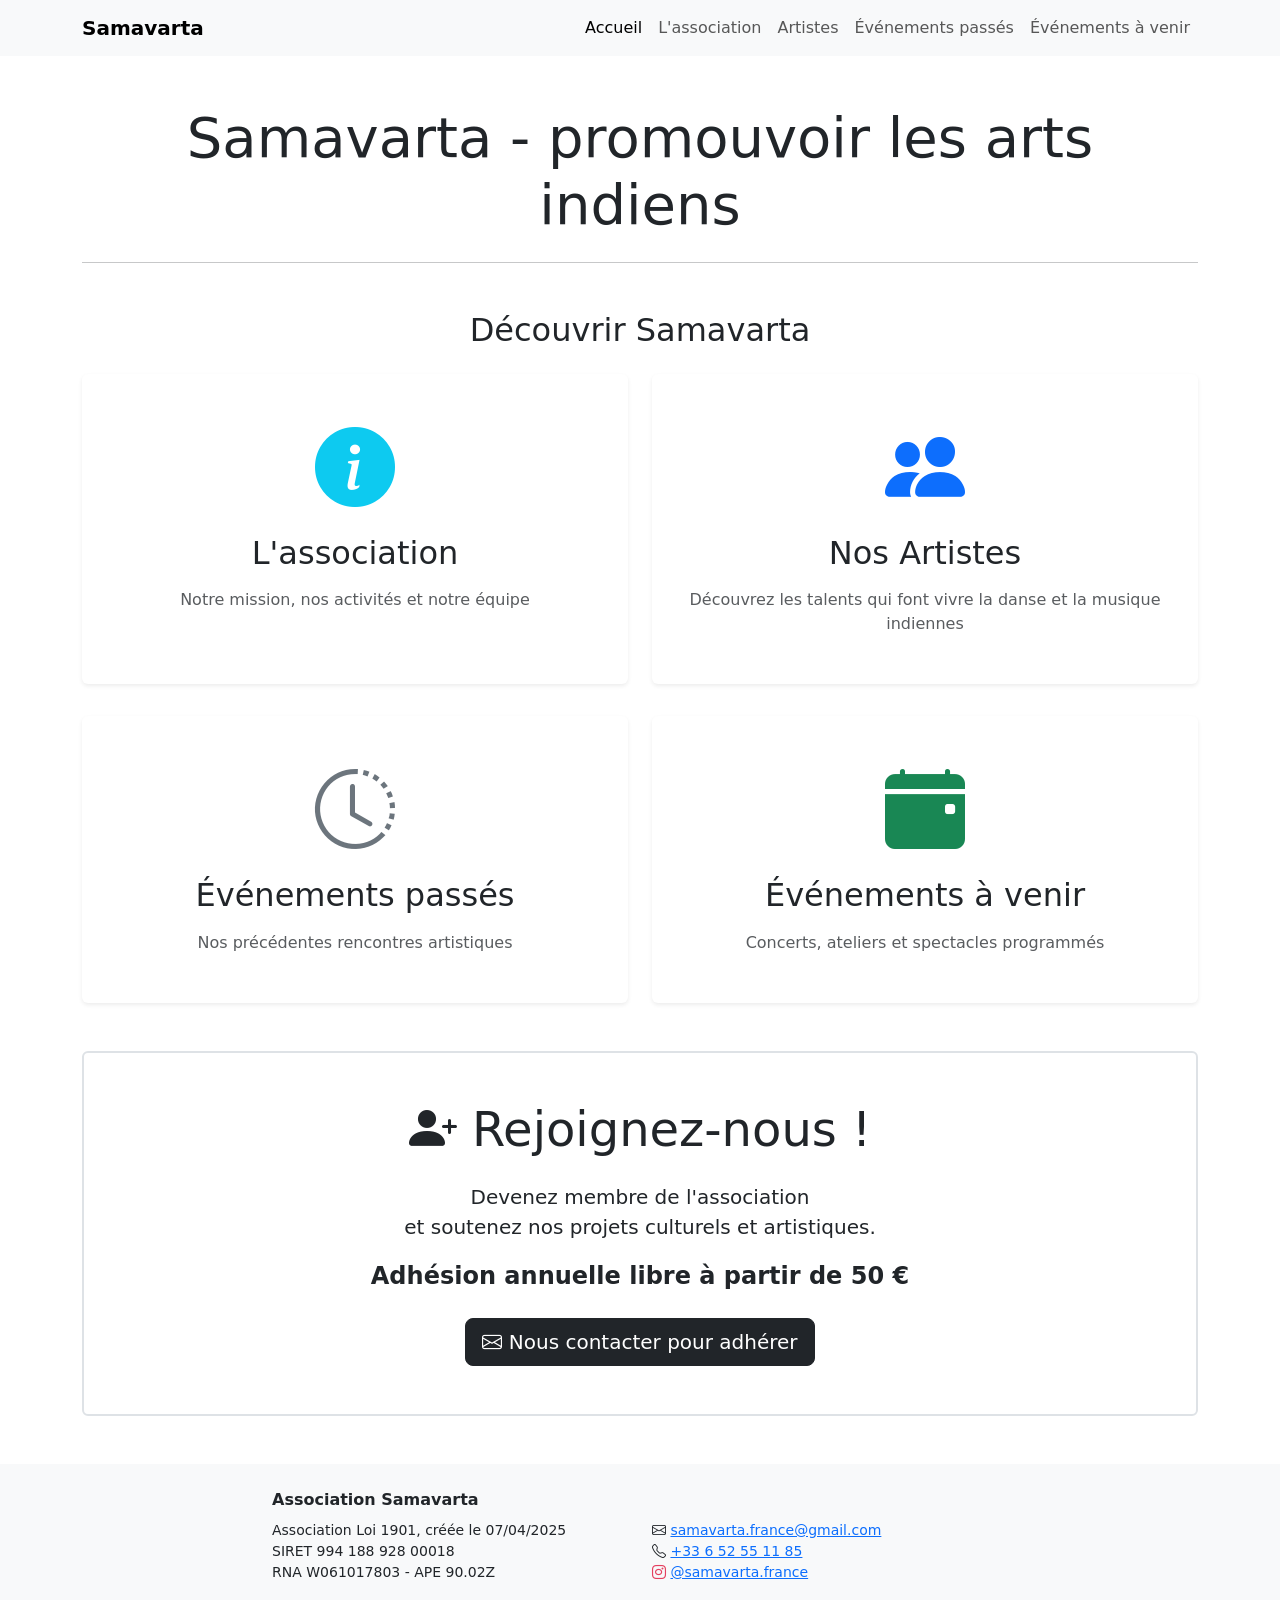
==== commit b2f66f76: "V2 of full revamp : multiple pages" ====
--- a/index.html
+++ b/index.html
@@ -183,16 +183,16 @@
                         <a class="nav-link active" aria-current="page" href="index.html">Accueil</a>
                     </li>
                     <li class="nav-item">
+                        <a class="nav-link" href="association.html">L'association</a>
+                    </li>
+                    <li class="nav-item">
                         <a class="nav-link" href="artists.html">Artistes</a>
                     </li>
                     <li class="nav-item">
+                        <a class="nav-link" href="evenements-passes.html">Événements passés</a>
+                    </li>
+                    <li class="nav-item">
                         <a class="nav-link" href="evenements-a-venir.html">Événements à venir</a>
-                    </li>
-                    <li class="nav-item">
-                        <a class="nav-link" href="evenements-passes.html">Événements passés</a>
-                    </li>
-                    <li class="nav-item">
-                        <a class="nav-link" href="association.html">L'association</a>
                     </li>
                 </ul>
             </div>
@@ -218,9 +218,22 @@
                     <h2 class="text-center mb-4">Découvrir Samavarta</h2>
                     <div class="row g-4">
                         <div class="col-md-6">
-                            <a href="artists.html" class="card-link nav-card-link">
-                                <div class="card nav-card border-0 shadow-sm">
-                                    <div class="card-body text-center py-5">
+                            <a href="association.html" class="card-link nav-card-link h-100 d-block">
+                                <div class="card nav-card border-0 shadow-sm h-100">
+                                    <div class="card-body text-center py-5 d-flex flex-column">
+                                        <i class="bi bi-info-circle-fill display-1 mb-3 text-info"></i>
+                                        <h3 class="card-title h2 mb-3">L'association</h3>
+                                        <p class="card-text text-muted">
+                                            Notre mission, nos activités et notre équipe
+                                        </p>
+                                    </div>
+                                </div>
+                            </a>
+                        </div>
+                        <div class="col-md-6">
+                            <a href="artists.html" class="card-link nav-card-link h-100 d-block">
+                                <div class="card nav-card border-0 shadow-sm h-100">
+                                    <div class="card-body text-center py-5 d-flex flex-column">
                                         <i class="bi bi-people-fill display-1 mb-3 text-primary"></i>
                                         <h3 class="card-title h2 mb-3">Nos Artistes</h3>
                                         <p class="card-text text-muted">
@@ -230,42 +243,29 @@
                                 </div>
                             </a>
                         </div>
+                    </div>
+                    <div class="row g-4 mt-2">
                         <div class="col-md-6">
-                            <a href="evenements-a-venir.html" class="card-link nav-card-link">
-                                <div class="card nav-card border-0 shadow-sm">
-                                    <div class="card-body text-center py-5">
+                            <a href="evenements-passes.html" class="card-link nav-card-link h-100 d-block">
+                                <div class="card nav-card border-0 shadow-sm h-100">
+                                    <div class="card-body text-center py-5 d-flex flex-column">
+                                        <i class="bi bi-clock-history display-1 mb-3 text-secondary"></i>
+                                        <h3 class="card-title h2 mb-3">Événements passés</h3>
+                                        <p class="card-text text-muted">
+                                            Nos précédentes rencontres artistiques
+                                        </p>
+                                    </div>
+                                </div>
+                            </a>
+                        </div>
+                        <div class="col-md-6">
+                            <a href="evenements-a-venir.html" class="card-link nav-card-link h-100 d-block">
+                                <div class="card nav-card border-0 shadow-sm h-100">
+                                    <div class="card-body text-center py-5 d-flex flex-column">
                                         <i class="bi bi-calendar-event-fill display-1 mb-3 text-success"></i>
                                         <h3 class="card-title h2 mb-3">Événements à venir</h3>
                                         <p class="card-text text-muted">
                                             Concerts, ateliers et spectacles programmés
-                                        </p>
-                                    </div>
-                                </div>
-                            </a>
-                        </div>
-                    </div>
-                    <div class="row g-4 mt-2">
-                        <div class="col-md-6">
-                            <a href="evenements-passes.html" class="card-link nav-card-link">
-                                <div class="card nav-card border-0 shadow-sm">
-                                    <div class="card-body text-center py-4">
-                                        <i class="bi bi-clock-history display-2 mb-3 text-secondary"></i>
-                                        <h3 class="card-title h4 mb-2">Événements passés</h3>
-                                        <p class="card-text text-muted small">
-                                            Nos précédentes rencontres artistiques
-                                        </p>
-                                    </div>
-                                </div>
-                            </a>
-                        </div>
-                        <div class="col-md-6">
-                            <a href="association.html" class="card-link nav-card-link">
-                                <div class="card nav-card border-0 shadow-sm">
-                                    <div class="card-body text-center py-4">
-                                        <i class="bi bi-info-circle-fill display-2 mb-3 text-info"></i>
-                                        <h3 class="card-title h4 mb-2">L'association</h3>
-                                        <p class="card-text text-muted small">
-                                            Notre mission, nos activités et notre équipe
                                         </p>
                                     </div>
                                 </div>
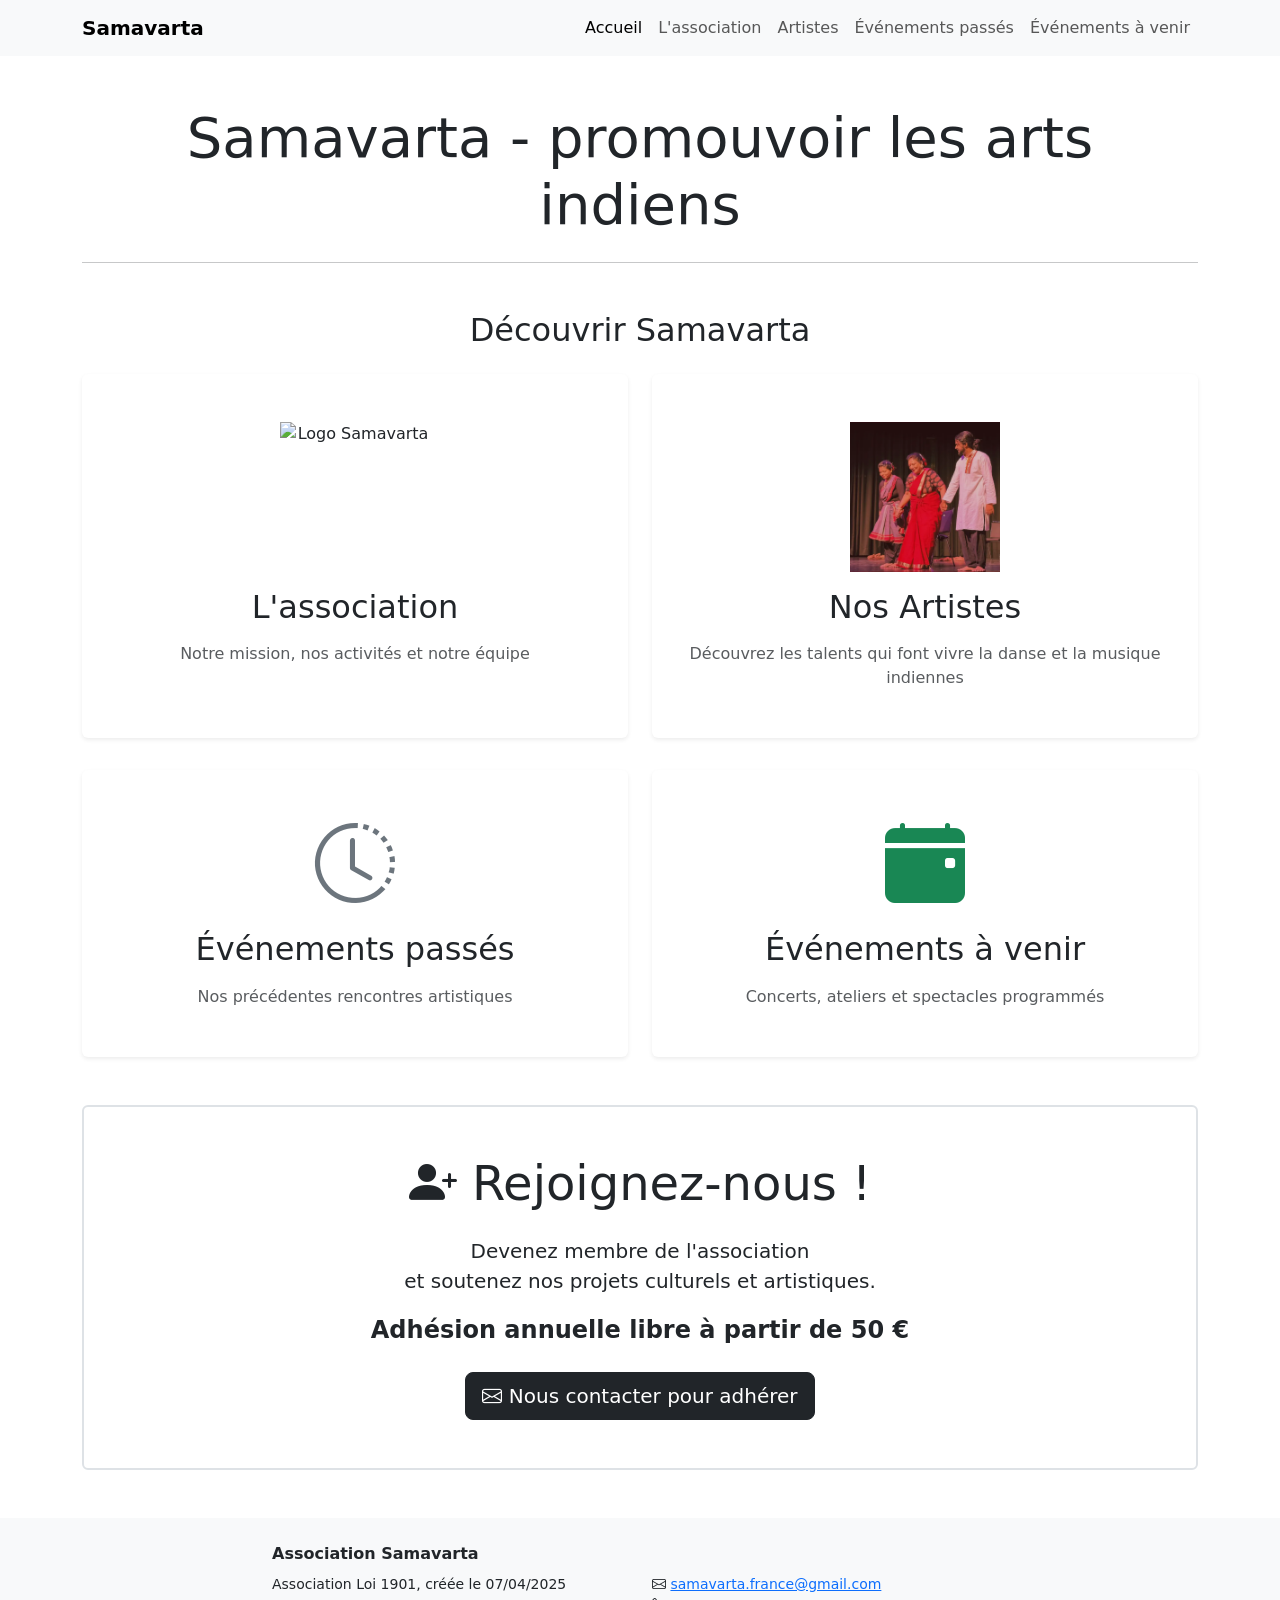
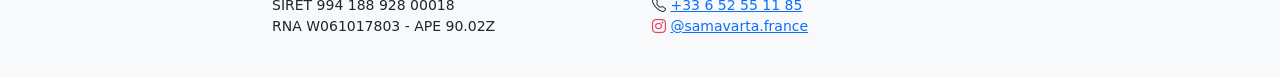
==== commit 586eb8d6: "index square images" ====
--- a/index.html
+++ b/index.html
@@ -32,8 +32,8 @@
     <meta property="twitter:image"
           content="https://samavarta-france.github.io/favicons/android-chrome-512x512.png">
 
-    <meta name="google-site-verification" content="dBefkVBJFm6MfEV8TkNLA5XVrQl5Sy4D867thUVJ-0k"/>
-    <meta name="msvalidate.01" content="83002587230AA5A0C82BE29B91DAE53C"/>
+    <meta name="google-site-verification" content="dBefkVBJFm6MfEV8TkNLA5XVrQl5Sy4D867thUVJ-0k">
+    <meta name="msvalidate.01" content="83002587230AA5A0C82BE29B91DAE53C">
 
     <link href="https://cdn.jsdelivr.net/npm/bootstrap@5.3.8/dist/css/bootstrap.min.css"
           rel="stylesheet"
@@ -221,7 +221,7 @@
                             <a href="association.html" class="card-link nav-card-link h-100 d-block">
                                 <div class="card nav-card border-0 shadow-sm h-100">
                                     <div class="card-body text-center py-5 d-flex flex-column">
-                                        <i class="bi bi-info-circle-fill display-1 mb-3 text-info"></i>
+                                        <img src="samavarta-red-logo.JPG" alt="Logo Samavarta" class="nav-card-img mx-auto mb-3">
                                         <h3 class="card-title h2 mb-3">L'association</h3>
                                         <p class="card-text text-muted">
                                             Notre mission, nos activités et notre équipe
@@ -234,7 +234,7 @@
                             <a href="artists.html" class="card-link nav-card-link h-100 d-block">
                                 <div class="card nav-card border-0 shadow-sm h-100">
                                     <div class="card-body text-center py-5 d-flex flex-column">
-                                        <i class="bi bi-people-fill display-1 mb-3 text-primary"></i>
+                                        <img src="ressources/thumbnails/Familia-Surangama-2025-01_B_thumb.webp" alt="Familia Surangama" class="nav-card-img mx-auto mb-3">
                                         <h3 class="card-title h2 mb-3">Nos Artistes</h3>
                                         <p class="card-text text-muted">
                                             Découvrez les talents qui font vivre la danse et la musique indiennes
--- a/styles.css
+++ b/styles.css
@@ -59,3 +59,10 @@
 .nav-card-link:hover {
     text-decoration: none;
 }
+
+.nav-card-img {
+    width: 150px;
+    height: 150px;
+    object-fit: cover;
+    object-position: center;
+}
